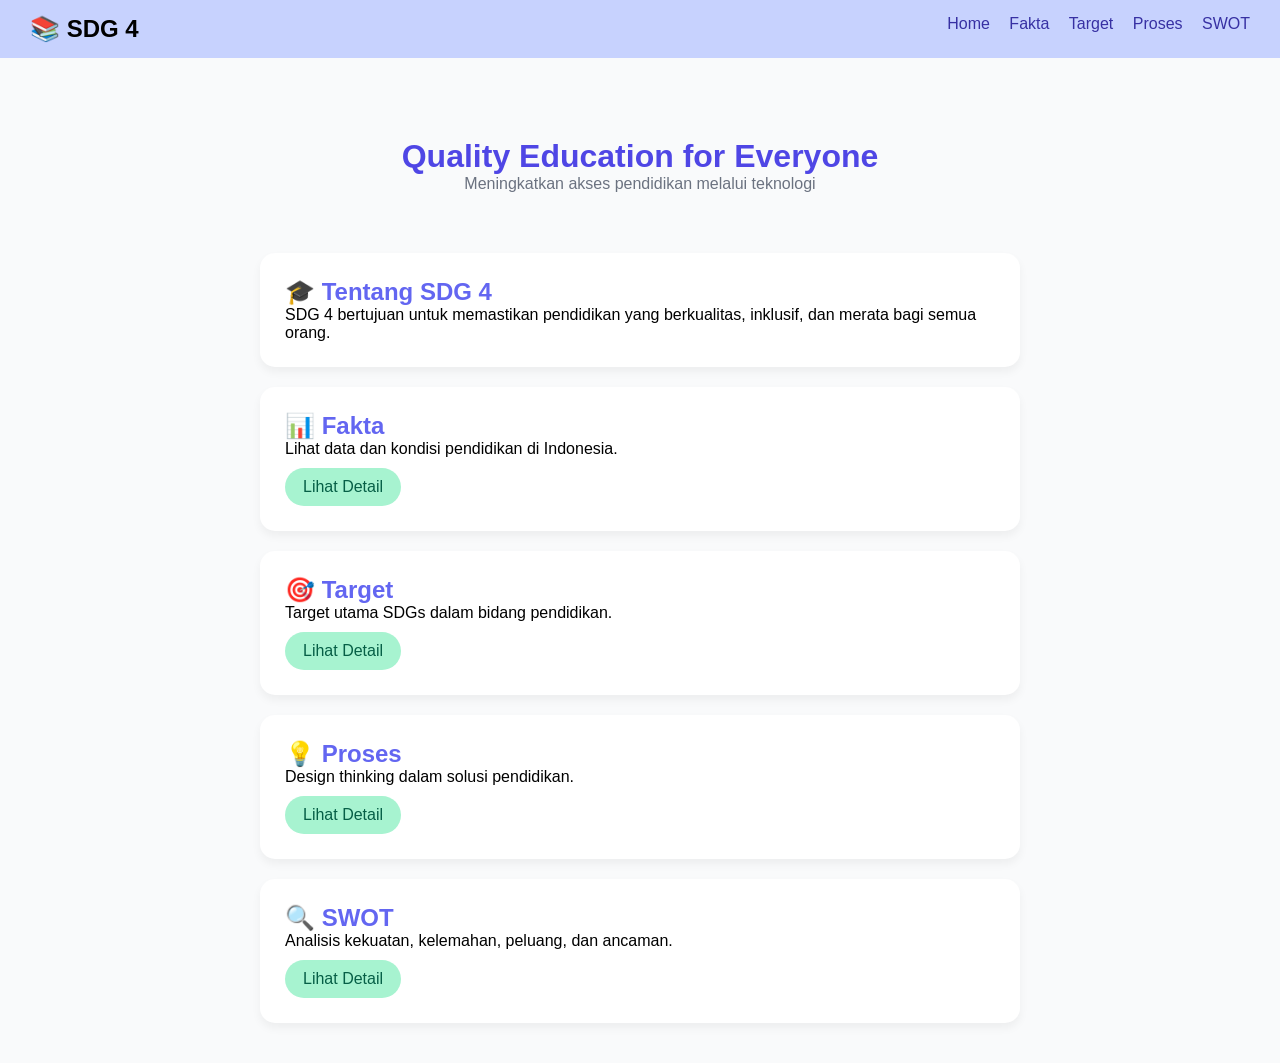
==== index.html @ f0bb8f4f "coba" ====
<!DOCTYPE html>
<html>
<head>
    <title>SDG 4 - Education</title>
    <link rel="stylesheet" href="style.css">
</head>

<body>

<div class="navbar">
    <h2>📚 SDG 4</h2>
    <div class="nav-links">
        <a href="#">Home</a>
        <a href="fakta.html">Fakta</a>
        <a href="target.html">Target</a>
        <a href="proses.html">Proses</a>
        <a href="swot.html">SWOT</a>
    </div>
</div>

<div class="hero">
    <h1>Quality Education for Everyone</h1>
    <p>Meningkatkan akses pendidikan melalui teknologi</p>
</div>

<div class="container">

    <div class="section">
        <h2>🎓 Tentang SDG 4</h2>
        <p>
            SDG 4 bertujuan untuk memastikan pendidikan yang berkualitas,
            inklusif, dan merata bagi semua orang.
        </p>
    </div>

    <div class="section">
        <h2>📊 Fakta</h2>
        <p>Lihat data dan kondisi pendidikan di Indonesia.</p>
        <a href="fakta.html" class="btn">Lihat Detail</a>
    </div>

    <div class="section">
        <h2>🎯 Target</h2>
        <p>Target utama SDGs dalam bidang pendidikan.</p>
        <a href="target.html" class="btn">Lihat Detail</a>
    </div>

    <div class="section">
        <h2>💡 Proses</h2>
        <p>Design thinking dalam solusi pendidikan.</p>
        <a href="proses.html" class="btn">Lihat Detail</a>
    </div>

    <div class="section">
        <h2>🔍 SWOT</h2>
        <p>Analisis kekuatan, kelemahan, peluang, dan ancaman.</p>
        <a href="swot.html" class="btn">Lihat Detail</a>
    </div>

</div>

</body>
</html>
---- style.css ----
/* RESET */
* {
    margin: 0;
    padding: 0;
    box-sizing: border-box;
}

body {
    font-family: 'Poppins', sans-serif;
    background: #f9fafb;
    margin: 0;
}

/* NAVBAR */
.navbar {
    background: #c7d2fe;
    padding: 15px 30px;
    display: flex;
    justify-content: space-between;
}

.nav-links a {
    margin-left: 15px;
    text-decoration: none;
    color: #3730a3;
    font-weight: 500;
}

/* HERO */
.hero {
    text-align: center;
    padding: 80px 20px 40px;
}

.hero h1 {
    font-size: 32px;
    color: #4f46e5;
}

.hero p {
    color: #6b7280;
}

/* CONTAINER */
.container {
    max-width: 800px;
    margin: auto;
    padding: 20px;
}

/* SECTION */
.section {
    background: white;
    padding: 25px;
    margin-bottom: 20px;
    border-radius: 15px;
    box-shadow: 0 5px 10px rgba(0,0,0,0.05);
    transition: 0.2s;
}

.section:hover {
    transform: translateY(-3px);
}

/* TITLE */
.section h2 {
    color: #6366f1;
}

/* BUTTON */
.btn {
    display: inline-block;
    margin-top: 10px;
    padding: 10px 18px;
    background: #a7f3d0;
    border-radius: 20px;
    text-decoration: none;
    color: #065f46;
}
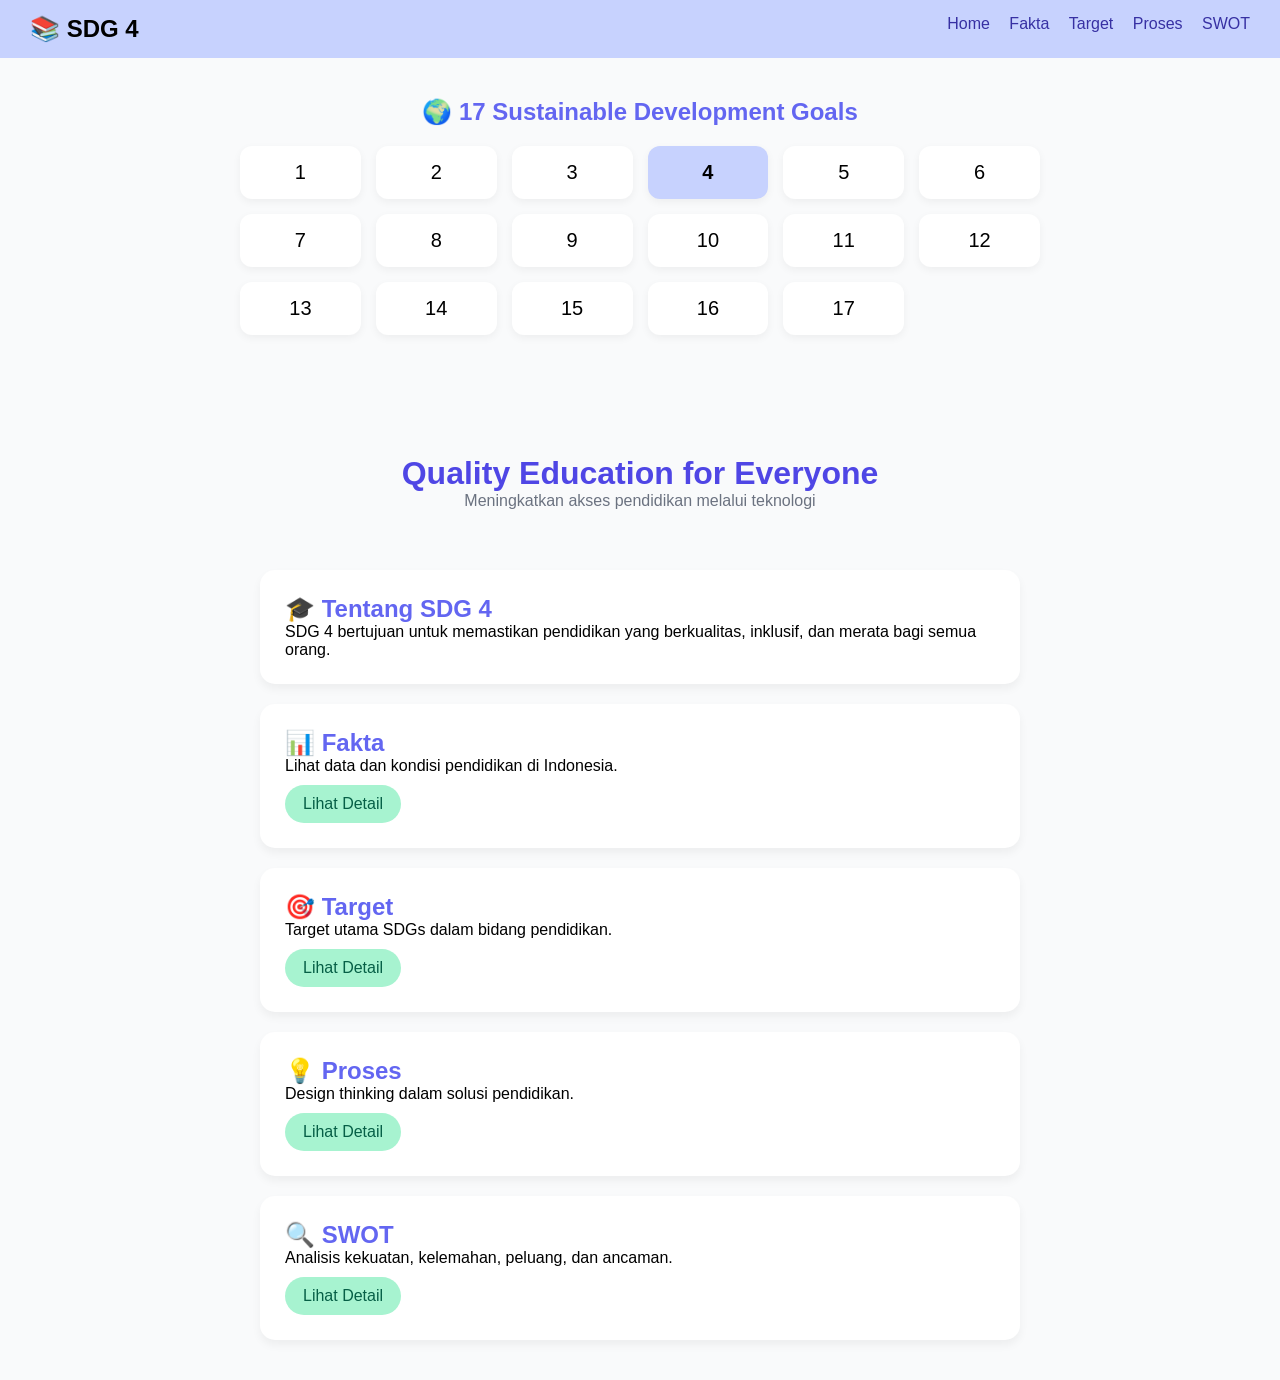
==== commit 911c3ea1: "up lg" ====
--- a/index.html
+++ b/index.html
@@ -15,6 +15,32 @@
         <a href="target.html">Target</a>
         <a href="proses.html">Proses</a>
         <a href="swot.html">SWOT</a>
+    </div>
+</div>
+
+<div class="sdgs">
+    <h2>🌍 17 Sustainable Development Goals</h2>
+
+    <div class="sdgs-grid">
+        <div class="sdg-item">1</div>
+        <div class="sdg-item">2</div>
+        <div class="sdg-item">3</div>
+        <div class="sdg-item highlight">4</div>
+        <div class="sdg-item">5</div>
+        <div class="sdg-item">6</div>
+
+        <div class="sdg-item">7</div>
+        <div class="sdg-item">8</div>
+        <div class="sdg-item">9</div>
+        <div class="sdg-item">10</div>
+        <div class="sdg-item">11</div>
+        <div class="sdg-item">12</div>
+
+        <div class="sdg-item">13</div>
+        <div class="sdg-item">14</div>
+        <div class="sdg-item">15</div>
+        <div class="sdg-item">16</div>
+        <div class="sdg-item">17</div>
     </div>
 </div>
 
--- a/style.css
+++ b/style.css
@@ -76,4 +76,52 @@
     border-radius: 20px;
     text-decoration: none;
     color: #065f46;
+}
+
+/* SDGs GRID */
+.sdgs {
+    text-align: center;
+    padding: 40px 20px;
+}
+
+.sdgs h2 {
+    margin-bottom: 20px;
+    color: #6366f1;
+}
+
+.sdgs-grid {
+    display: grid;
+    grid-template-columns: repeat(6, 1fr);
+    gap: 15px;
+    max-width: 800px;
+    margin: auto;
+}
+
+/* BOX ICON */
+.sdg-item {
+    background: white;
+    padding: 15px;
+    border-radius: 12px;
+    font-size: 20px;
+    transition: 0.2s;
+    box-shadow: 0 3px 8px rgba(0,0,0,0.05);
+    cursor: pointer;
+}
+
+/* HOVER */
+.sdg-item:hover {
+    transform: scale(1.05);
+}
+
+/* HIGHLIGHT SDG 4 */
+.highlight {
+    background: #c7d2fe;
+    font-weight: bold;
+}
+
+/* RESPONSIVE */
+@media (max-width: 768px) {
+    .sdgs-grid {
+        grid-template-columns: repeat(3, 1fr);
+    }
 }
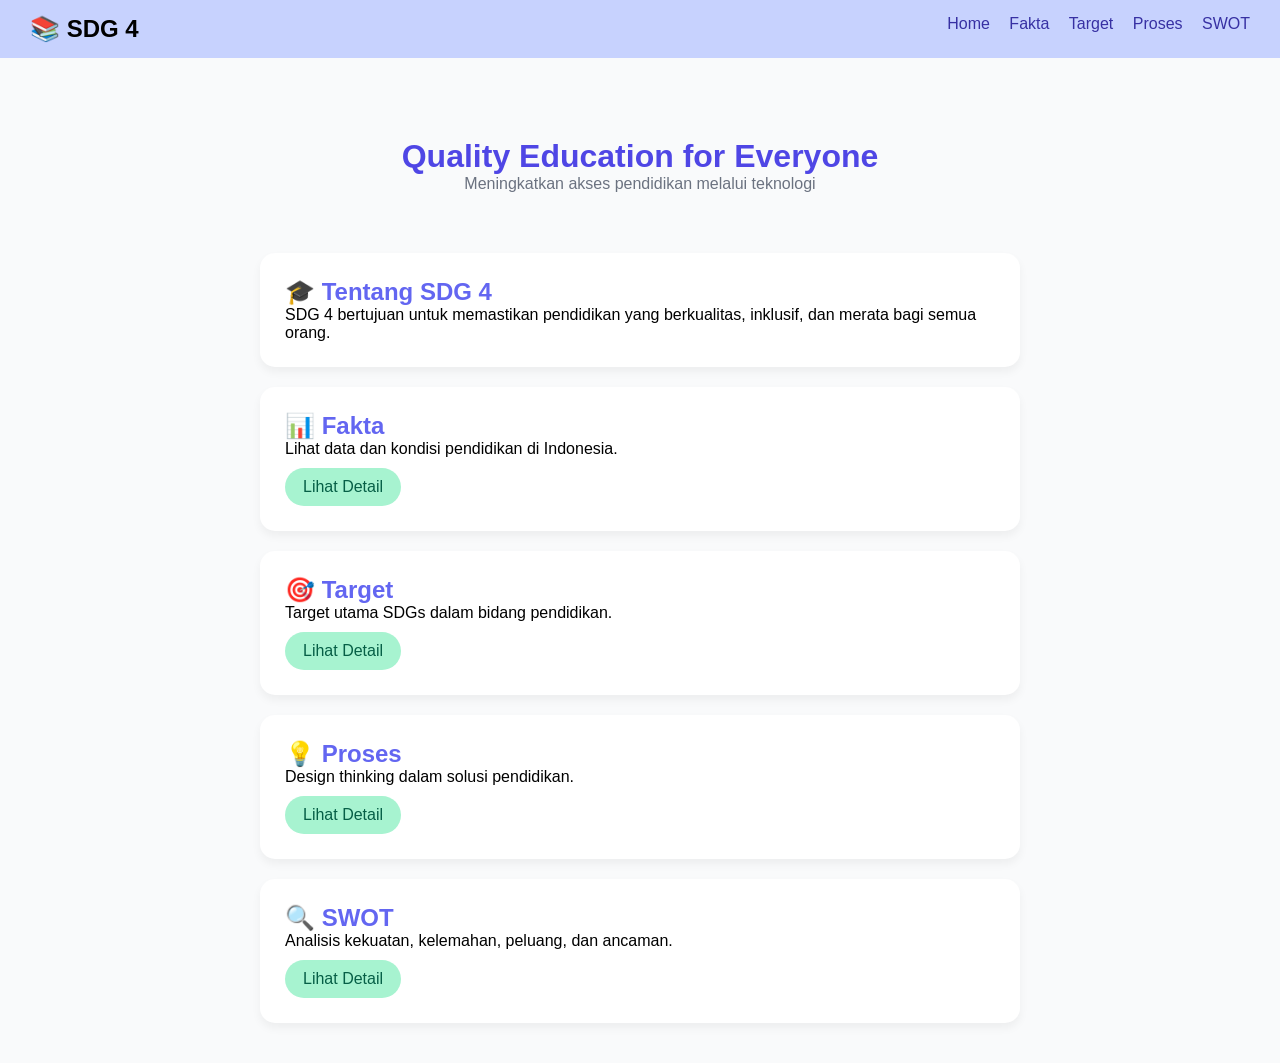
==== commit aba50cd1: "lg" ====
--- a/index.html
+++ b/index.html
@@ -15,32 +15,6 @@
         <a href="target.html">Target</a>
         <a href="proses.html">Proses</a>
         <a href="swot.html">SWOT</a>
-    </div>
-</div>
-
-<div class="sdgs">
-    <h2>🌍 17 Sustainable Development Goals</h2>
-
-    <div class="sdgs-grid">
-        <div class="sdg-item">1</div>
-        <div class="sdg-item">2</div>
-        <div class="sdg-item">3</div>
-        <div class="sdg-item highlight">4</div>
-        <div class="sdg-item">5</div>
-        <div class="sdg-item">6</div>
-
-        <div class="sdg-item">7</div>
-        <div class="sdg-item">8</div>
-        <div class="sdg-item">9</div>
-        <div class="sdg-item">10</div>
-        <div class="sdg-item">11</div>
-        <div class="sdg-item">12</div>
-
-        <div class="sdg-item">13</div>
-        <div class="sdg-item">14</div>
-        <div class="sdg-item">15</div>
-        <div class="sdg-item">16</div>
-        <div class="sdg-item">17</div>
     </div>
 </div>
 
--- a/style.css
+++ b/style.css
@@ -77,51 +77,3 @@
     text-decoration: none;
     color: #065f46;
 }
-
-/* SDGs GRID */
-.sdgs {
-    text-align: center;
-    padding: 40px 20px;
-}
-
-.sdgs h2 {
-    margin-bottom: 20px;
-    color: #6366f1;
-}
-
-.sdgs-grid {
-    display: grid;
-    grid-template-columns: repeat(6, 1fr);
-    gap: 15px;
-    max-width: 800px;
-    margin: auto;
-}
-
-/* BOX ICON */
-.sdg-item {
-    background: white;
-    padding: 15px;
-    border-radius: 12px;
-    font-size: 20px;
-    transition: 0.2s;
-    box-shadow: 0 3px 8px rgba(0,0,0,0.05);
-    cursor: pointer;
-}
-
-/* HOVER */
-.sdg-item:hover {
-    transform: scale(1.05);
-}
-
-/* HIGHLIGHT SDG 4 */
-.highlight {
-    background: #c7d2fe;
-    font-weight: bold;
-}
-
-/* RESPONSIVE */
-@media (max-width: 768px) {
-    .sdgs-grid {
-        grid-template-columns: repeat(3, 1fr);
-    }
-}
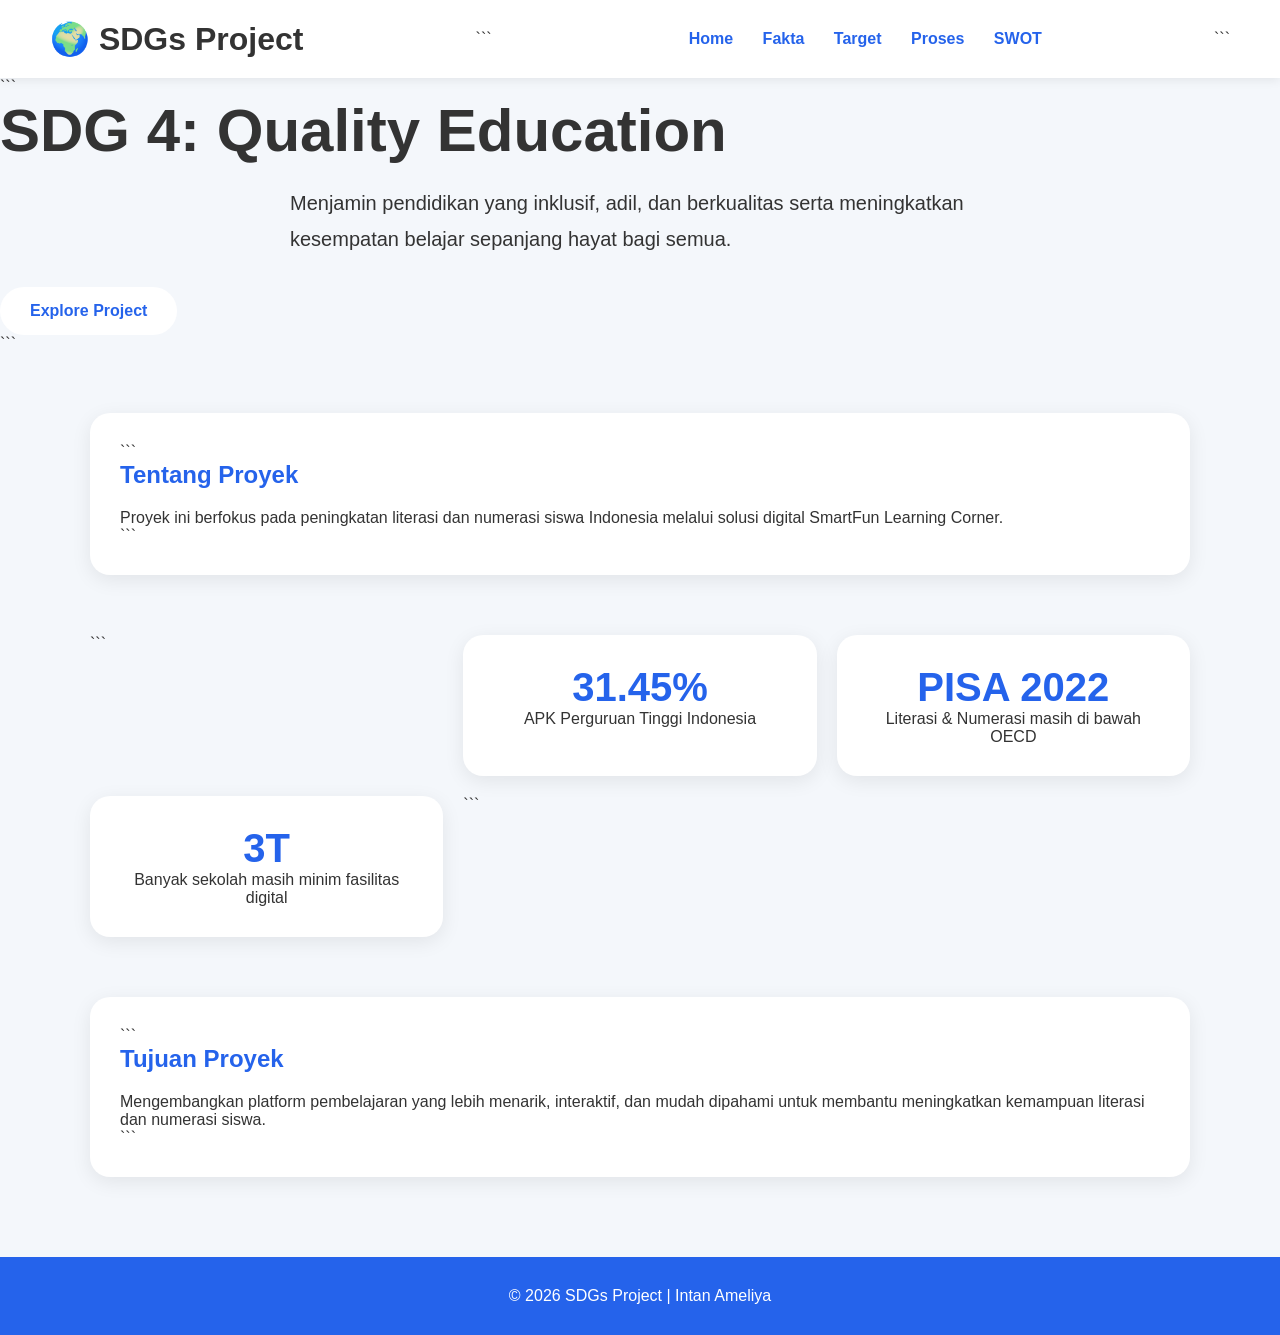
==== commit b7cd5d28: "update yaa" ====
--- a/index.html
+++ b/index.html
@@ -1,63 +1,101 @@
 <!DOCTYPE html>
-<html>
+
+<html lang="id">
 <head>
-    <title>SDG 4 - Education</title>
+    <meta charset="UTF-8">
+    <meta name="viewport" content="width=device-width, initial-scale=1.0">
+    <title>SDG 4 - Quality Education</title>
     <link rel="stylesheet" href="style.css">
 </head>
-
 <body>
 
-<div class="navbar">
-    <h2>📚 SDG 4</h2>
-    <div class="nav-links">
-        <a href="#">Home</a>
-        <a href="fakta.html">Fakta</a>
-        <a href="target.html">Target</a>
-        <a href="proses.html">Proses</a>
-        <a href="swot.html">SWOT</a>
-    </div>
+<header>
+    <div class="logo">🌍 SDGs Project</div>
+
+```
+<nav>
+    <a href="index.html">Home</a>
+    <a href="fakta.html">Fakta</a>
+    <a href="target.html">Target</a>
+    <a href="proses.html">Proses</a>
+    <a href="swot.html">SWOT</a>
+</nav>
+```
+
+</header>
+
+<section class="hero">
+
+```
+<div class="hero-text">
+
+    <h1>SDG 4: Quality Education</h1>
+
+    <p>
+        Menjamin pendidikan yang inklusif, adil, dan berkualitas
+        serta meningkatkan kesempatan belajar sepanjang hayat bagi semua.
+    </p>
+
+    <a href="fakta.html" class="btn">
+        Explore Project
+    </a>
+
+</div>
+```
+
+</section>
+
+<section class="section">
+
+```
+<h2>Tentang Proyek</h2>
+
+<p>
+    Proyek ini berfokus pada peningkatan literasi dan numerasi
+    siswa Indonesia melalui solusi digital SmartFun Learning Corner.
+</p>
+```
+
+</section>
+
+<section class="stats">
+
+```
+<div class="card">
+    <h3>31.45%</h3>
+    <p>APK Perguruan Tinggi Indonesia</p>
 </div>
 
-<div class="hero">
-    <h1>Quality Education for Everyone</h1>
-    <p>Meningkatkan akses pendidikan melalui teknologi</p>
+<div class="card">
+    <h3>PISA 2022</h3>
+    <p>Literasi & Numerasi masih di bawah OECD</p>
 </div>
 
-<div class="container">
+<div class="card">
+    <h3>3T</h3>
+    <p>Banyak sekolah masih minim fasilitas digital</p>
+</div>
+```
 
-    <div class="section">
-        <h2>🎓 Tentang SDG 4</h2>
-        <p>
-            SDG 4 bertujuan untuk memastikan pendidikan yang berkualitas,
-            inklusif, dan merata bagi semua orang.
-        </p>
-    </div>
+</section>
 
-    <div class="section">
-        <h2>📊 Fakta</h2>
-        <p>Lihat data dan kondisi pendidikan di Indonesia.</p>
-        <a href="fakta.html" class="btn">Lihat Detail</a>
-    </div>
+<section class="section">
 
-    <div class="section">
-        <h2>🎯 Target</h2>
-        <p>Target utama SDGs dalam bidang pendidikan.</p>
-        <a href="target.html" class="btn">Lihat Detail</a>
-    </div>
+```
+<h2>Tujuan Proyek</h2>
 
-    <div class="section">
-        <h2>💡 Proses</h2>
-        <p>Design thinking dalam solusi pendidikan.</p>
-        <a href="proses.html" class="btn">Lihat Detail</a>
-    </div>
+<p>
+    Mengembangkan platform pembelajaran yang lebih menarik,
+    interaktif, dan mudah dipahami untuk membantu meningkatkan
+    kemampuan literasi dan numerasi siswa.
+</p>
+```
 
-    <div class="section">
-        <h2>🔍 SWOT</h2>
-        <p>Analisis kekuatan, kelemahan, peluang, dan ancaman.</p>
-        <a href="swot.html" class="btn">Lihat Detail</a>
-    </div>
+</section>
 
-</div>
+<footer>
+    <p>© 2026 SDGs Project | Intan Ameliya</p>
+</footer>
 
 </body>
-</html>+</html>
--- a/style.css
+++ b/style.css
@@ -1,79 +1,520 @@
-/* RESET */
-* {
-    margin: 0;
-    padding: 0;
-    box-sizing: border-box;
-}
-
-body {
-    font-family: 'Poppins', sans-serif;
-    background: #f9fafb;
-    margin: 0;
-}
-
-/* NAVBAR */
-.navbar {
-    background: #c7d2fe;
-    padding: 15px 30px;
-    display: flex;
-    justify-content: space-between;
-}
-
-.nav-links a {
-    margin-left: 15px;
-    text-decoration: none;
-    color: #3730a3;
-    font-weight: 500;
-}
-
-/* HERO */
-.hero {
-    text-align: center;
-    padding: 80px 20px 40px;
-}
-
-.hero h1 {
-    font-size: 32px;
-    color: #4f46e5;
-}
-
-.hero p {
-    color: #6b7280;
-}
-
+*{
+margin:0;
+padding:0;
+box-sizing:border-box;
+font-family:'Segoe UI',sans-serif;
+}
+
+body{
+background:#f4f7fb;
+color:#333;
+}
+
+header{
+display:flex;
+justify-content:space-between;
+align-items:center;
+padding:20px 50px;
+background:white;
+box-shadow:0 2px 10px rgba(0,0,0,.08);
+position:sticky;
+top:0;
+z-index:999;
+}
+
+.logo{
+font-size:32px;
+font-weight:bold;
+}
+
+nav a{
+text-decoration:none;
+margin-left:25px;
+color:#2563eb;
+font-weight:600;
+}
+
+nav a:hover
+
+.hero{
+min-height:80vh;
+display:flex;
+justify-content:center;
+align-items:center;
+text-align:center;
+background:linear-gradient(
+135deg,
+#2563eb,
+#06b6d4
+);
+color:white;
+padding:40px;
+}
+
+.hero h1{
+font-size:60px;
+margin-bottom:20px;
+}
+
+.hero p{
+max-width:700px;
+margin:auto;
+line-height:1.8;
+font-size:20px;
+}
+
+.btn{
+display:inline-block;
+margin-top:30px;
+padding:15px 30px;
+background:white;
+color:#2563eb;
+border-radius:40px;
+text-decoration:none;
+font-weight:bold;
+}
+
+.btn:hover{
+transform:translateY(-3px);
+}
+
+.section{
+max-width:1100px;
+margin:60px auto;
+background:white;
+padding:30px;
+border-radius:20px;
+box-shadow:0 5px 20px rgba(0,0,0,.08);
+}
+
+.section h2{
+margin-bottom:20px;
+color:#2563eb;
+}
+
+.stats{
+max-width:1100px;
+margin:50px auto;
+display:grid;
+grid-template-columns:repeat(3,1fr);
+gap:20px;
+}
+
+.card{
+background:white;
+border-radius:20px;
+padding:30px;
+text-align:center;
+box-shadow:0 5px 20px rgba(0,0,0,.08);
+transition:.3s;
+}
+
+.card:hover{
+transform:translateY(-10px);
+}
+
+.card h3{
+font-size:40px;
+color:#2563eb;
+}
+
+footer{
+margin-top:80px;
+padding:30px;
+text-align:center;
+background:#2563eb;
+color:white;
+}
+
+table{
+width:100%;
+border-collapse:collapse;
+}
+
+table th{
+background:#2563eb;
+color:white;
+padding:15px;
+}
+
+table td{
+padding:15px;
+border:1px solid #ddd;
+}
+
+img{
+max-width:100%;
+}
+
+@media(max-width:768px){
+
+.stats{
+grid-template-columns:1fr;
+}
+
+.hero h1{
+font-size:40px;
+}
+
+header{
+flex-direction:column;
+gap:15px;
+}
+
+.hero-small{
+background:linear-gradient(135deg,#2563eb,#06b6d4);
+color:white;
+text-align:center;
+padding:80px 20px;
+}
+
+.hero-small h1{
+font-size:48px;
+margin-bottom:10px;
+}
+
+.fact-container{
+max-width:1200px;
+margin:60px auto;
+display:grid;
+grid-template-columns:repeat(auto-fit,minmax(320px,1fr));
+gap:25px;
+}
+
+.fact-card{
+background:white;
+border-radius:25px;
+padding:30px;
+box-shadow:0 10px 25px rgba(0,0,0,.08);
+transition:.3s;
+border-top:6px solid #2563eb;
+}
+
+.fact-card:hover{
+transform:translateY(-10px);
+}
+
+.fact-number{
+display:inline-block;
+background:#dbeafe;
+color:#2563eb;
+padding:10px 18px;
+border-radius:50px;
+font-weight:bold;
+margin-bottom:15px;
+}
+
+.fact-card h3{
+color:#2563eb;
+margin-bottom:15px;
+}
+
+.fact-card p{
+line-height:1.8;
+}
+
+.summary{
+max-width:1000px;
+margin:50px auto;
+background:white;
+padding:40px;
+border-radius:25px;
+box-shadow:0 5px 20px rgba(0,0,0,.08);
+}
+
+.summary h2{
+color:#2563eb;
+margin-bottom:20px;
+}
+
+.target-section{
+max-width:1200px;
+margin:50px auto;
+background:white;
+padding:35px;
+border-radius:25px;
+box-shadow:0 5px 20px rgba(0,0,0,.08);
+}
+
+.target-header{
+display:flex;
+gap:25px;
+align-items:center;
+margin-bottom:30px;
+}
+
+.target-icon{
+width:80px;
+height:80px;
+border-radius:20px;
+background:#2563eb;
+color:white;
+display:flex;
+justify-content:center;
+align-items:center;
+font-size:40px;
+}
+
+.swot-grid{
+display:grid;
+grid-template-columns:repeat(2,1fr);
+gap:20px;
+}
+
+.swot-card{
+padding:25px;
+border-radius:20px;
+transition:.3s;
+}
+
+.swot-card:hover{
+transform:translateY(-8px);
+}
+
+.strength{
+background:#dcfce7;
+}
+
+.weakness{
+background:#fef3c7;
+}
+
+.opportunity{
+background:#dbeafe;
+}
+
+.threat{
+background:#fee2e2;
+}
+
+.swot-card h3{
+margin-bottom:15px;
+}
+
+@media(max-width:768px){
+
+.swot-grid{
+grid-template-columns:1fr;
+}
+
+.target-header{
+flex-direction:column;
+text-align:center;
+}
+
+}
+
+/* ========================= */
+/* HERO SMALL */
+/* ========================= */
+
+.hero-small{
+background: linear-gradient(135deg,#2563eb,#06b6d4);
+color:white;
+text-align:center;
+padding:80px 20px;
+}
+
+.hero-small h1{
+font-size:48px;
+margin-bottom:10px;
+}
+
+.hero-small p{
+font-size:18px;
+}
+
+/* ========================= */
 /* CONTAINER */
-.container {
-    max-width: 800px;
-    margin: auto;
-    padding: 20px;
-}
-
-/* SECTION */
-.section {
-    background: white;
-    padding: 25px;
-    margin-bottom: 20px;
-    border-radius: 15px;
-    box-shadow: 0 5px 10px rgba(0,0,0,0.05);
-    transition: 0.2s;
-}
-
-.section:hover {
-    transform: translateY(-3px);
-}
-
-/* TITLE */
-.section h2 {
-    color: #6366f1;
-}
-
-/* BUTTON */
-.btn {
-    display: inline-block;
-    margin-top: 10px;
-    padding: 10px 18px;
-    background: #a7f3d0;
-    border-radius: 20px;
-    text-decoration: none;
-    color: #065f46;
-}
+/* ========================= */
+
+.container{
+max-width:1200px;
+margin:40px auto;
+padding:20px;
+}
+
+/* ========================= */
+/* CARD */
+/* ========================= */
+
+.card{
+background:white;
+padding:30px;
+border-radius:20px;
+margin-bottom:30px;
+box-shadow:0 5px 20px rgba(0,0,0,.08);
+transition:.3s;
+}
+
+.card:hover{
+transform:translateY(-5px);
+}
+
+.card h2{
+color:#2563eb;
+margin-bottom:20px;
+}
+
+.card p{
+line-height:1.8;
+}
+
+.card ul{
+margin-top:15px;
+padding-left:20px;
+}
+
+.card li{
+margin-bottom:10px;
+}
+
+/* ========================= */
+/* IMAGE */
+/* ========================= */
+
+.card img{
+width:100%;
+border-radius:15px;
+margin-top:20px;
+box-shadow:0 5px 15px rgba(0,0,0,.1);
+}
+
+/* ========================= */
+/* SURVEY GRID */
+/* ========================= */
+
+.image-grid{
+display:grid;
+grid-template-columns:repeat(auto-fit,minmax(250px,1fr));
+gap:20px;
+margin-top:20px;
+}
+
+.image-grid img{
+width:100%;
+border-radius:15px;
+transition:.3s;
+}
+
+.image-grid img:hover{
+transform:scale(1.03);
+}
+
+/* ========================= */
+/* STARBURST */
+/* ========================= */
+
+.star-grid{
+display:grid;
+grid-template-columns:repeat(auto-fit,minmax(220px,1fr));
+gap:20px;
+margin-top:20px;
+}
+
+.star-item{
+background:#eef4ff;
+padding:20px;
+border-radius:15px;
+text-align:center;
+}
+
+.star-item h3{
+color:#2563eb;
+margin-bottom:10px;
+}
+
+/* ========================= */
+/* LEAN CANVAS */
+/* ========================= */
+
+.canvas-grid{
+display:grid;
+grid-template-columns:repeat(auto-fit,minmax(250px,1fr));
+gap:20px;
+margin-top:20px;
+}
+
+.canvas-box{
+background:#f8fafc;
+padding:20px;
+border-radius:15px;
+border-left:5px solid #2563eb;
+}
+
+.canvas-box h3{
+color:#2563eb;
+margin-bottom:10px;
+}
+
+/* ========================= */
+/* RESPONSIVE */
+/* ========================= */
+
+@media(max-width:768px){
+
+.hero-small h1{
+font-size:32px;
+}
+
+.container{
+padding:10px;
+}
+
+.card{
+padding:20px;
+}
+
+}
+
+/* ========================= */
+/* SWOT */
+/* ========================= */
+
+.swot-grid{
+display:grid;
+grid-template-columns:repeat(2,1fr);
+gap:20px;
+margin-top:25px;
+}
+
+.swot{
+padding:25px;
+border-radius:20px;
+transition:.3s;
+}
+
+.swot:hover{
+transform:translateY(-5px);
+}
+
+.swot h3{
+margin-bottom:15px;
+}
+
+.strength{
+background:#dcfce7;
+}
+
+.weakness{
+background:#fef3c7;
+}
+
+.opportunity{
+background:#dbeafe;
+}
+
+.threat{
+background:#fee2e2;
+}
+
+@media(max-width:768px){
+
+.swot-grid{
+grid-template-columns:1fr;
+}
+
+}
+
+
+}
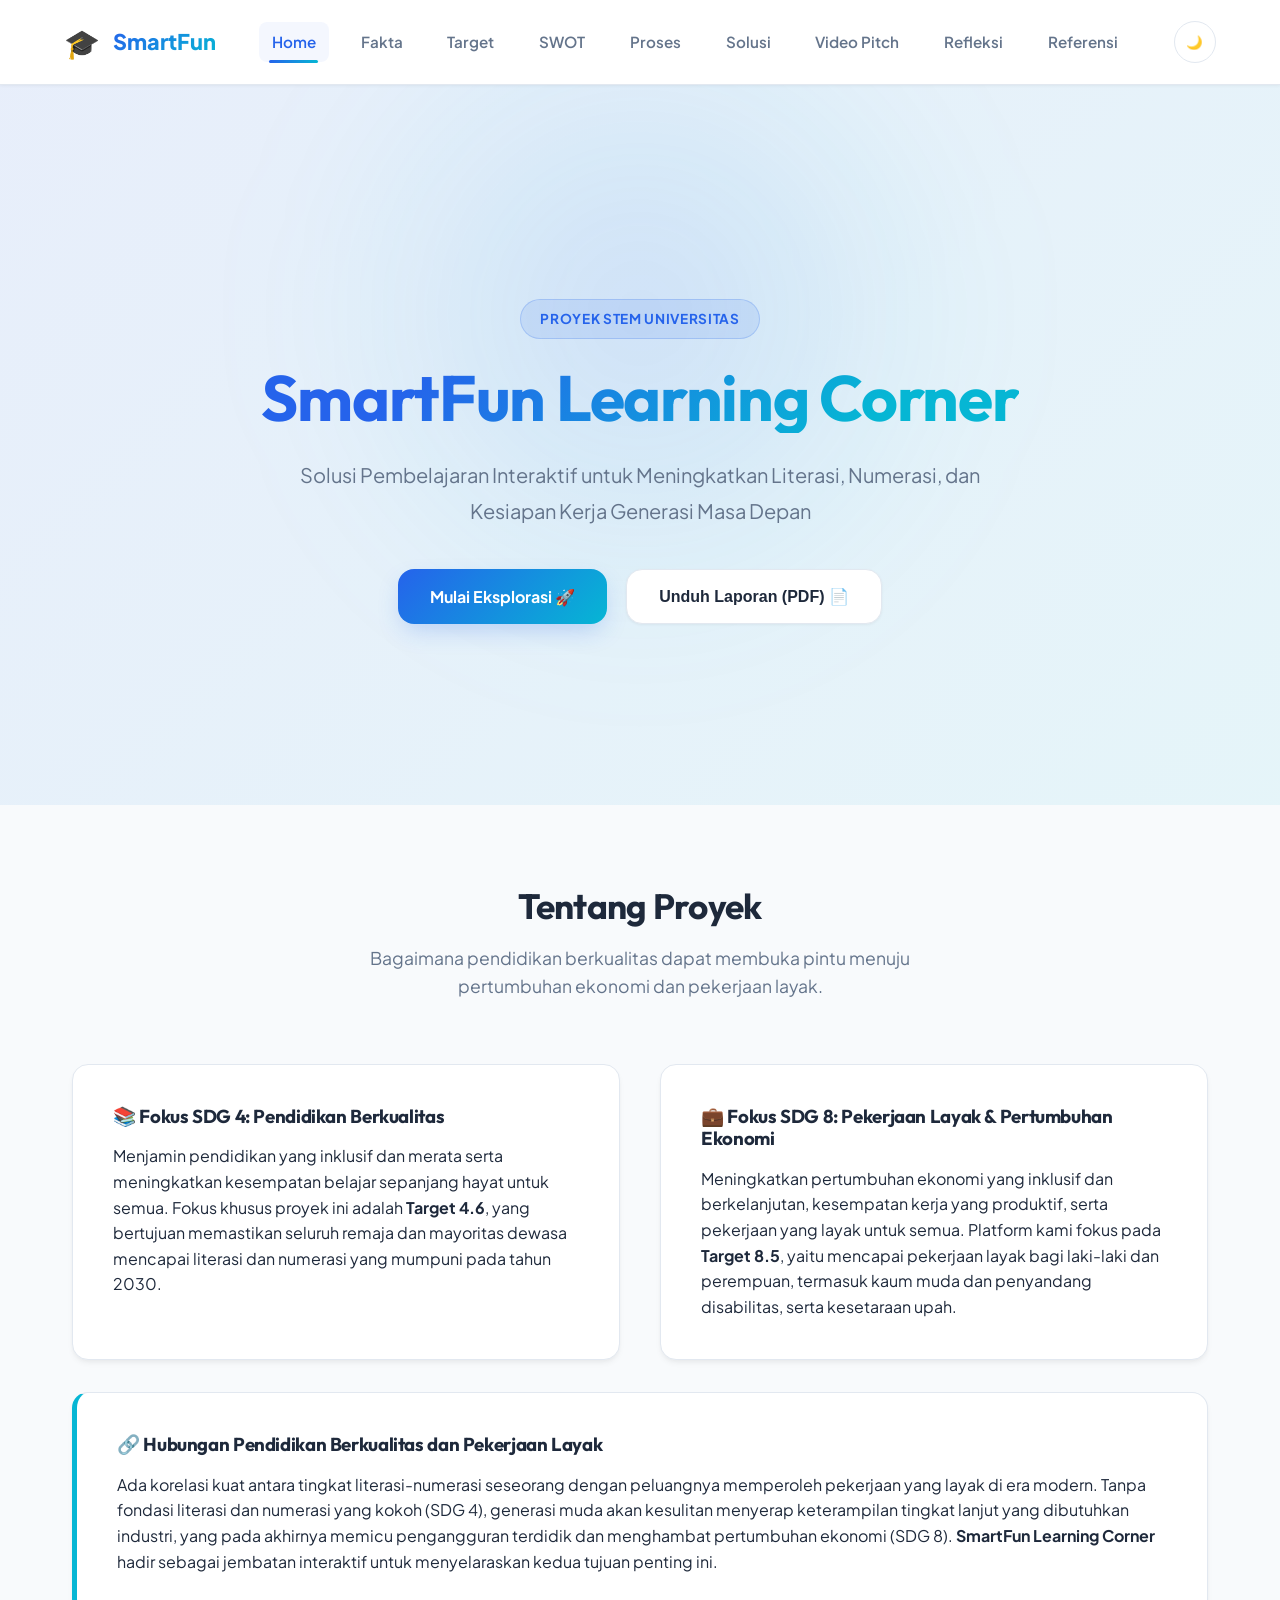
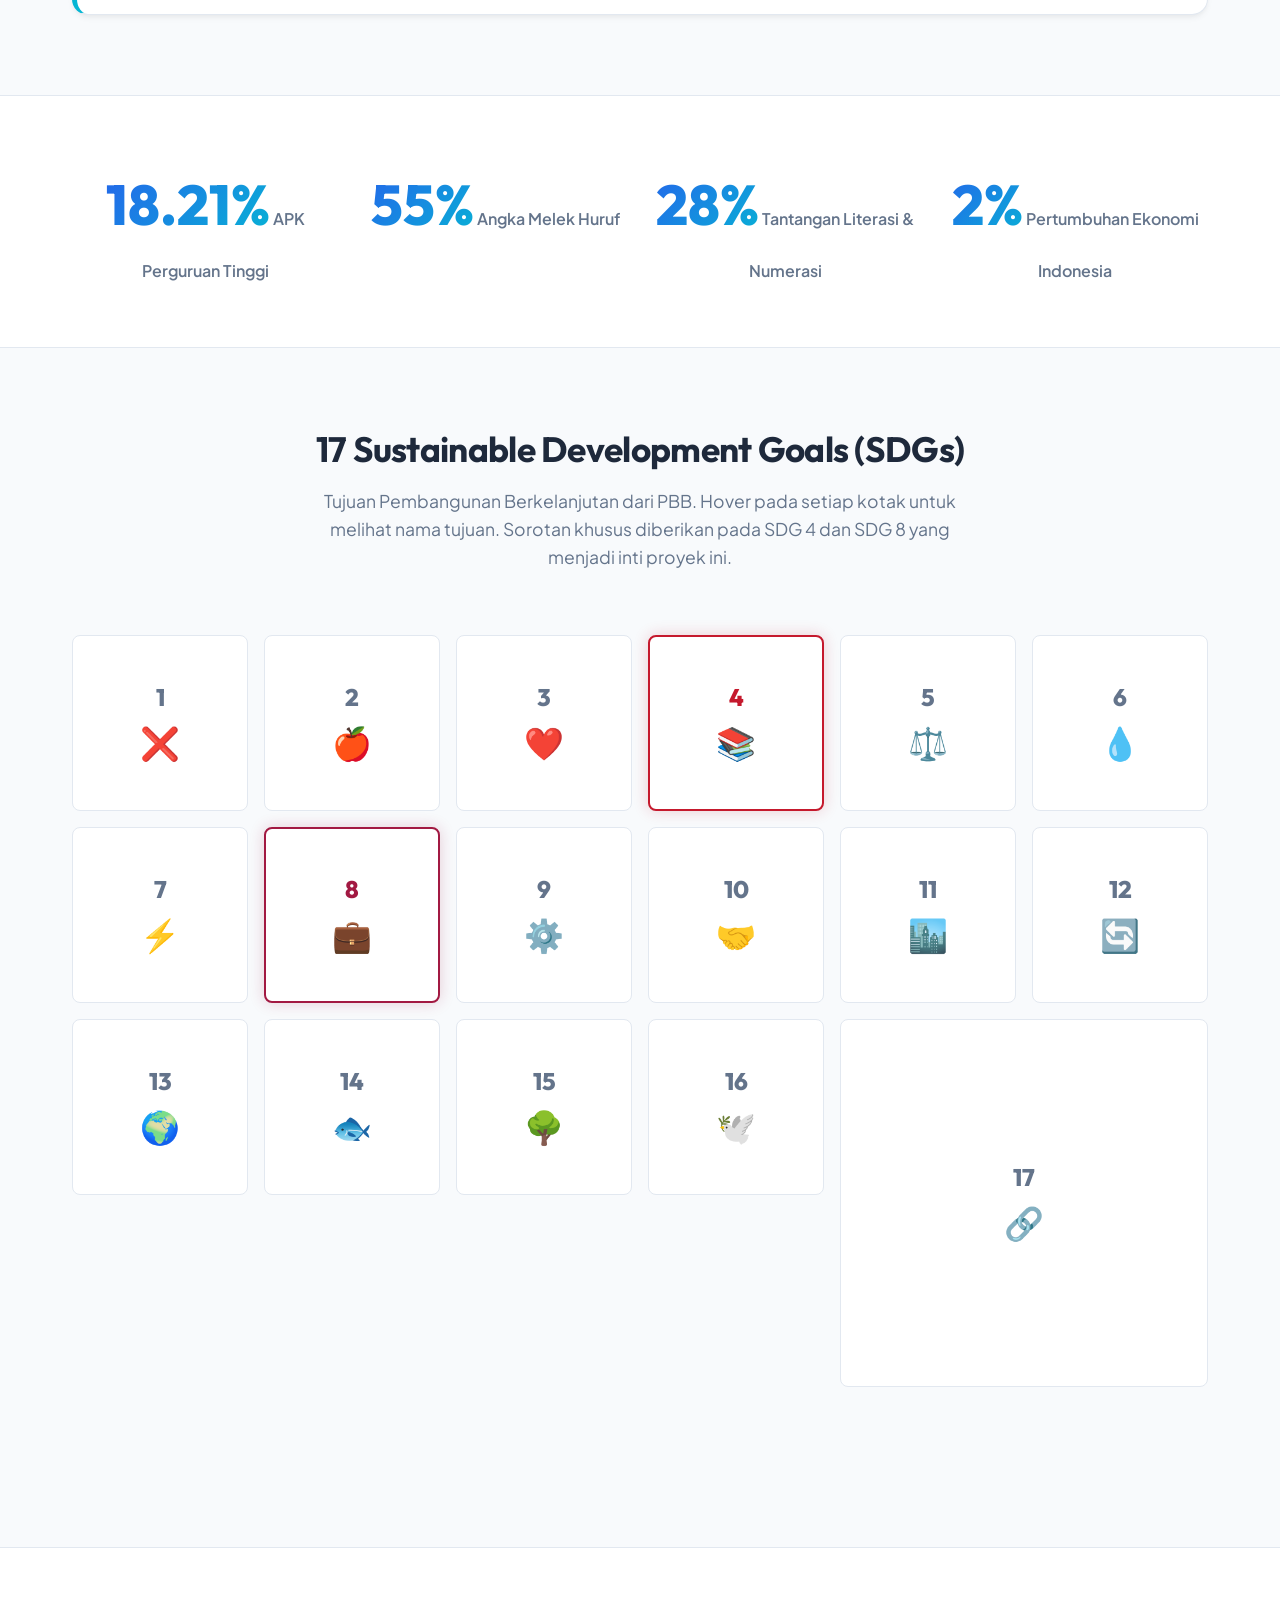
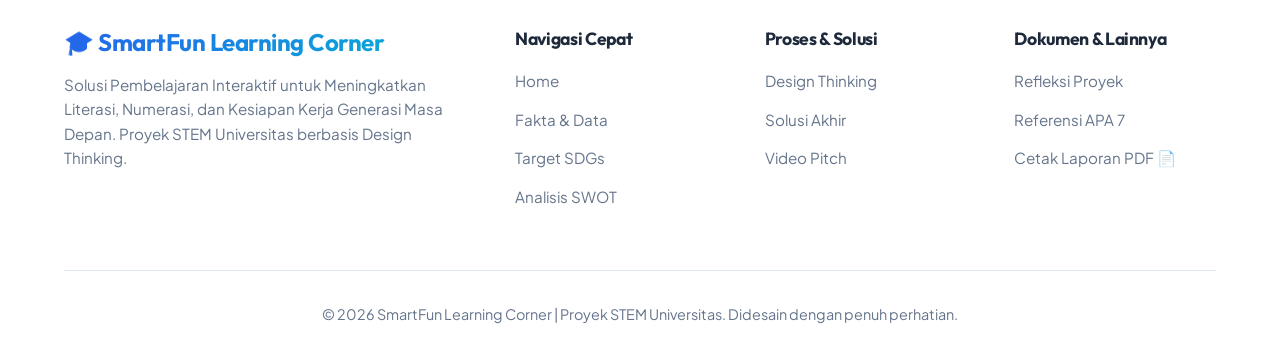
==== commit d48794d8: "new" ====
--- a/index.html
+++ b/index.html
@@ -1,101 +1,241 @@
 <!DOCTYPE html>
-
 <html lang="id">
 <head>
     <meta charset="UTF-8">
     <meta name="viewport" content="width=device-width, initial-scale=1.0">
-    <title>SDG 4 - Quality Education</title>
+    <title>SmartFun Learning Corner - Solusi Edukasi STEM & SDGs</title>
     <link rel="stylesheet" href="style.css">
+    <meta name="description" content="Platform edukasi interaktif untuk meningkatkan literasi, numerasi, dan kesiapan kerja generasi muda dalam kerangka SDG 4 dan SDG 8.">
 </head>
 <body>
 
-<header>
-    <div class="logo">🌍 SDGs Project</div>
-
-```
-<nav>
-    <a href="index.html">Home</a>
-    <a href="fakta.html">Fakta</a>
-    <a href="target.html">Target</a>
-    <a href="proses.html">Proses</a>
-    <a href="swot.html">SWOT</a>
-</nav>
-```
-
-</header>
-
-<section class="hero">
-
-```
-<div class="hero-text">
-
-    <h1>SDG 4: Quality Education</h1>
-
-    <p>
-        Menjamin pendidikan yang inklusif, adil, dan berkualitas
-        serta meningkatkan kesempatan belajar sepanjang hayat bagi semua.
-    </p>
-
-    <a href="fakta.html" class="btn">
-        Explore Project
-    </a>
-
-</div>
-```
-
-</section>
-
-<section class="section">
-
-```
-<h2>Tentang Proyek</h2>
-
-<p>
-    Proyek ini berfokus pada peningkatan literasi dan numerasi
-    siswa Indonesia melalui solusi digital SmartFun Learning Corner.
-</p>
-```
-
-</section>
-
-<section class="stats">
-
-```
-<div class="card">
-    <h3>31.45%</h3>
-    <p>APK Perguruan Tinggi Indonesia</p>
-</div>
-
-<div class="card">
-    <h3>PISA 2022</h3>
-    <p>Literasi & Numerasi masih di bawah OECD</p>
-</div>
-
-<div class="card">
-    <h3>3T</h3>
-    <p>Banyak sekolah masih minim fasilitas digital</p>
-</div>
-```
-
-</section>
-
-<section class="section">
-
-```
-<h2>Tujuan Proyek</h2>
-
-<p>
-    Mengembangkan platform pembelajaran yang lebih menarik,
-    interaktif, dan mudah dipahami untuk membantu meningkatkan
-    kemampuan literasi dan numerasi siswa.
-</p>
-```
-
-</section>
-
-<footer>
-    <p>© 2026 SDGs Project | Intan Ameliya</p>
-</footer>
-
+    <!-- NAVBAR -->
+    <header class="navbar">
+        <div class="logo-container">
+            <span class="logo-icon">🎓</span>
+            <span class="logo-text">SmartFun</span>
+        </div>
+        <button class="hamburger" id="hamburger" aria-label="Menu Navigasi">
+            <span></span>
+            <span></span>
+            <span></span>
+        </button>
+        <nav class="nav-links" id="nav-links">
+            <a href="index.html" class="nav-link active">Home</a>
+            <a href="fakta.html" class="nav-link">Fakta</a>
+            <a href="target.html" class="nav-link">Target</a>
+            <a href="swot.html" class="nav-link">SWOT</a>
+            <a href="proses.html" class="nav-link">Proses</a>
+            <a href="solusi.html" class="nav-link">Solusi</a>
+            <a href="pitch.html" class="nav-link">Video Pitch</a>
+            <a href="refleksi.html" class="nav-link">Refleksi</a>
+            <a href="referensi.html" class="nav-link">Referensi</a>
+        </nav>
+        <div class="nav-actions">
+            <button class="btn-toggle-theme" id="theme-toggle" aria-label="Toggle Mode Gelap/Terang">🌙</button>
+        </div>
+    </header>
+
+    <!-- HERO SECTION -->
+    <section class="hero">
+        <div class="hero-glow"></div>
+        <div class="hero-content reveal active">
+            <span class="hero-badge">Proyek STEM Universitas</span>
+            <h1>SmartFun Learning Corner</h1>
+            <p>Solusi Pembelajaran Interaktif untuk Meningkatkan Literasi, Numerasi, dan Kesiapan Kerja Generasi Masa Depan</p>
+            <div class="hero-buttons">
+                <a href="solusi.html" class="btn btn-primary">Mulai Eksplorasi 🚀</a>
+                <button onclick="printReport()" class="btn btn-secondary">Unduh Laporan (PDF) 📄</button>
+            </div>
+        </div>
+    </section>
+
+    <!-- TENTANG PROYEK SECTION -->
+    <section class="container reveal">
+        <div class="section-header">
+            <h2 class="section-title">Tentang Proyek</h2>
+            <p class="section-subtitle">Bagaimana pendidikan berkualitas dapat membuka pintu menuju pertumbuhan ekonomi dan pekerjaan layak.</p>
+        </div>
+        
+        <div class="grid-2">
+            <div class="card">
+                <h3>📚 Fokus SDG 4: Pendidikan Berkualitas</h3>
+                <p>Menjamin pendidikan yang inklusif dan merata serta meningkatkan kesempatan belajar sepanjang hayat untuk semua. Fokus khusus proyek ini adalah <strong>Target 4.6</strong>, yang bertujuan memastikan seluruh remaja dan mayoritas dewasa mencapai literasi dan numerasi yang mumpuni pada tahun 2030.</p>
+            </div>
+            
+            <div class="card">
+                <h3>💼 Fokus SDG 8: Pekerjaan Layak & Pertumbuhan Ekonomi</h3>
+                <p>Meningkatkan pertumbuhan ekonomi yang inklusif dan berkelanjutan, kesempatan kerja yang produktif, serta pekerjaan yang layak untuk semua. Platform kami fokus pada <strong>Target 8.5</strong>, yaitu mencapai pekerjaan layak bagi laki-laki dan perempuan, termasuk kaum muda dan penyandang disabilitas, serta kesetaraan upah.</p>
+            </div>
+        </div>
+
+        <div class="card" style="margin-top: 2rem; border-left: 5px solid var(--cyan);">
+            <h3>🔗 Hubungan Pendidikan Berkualitas dan Pekerjaan Layak</h3>
+            <p>Ada korelasi kuat antara tingkat literasi-numerasi seseorang dengan peluangnya memperoleh pekerjaan yang layak di era modern. Tanpa fondasi literasi dan numerasi yang kokoh (SDG 4), generasi muda akan kesulitan menyerap keterampilan tingkat lanjut yang dibutuhkan industri, yang pada akhirnya memicu pengangguran terdidik dan menghambat pertumbuhan ekonomi (SDG 8). <strong>SmartFun Learning Corner</strong> hadir sebagai jembatan interaktif untuk menyelaraskan kedua tujuan penting ini.</p>
+        </div>
+    </section>
+
+    <!-- STATISTIK RINGKAS SECTION -->
+    <section class="stats-section reveal">
+        <div class="container" style="padding: 0 2rem;">
+            <div class="grid-4">
+                <div class="stat-item">
+                    <span class="stat-number counter" data-target="31.45%">0%</span>
+                    <span class="stat-label">APK Perguruan Tinggi</span>
+                </div>
+                <div class="stat-item">
+                    <span class="stat-number counter" data-target="96%">0%</span>
+                    <span class="stat-label">Angka Melek Huruf</span>
+                </div>
+                <div class="stat-item">
+                    <span class="stat-number counter" data-target="50%">0%</span>
+                    <span class="stat-label">Tantangan Literasi & Numerasi</span>
+                </div>
+                <div class="stat-item">
+                    <span class="stat-number counter" data-target="5%">0%</span>
+                    <span class="stat-label">Pertumbuhan Ekonomi Indonesia</span>
+                </div>
+            </div>
+        </div>
+    </section>
+
+    <!-- 17 SDGs SECTION -->
+    <section class="container reveal">
+        <div class="section-header">
+            <h2 class="section-title">17 Sustainable Development Goals (SDGs)</h2>
+            <p class="section-subtitle">Tujuan Pembangunan Berkelanjutan dari PBB. Hover pada setiap kotak untuk melihat nama tujuan. Sorotan khusus diberikan pada SDG 4 dan SDG 8 yang menjadi inti proyek ini.</p>
+        </div>
+
+        <div class="sdg-grid">
+            <div class="sdg-box">
+                <span class="sdg-num">1</span>
+                <span class="sdg-icon">❌</span>
+                <span class="sdg-title">No Poverty</span>
+            </div>
+            <div class="sdg-box">
+                <span class="sdg-num">2</span>
+                <span class="sdg-icon">🍎</span>
+                <span class="sdg-title">Zero Hunger</span>
+            </div>
+            <div class="sdg-box">
+                <span class="sdg-num">3</span>
+                <span class="sdg-icon">❤️</span>
+                <span class="sdg-title">Good Health</span>
+            </div>
+            <div class="sdg-box highlight-sdg4" title="Fokus Utama Proyek">
+                <span class="sdg-num" style="color: var(--sdg-4-color);">4</span>
+                <span class="sdg-icon">📚</span>
+                <span class="sdg-title">Quality Education</span>
+            </div>
+            <div class="sdg-box">
+                <span class="sdg-num">5</span>
+                <span class="sdg-icon">⚖️</span>
+                <span class="sdg-title">Gender Equality</span>
+            </div>
+            <div class="sdg-box">
+                <span class="sdg-num">6</span>
+                <span class="sdg-icon">💧</span>
+                <span class="sdg-title">Clean Water</span>
+            </div>
+            <div class="sdg-box">
+                <span class="sdg-num">7</span>
+                <span class="sdg-icon">⚡</span>
+                <span class="sdg-title">Clean Energy</span>
+            </div>
+            <div class="sdg-box highlight-sdg8" title="Fokus Utama Proyek">
+                <span class="sdg-num" style="color: var(--sdg-8-color);">8</span>
+                <span class="sdg-icon">💼</span>
+                <span class="sdg-title">Decent Work</span>
+            </div>
+            <div class="sdg-box">
+                <span class="sdg-num">9</span>
+                <span class="sdg-icon">⚙️</span>
+                <span class="sdg-title">Industry & Infra</span>
+            </div>
+            <div class="sdg-box">
+                <span class="sdg-num">10</span>
+                <span class="sdg-icon">🤝</span>
+                <span class="sdg-title">Reduced Inequality</span>
+            </div>
+            <div class="sdg-box">
+                <span class="sdg-num">11</span>
+                <span class="sdg-icon">🏙️</span>
+                <span class="sdg-title">Sustainable Cities</span>
+            </div>
+            <div class="sdg-box">
+                <span class="sdg-num">12</span>
+                <span class="sdg-icon">🔄</span>
+                <span class="sdg-title">Responsible Consumption</span>
+            </div>
+            <div class="sdg-box">
+                <span class="sdg-num">13</span>
+                <span class="sdg-icon">🌍</span>
+                <span class="sdg-title">Climate Action</span>
+            </div>
+            <div class="sdg-box">
+                <span class="sdg-num">14</span>
+                <span class="sdg-icon">🐟</span>
+                <span class="sdg-title">Life Below Water</span>
+            </div>
+            <div class="sdg-box">
+                <span class="sdg-num">15</span>
+                <span class="sdg-icon">🌳</span>
+                <span class="sdg-title">Life on Land</span>
+            </div>
+            <div class="sdg-box">
+                <span class="sdg-num">16</span>
+                <span class="sdg-icon">🕊️</span>
+                <span class="sdg-title">Peace & Justice</span>
+            </div>
+            <div class="sdg-box" style="grid-column: span 2;">
+                <span class="sdg-num">17</span>
+                <span class="sdg-icon">🔗</span>
+                <span class="sdg-title">Partnerships</span>
+            </div>
+        </div>
+    </section>
+
+    <!-- FOOTER -->
+    <footer>
+        <div class="footer-grid">
+            <div class="footer-brand">
+                <h2>🎓 SmartFun Learning Corner</h2>
+                <p>Solusi Pembelajaran Interaktif untuk Meningkatkan Literasi, Numerasi, dan Kesiapan Kerja Generasi Masa Depan. Proyek STEM Universitas berbasis Design Thinking.</p>
+            </div>
+            <div class="footer-col">
+                <h3>Navigasi Cepat</h3>
+                <ul>
+                    <li><a href="index.html">Home</a></li>
+                    <li><a href="fakta.html">Fakta & Data</a></li>
+                    <li><a href="target.html">Target SDGs</a></li>
+                    <li><a href="swot.html">Analisis SWOT</a></li>
+                </ul>
+            </div>
+            <div class="footer-col">
+                <h3>Proses & Solusi</h3>
+                <ul>
+                    <li><a href="proses.html">Design Thinking</a></li>
+                    <li><a href="solusi.html">Solusi Akhir</a></li>
+                    <li><a href="pitch.html">Video Pitch</a></li>
+                </ul>
+            </div>
+            <div class="footer-col">
+                <h3>Dokumen & Lainnya</h3>
+                <ul>
+                    <li><a href="refleksi.html">Refleksi Proyek</a></li>
+                    <li><a href="referensi.html">Referensi APA 7</a></li>
+                    <li><a href="#" onclick="printReport(); return false;">Cetak Laporan PDF 📄</a></li>
+                </ul>
+            </div>
+        </div>
+        <div class="footer-bottom">
+            <p>&copy; 2026 SmartFun Learning Corner | Proyek STEM Universitas. Didesain dengan penuh perhatian.</p>
+        </div>
+    </footer>
+
+    <!-- BACK TO TOP BUTTON -->
+    <button class="back-to-top" id="back-to-top" aria-label="Kembali ke atas">▲</button>
+
+    <script src="main.js"></script>
 </body>
 </html>
--- a/style.css
+++ b/style.css
@@ -1,520 +1,1596 @@
-*{
-margin:0;
-padding:0;
-box-sizing:border-box;
-font-family:'Segoe UI',sans-serif;
-}
-
-body{
-background:#f4f7fb;
-color:#333;
-}
-
-header{
-display:flex;
-justify-content:space-between;
-align-items:center;
-padding:20px 50px;
-background:white;
-box-shadow:0 2px 10px rgba(0,0,0,.08);
-position:sticky;
-top:0;
-z-index:999;
-}
-
-.logo{
-font-size:32px;
-font-weight:bold;
-}
-
-nav a{
-text-decoration:none;
-margin-left:25px;
-color:#2563eb;
-font-weight:600;
-}
-
-nav a:hover
-
-.hero{
-min-height:80vh;
-display:flex;
-justify-content:center;
-align-items:center;
-text-align:center;
-background:linear-gradient(
-135deg,
-#2563eb,
-#06b6d4
-);
-color:white;
-padding:40px;
-}
-
-.hero h1{
-font-size:60px;
-margin-bottom:20px;
-}
-
-.hero p{
-max-width:700px;
-margin:auto;
-line-height:1.8;
-font-size:20px;
-}
-
-.btn{
-display:inline-block;
-margin-top:30px;
-padding:15px 30px;
-background:white;
-color:#2563eb;
-border-radius:40px;
-text-decoration:none;
-font-weight:bold;
-}
-
-.btn:hover{
-transform:translateY(-3px);
-}
-
-.section{
-max-width:1100px;
-margin:60px auto;
-background:white;
-padding:30px;
-border-radius:20px;
-box-shadow:0 5px 20px rgba(0,0,0,.08);
-}
-
-.section h2{
-margin-bottom:20px;
-color:#2563eb;
-}
-
-.stats{
-max-width:1100px;
-margin:50px auto;
-display:grid;
-grid-template-columns:repeat(3,1fr);
-gap:20px;
-}
-
-.card{
-background:white;
-border-radius:20px;
-padding:30px;
-text-align:center;
-box-shadow:0 5px 20px rgba(0,0,0,.08);
-transition:.3s;
-}
-
-.card:hover{
-transform:translateY(-10px);
-}
-
-.card h3{
-font-size:40px;
-color:#2563eb;
-}
-
-footer{
-margin-top:80px;
-padding:30px;
-text-align:center;
-background:#2563eb;
-color:white;
-}
-
-table{
-width:100%;
-border-collapse:collapse;
-}
-
-table th{
-background:#2563eb;
-color:white;
-padding:15px;
-}
-
-table td{
-padding:15px;
-border:1px solid #ddd;
-}
-
-img{
-max-width:100%;
-}
-
-@media(max-width:768px){
-
-.stats{
-grid-template-columns:1fr;
-}
-
-.hero h1{
-font-size:40px;
-}
-
-header{
-flex-direction:column;
-gap:15px;
-}
-
-.hero-small{
-background:linear-gradient(135deg,#2563eb,#06b6d4);
-color:white;
-text-align:center;
-padding:80px 20px;
-}
-
-.hero-small h1{
-font-size:48px;
-margin-bottom:10px;
-}
-
-.fact-container{
-max-width:1200px;
-margin:60px auto;
-display:grid;
-grid-template-columns:repeat(auto-fit,minmax(320px,1fr));
-gap:25px;
-}
-
-.fact-card{
-background:white;
-border-radius:25px;
-padding:30px;
-box-shadow:0 10px 25px rgba(0,0,0,.08);
-transition:.3s;
-border-top:6px solid #2563eb;
-}
-
-.fact-card:hover{
-transform:translateY(-10px);
-}
-
-.fact-number{
-display:inline-block;
-background:#dbeafe;
-color:#2563eb;
-padding:10px 18px;
-border-radius:50px;
-font-weight:bold;
-margin-bottom:15px;
-}
-
-.fact-card h3{
-color:#2563eb;
-margin-bottom:15px;
-}
-
-.fact-card p{
-line-height:1.8;
-}
-
-.summary{
-max-width:1000px;
-margin:50px auto;
-background:white;
-padding:40px;
-border-radius:25px;
-box-shadow:0 5px 20px rgba(0,0,0,.08);
-}
-
-.summary h2{
-color:#2563eb;
-margin-bottom:20px;
-}
-
-.target-section{
-max-width:1200px;
-margin:50px auto;
-background:white;
-padding:35px;
-border-radius:25px;
-box-shadow:0 5px 20px rgba(0,0,0,.08);
-}
-
-.target-header{
-display:flex;
-gap:25px;
-align-items:center;
-margin-bottom:30px;
-}
-
-.target-icon{
-width:80px;
-height:80px;
-border-radius:20px;
-background:#2563eb;
-color:white;
-display:flex;
-justify-content:center;
-align-items:center;
-font-size:40px;
-}
-
-.swot-grid{
-display:grid;
-grid-template-columns:repeat(2,1fr);
-gap:20px;
-}
-
-.swot-card{
-padding:25px;
-border-radius:20px;
-transition:.3s;
-}
-
-.swot-card:hover{
-transform:translateY(-8px);
-}
-
-.strength{
-background:#dcfce7;
-}
-
-.weakness{
-background:#fef3c7;
-}
-
-.opportunity{
-background:#dbeafe;
-}
-
-.threat{
-background:#fee2e2;
-}
-
-.swot-card h3{
-margin-bottom:15px;
-}
-
-@media(max-width:768px){
-
-.swot-grid{
-grid-template-columns:1fr;
-}
-
-.target-header{
-flex-direction:column;
-text-align:center;
-}
-
-}
-
-/* ========================= */
-/* HERO SMALL */
-/* ========================= */
-
-.hero-small{
-background: linear-gradient(135deg,#2563eb,#06b6d4);
-color:white;
-text-align:center;
-padding:80px 20px;
-}
-
-.hero-small h1{
-font-size:48px;
-margin-bottom:10px;
-}
-
-.hero-small p{
-font-size:18px;
-}
-
-/* ========================= */
-/* CONTAINER */
-/* ========================= */
-
-.container{
-max-width:1200px;
-margin:40px auto;
-padding:20px;
-}
-
-/* ========================= */
-/* CARD */
-/* ========================= */
-
-.card{
-background:white;
-padding:30px;
-border-radius:20px;
-margin-bottom:30px;
-box-shadow:0 5px 20px rgba(0,0,0,.08);
-transition:.3s;
-}
-
-.card:hover{
-transform:translateY(-5px);
-}
-
-.card h2{
-color:#2563eb;
-margin-bottom:20px;
-}
-
-.card p{
-line-height:1.8;
-}
-
-.card ul{
-margin-top:15px;
-padding-left:20px;
-}
-
-.card li{
-margin-bottom:10px;
-}
-
-/* ========================= */
-/* IMAGE */
-/* ========================= */
-
-.card img{
-width:100%;
-border-radius:15px;
-margin-top:20px;
-box-shadow:0 5px 15px rgba(0,0,0,.1);
-}
-
-/* ========================= */
-/* SURVEY GRID */
-/* ========================= */
-
-.image-grid{
-display:grid;
-grid-template-columns:repeat(auto-fit,minmax(250px,1fr));
-gap:20px;
-margin-top:20px;
-}
-
-.image-grid img{
-width:100%;
-border-radius:15px;
-transition:.3s;
-}
-
-.image-grid img:hover{
-transform:scale(1.03);
-}
-
-/* ========================= */
-/* STARBURST */
-/* ========================= */
-
-.star-grid{
-display:grid;
-grid-template-columns:repeat(auto-fit,minmax(220px,1fr));
-gap:20px;
-margin-top:20px;
-}
-
-.star-item{
-background:#eef4ff;
-padding:20px;
-border-radius:15px;
-text-align:center;
-}
-
-.star-item h3{
-color:#2563eb;
-margin-bottom:10px;
-}
-
-/* ========================= */
+@import url('https://fonts.googleapis.com/css2?family=Outfit:wght@300;400;500;600;700;800&family=Plus+Jakarta+Sans:wght@300;400;500;600;700;800&display=swap');
+
+/* CSS VARIABLES - DESIGN SYSTEM */
+:root {
+    --primary-blue: #2563eb;
+    --primary-blue-hover: #1d4ed8;
+    --primary-blue-rgb: 37, 99, 235;
+    --cyan: #06b6d4;
+    --cyan-hover: #0891b2;
+    --bg-light: #f8fafc;
+    --bg-card: #ffffff;
+    --text-main: #1e293b;
+    --text-muted: #64748b;
+    --border-color: #e2e8f0;
+    --shadow-sm: 0 1px 3px rgba(0,0,0,0.05);
+    --shadow-md: 0 4px 6px -1px rgba(0,0,0,0.05), 0 2px 4px -1px rgba(0,0,0,0.03);
+    --shadow-lg: 0 10px 25px -5px rgba(0,0,0,0.08), 0 8px 10px -6px rgba(0,0,0,0.05);
+    --shadow-primary: 0 10px 25px -5px rgba(37, 99, 235, 0.25);
+    --radius-sm: 8px;
+    --radius-md: 16px;
+    --radius-lg: 24px;
+    --transition-fast: 0.2s ease;
+    --transition-normal: 0.3s ease;
+    --transition-slow: 0.5s ease;
+
+    /* SWOT Colors - Soft Pastel */
+    --swot-s-bg: #dcfce7;
+    --swot-s-text: #166534;
+    --swot-s-border: #bbf7d0;
+    --swot-w-bg: #fef3c7;
+    --swot-w-text: #92400e;
+    --swot-w-border: #fde68a;
+    --swot-o-bg: #dbeafe;
+    --swot-o-text: #1e40af;
+    --swot-o-border: #bfdbfe;
+    --swot-t-bg: #fee2e2;
+    --swot-t-text: #991b1b;
+    --swot-t-border: #fecaca;
+    
+    /* SGD Colors */
+    --sdg-4-color: #c5192d;
+    --sdg-8-color: #a21942;
+}
+
+/* DARK MODE OVERRIDES */
+body.dark-mode {
+    --bg-light: #0f172a;
+    --bg-card: #1e293b;
+    --text-main: #f8fafc;
+    --text-muted: #94a3b8;
+    --border-color: #334155;
+    --shadow-sm: 0 1px 3px rgba(0,0,0,0.2);
+    --shadow-md: 0 4px 6px -1px rgba(0,0,0,0.15);
+    --shadow-lg: 0 10px 25px -5px rgba(0,0,0,0.3);
+    --shadow-primary: 0 10px 25px -5px rgba(59, 130, 246, 0.2);
+
+    /* SWOT Colors Dark Mode */
+    --swot-s-bg: rgba(22, 101, 52, 0.2);
+    --swot-s-text: #4ade80;
+    --swot-s-border: rgba(34, 197, 94, 0.4);
+    --swot-w-bg: rgba(146, 64, 14, 0.2);
+    --swot-w-text: #fbbf24;
+    --swot-w-border: rgba(245, 158, 11, 0.4);
+    --swot-o-bg: rgba(30, 64, 175, 0.2);
+    --swot-o-text: #60a5fa;
+    --swot-o-border: rgba(59, 130, 246, 0.4);
+    --swot-t-bg: rgba(153, 27, 27, 0.2);
+    --swot-t-text: #f87171;
+    --swot-t-border: rgba(239, 68, 68, 0.4);
+}
+
+/* GLOBAL RESET & BASE STYLES */
+* {
+    margin: 0;
+    padding: 0;
+    box-sizing: border-box;
+}
+
+html {
+    scroll-behavior: smooth;
+    font-size: 16px;
+}
+
+body {
+    background-color: var(--bg-light);
+    color: var(--text-main);
+    font-family: 'Plus Jakarta Sans', 'Segoe UI', sans-serif;
+    line-height: 1.6;
+    overflow-x: hidden;
+    transition: background-color var(--transition-normal), color var(--transition-normal);
+}
+
+h1, h2, h3, h4, h5, h6 {
+    font-family: 'Outfit', sans-serif;
+    font-weight: 700;
+    letter-spacing: -0.02em;
+    line-height: 1.2;
+}
+
+a {
+    color: inherit;
+    text-decoration: none;
+    transition: color var(--transition-fast);
+}
+
+/* NAVBAR */
+.navbar {
+    width: 100%;
+    background-color: var(--bg-card);
+    padding: 1.2rem 5%;
+    display: flex;
+    justify-content: space-between;
+    align-items: center;
+    box-shadow: var(--shadow-sm);
+    position: sticky;
+    top: 0;
+    z-index: 1000;
+    border-bottom: 1px solid var(--border-color);
+    transition: background-color var(--transition-normal), border-color var(--transition-normal);
+}
+
+.logo-container {
+    display: flex;
+    align-items: center;
+    gap: 0.8rem;
+}
+
+.logo-icon {
+    font-size: 1.8rem;
+    animation: rotateLogo 8s linear infinite;
+}
+
+@keyframes rotateLogo {
+    0% { transform: rotate(0deg); }
+    100% { transform: rotate(360deg); }
+}
+
+.logo-text {
+    font-size: 1.35rem;
+    font-weight: 800;
+    background: linear-gradient(135deg, var(--primary-blue), var(--cyan));
+    -webkit-background-clip: text;
+    -webkit-text-fill-color: transparent;
+}
+
+.nav-menu {
+    display: flex;
+    align-items: center;
+    gap: 1.8rem;
+}
+
+.nav-links {
+    display: flex;
+    gap: 1.2rem;
+    align-items: center;
+}
+
+.nav-link {
+    font-size: 0.95rem;
+    font-weight: 600;
+    color: var(--text-muted);
+    padding: 0.5rem 0.8rem;
+    border-radius: var(--radius-sm);
+    position: relative;
+}
+
+.nav-link:hover, .nav-link.active {
+    color: var(--primary-blue);
+    background-color: rgba(var(--primary-blue-rgb), 0.05);
+}
+
+.nav-link.active::after {
+    content: '';
+    position: absolute;
+    bottom: -1px;
+    left: 15%;
+    right: 15%;
+    height: 3px;
+    background: linear-gradient(90deg, var(--primary-blue), var(--cyan));
+    border-radius: 4px;
+}
+
+/* TOGGLES & ACTIONS */
+.nav-actions {
+    display: flex;
+    align-items: center;
+    gap: 1rem;
+}
+
+.btn-toggle-theme {
+    background: none;
+    border: 1px solid var(--border-color);
+    width: 42px;
+    height: 42px;
+    border-radius: 50%;
+    cursor: pointer;
+    display: flex;
+    justify-content: center;
+    align-items: center;
+    color: var(--text-main);
+    transition: all var(--transition-fast);
+}
+
+.btn-toggle-theme:hover {
+    background-color: var(--border-color);
+    transform: scale(1.05);
+}
+
+.hamburger {
+    display: none;
+    flex-direction: column;
+    gap: 5px;
+    background: none;
+    border: none;
+    cursor: pointer;
+    padding: 4px;
+    z-index: 1010;
+}
+
+.hamburger span {
+    width: 25px;
+    height: 3px;
+    background-color: var(--text-main);
+    border-radius: 2px;
+    transition: all var(--transition-normal);
+}
+
+/* HERO SECTION */
+.hero {
+    min-height: 80vh;
+    display: flex;
+    justify-content: center;
+    align-items: center;
+    text-align: center;
+    background: linear-gradient(135deg, rgba(37, 99, 235, 0.08), rgba(6, 182, 212, 0.08));
+    position: relative;
+    padding: 6rem 5% 4rem 5%;
+    overflow: hidden;
+}
+
+.hero-glow {
+    position: absolute;
+    width: 600px;
+    height: 600px;
+    background: radial-gradient(circle, rgba(37, 99, 235, 0.15) 0%, rgba(6, 182, 212, 0.05) 50%, transparent 100%);
+    top: -10%;
+    left: 50%;
+    transform: translateX(-50%);
+    border-radius: 50%;
+    filter: blur(80px);
+    z-index: 0;
+}
+
+.hero-content {
+    max-width: 900px;
+    z-index: 10;
+}
+
+.hero-badge {
+    display: inline-block;
+    padding: 0.5rem 1.2rem;
+    border-radius: 50px;
+    background-color: rgba(var(--primary-blue-rgb), 0.1);
+    color: var(--primary-blue);
+    font-weight: 700;
+    font-size: 0.85rem;
+    letter-spacing: 0.05em;
+    text-transform: uppercase;
+    margin-bottom: 1.5rem;
+    border: 1px solid rgba(var(--primary-blue-rgb), 0.2);
+}
+
+.hero h1 {
+    font-size: 4rem;
+    line-height: 1.1;
+    margin-bottom: 1.5rem;
+    background: linear-gradient(135deg, var(--primary-blue) 20%, var(--cyan) 80%);
+    -webkit-background-clip: text;
+    -webkit-text-fill-color: transparent;
+}
+
+.hero p {
+    font-size: 1.25rem;
+    color: var(--text-muted);
+    max-width: 750px;
+    margin: 0 auto 2.5rem auto;
+    line-height: 1.8;
+}
+
+.hero-buttons {
+    display: flex;
+    justify-content: center;
+    gap: 1.2rem;
+    flex-wrap: wrap;
+}
+
+/* SMALL HERO FOR SUBPAGES */
+.hero-small {
+    background: linear-gradient(135deg, rgba(37, 99, 235, 0.05), rgba(6, 182, 212, 0.05));
+    border-bottom: 1px solid var(--border-color);
+    padding: 4rem 5%;
+    text-align: center;
+}
+
+.hero-small h1 {
+    font-size: 2.8rem;
+    margin-bottom: 0.8rem;
+    background: linear-gradient(135deg, var(--primary-blue), var(--cyan));
+    -webkit-background-clip: text;
+    -webkit-text-fill-color: transparent;
+}
+
+.hero-small p {
+    font-size: 1.1rem;
+    color: var(--text-muted);
+    max-width: 600px;
+    margin: 0 auto;
+}
+
+/* BUTTONS */
+.btn {
+    display: inline-flex;
+    align-items: center;
+    justify-content: center;
+    padding: 0.9rem 2rem;
+    font-size: 1rem;
+    font-weight: 700;
+    border-radius: var(--radius-md);
+    cursor: pointer;
+    transition: all var(--transition-normal);
+    gap: 0.5rem;
+    border: none;
+}
+
+.btn-primary {
+    background: linear-gradient(135deg, var(--primary-blue), var(--cyan));
+    color: white;
+    box-shadow: var(--shadow-primary);
+}
+
+.btn-primary:hover {
+    transform: translateY(-3px);
+    box-shadow: 0 15px 30px -5px rgba(37, 99, 235, 0.4);
+}
+
+.btn-secondary {
+    background-color: var(--bg-card);
+    color: var(--text-main);
+    border: 1px solid var(--border-color);
+    box-shadow: var(--shadow-sm);
+}
+
+.btn-secondary:hover {
+    background-color: var(--border-color);
+    transform: translateY(-2px);
+}
+
+/* CONTAINERS */
+.container {
+    max-width: 1200px;
+    margin: 0 auto;
+    padding: 5rem 2rem;
+}
+
+.section-header {
+    text-align: center;
+    margin-bottom: 4rem;
+}
+
+.section-title {
+    font-size: 2.2rem;
+    margin-bottom: 1rem;
+    color: var(--text-main);
+}
+
+.section-subtitle {
+    font-size: 1.1rem;
+    color: var(--text-muted);
+    max-width: 650px;
+    margin: 0 auto;
+}
+
+/* GRIDS */
+.grid-2 {
+    display: grid;
+    grid-template-columns: repeat(2, 1fr);
+    gap: 2.5rem;
+}
+
+.grid-3 {
+    display: grid;
+    grid-template-columns: repeat(3, 1fr);
+    gap: 2rem;
+}
+
+.grid-4 {
+    display: grid;
+    grid-template-columns: repeat(4, 1fr);
+    gap: 1.5rem;
+}
+
+/* CARDS */
+.card {
+    background-color: var(--bg-card);
+    border-radius: var(--radius-md);
+    padding: 2.5rem;
+    box-shadow: var(--shadow-md);
+    border: 1px solid var(--border-color);
+    transition: transform var(--transition-normal), box-shadow var(--transition-normal), border-color var(--transition-normal);
+    position: relative;
+    overflow: hidden;
+}
+
+.card:hover {
+    transform: translateY(-6px);
+    box-shadow: var(--shadow-lg);
+    border-color: rgba(var(--primary-blue-rgb), 0.3);
+}
+
+.card h2, .card h3 {
+    margin-bottom: 1rem;
+}
+
+/* STATS */
+.stats-section {
+    background-color: var(--bg-card);
+    border-top: 1px solid var(--border-color);
+    border-bottom: 1px solid var(--border-color);
+    padding: 4rem 0;
+}
+
+.stat-item {
+    text-align: center;
+}
+
+.stat-number {
+    font-family: 'Outfit', sans-serif;
+    font-size: 3.5rem;
+    font-weight: 800;
+    color: var(--primary-blue);
+    background: linear-gradient(135deg, var(--primary-blue), var(--cyan));
+    -webkit-background-clip: text;
+    -webkit-text-fill-color: transparent;
+    margin-bottom: 0.5rem;
+    display: inline-block;
+}
+
+.stat-label {
+    font-size: 1rem;
+    font-weight: 600;
+    color: var(--text-muted);
+}
+
+/* 17 SDGs GRID */
+.sdg-grid {
+    display: grid;
+    grid-template-columns: repeat(6, 1fr);
+    gap: 1rem;
+    margin-top: 2rem;
+}
+
+.sdg-box {
+    aspect-ratio: 1;
+    background-color: var(--bg-card);
+    border: 1px solid var(--border-color);
+    border-radius: var(--radius-sm);
+    display: flex;
+    flex-direction: column;
+    justify-content: center;
+    align-items: center;
+    text-align: center;
+    padding: 0.8rem;
+    cursor: pointer;
+    position: relative;
+    overflow: hidden;
+    transition: all var(--transition-normal);
+}
+
+.sdg-num {
+    font-family: 'Outfit', sans-serif;
+    font-size: 1.5rem;
+    font-weight: 800;
+    color: var(--text-muted);
+    transition: color var(--transition-normal);
+}
+
+.sdg-box:hover .sdg-num {
+    color: white;
+}
+
+.sdg-box .sdg-title {
+    font-size: 0.75rem;
+    font-weight: 700;
+    margin-top: 0.3rem;
+    color: var(--text-muted);
+    display: none;
+}
+
+.sdg-box:hover .sdg-title {
+    display: block;
+    color: white;
+}
+
+.sdg-box .sdg-icon {
+    font-size: 2rem;
+    transition: transform var(--transition-normal);
+}
+
+.sdg-box:hover .sdg-icon {
+    transform: scale(1.15) translateY(-5px);
+}
+
+/* Highlights for SDG 4 and SDG 8 */
+.sdg-box.highlight-sdg4 {
+    border: 2px solid var(--sdg-4-color);
+    box-shadow: 0 0 15px rgba(197, 25, 45, 0.2);
+}
+.sdg-box.highlight-sdg8 {
+    border: 2px solid var(--sdg-8-color);
+    box-shadow: 0 0 15px rgba(162, 25, 66, 0.2);
+}
+
+.sdg-box.highlight-sdg4:hover {
+    background-color: var(--sdg-4-color);
+    border-color: var(--sdg-4-color);
+}
+.sdg-box.highlight-sdg8:hover {
+    background-color: var(--sdg-8-color);
+    border-color: var(--sdg-8-color);
+}
+
+.sdg-box:hover {
+    background-color: var(--primary-blue);
+    border-color: var(--primary-blue);
+}
+.sdg-box:hover .sdg-num {
+    color: rgba(255,255,255,0.7);
+}
+
+/* FACTS PAGE SPECIFIC */
+.fact-card {
+    border-top: 6px solid var(--primary-blue);
+}
+
+.fact-badge {
+    position: absolute;
+    top: 1.5rem;
+    right: 1.5rem;
+    background-color: rgba(var(--primary-blue-rgb), 0.1);
+    color: var(--primary-blue);
+    padding: 0.4rem 0.8rem;
+    border-radius: var(--radius-sm);
+    font-size: 0.8rem;
+    font-weight: 700;
+}
+
+.progress-bar-container {
+    background-color: var(--border-color);
+    height: 10px;
+    border-radius: 5px;
+    width: 100%;
+    margin-top: 1rem;
+    margin-bottom: 0.5rem;
+    overflow: hidden;
+}
+
+.progress-bar-fill {
+    height: 100%;
+    background: linear-gradient(90deg, var(--primary-blue), var(--cyan));
+    border-radius: 5px;
+    width: 0;
+    transition: width 1.5s cubic-bezier(0.1, 0.8, 0.2, 1);
+}
+
+/* TARGET PAGE */
+.target-card {
+    border-left: 6px solid var(--primary-blue);
+}
+
+.target-badge-sdg {
+    display: inline-flex;
+    align-items: center;
+    gap: 0.5rem;
+    padding: 0.4rem 1rem;
+    border-radius: var(--radius-sm);
+    color: white;
+    font-weight: 700;
+    font-size: 0.9rem;
+    margin-bottom: 1.2rem;
+}
+.badge-sdg4 { background-color: var(--sdg-4-color); }
+.badge-sdg8 { background-color: var(--sdg-8-color); }
+
+/* SWOT PAGE */
+.swot-grid {
+    display: grid;
+    grid-template-columns: repeat(4, 1fr);
+    gap: 1.5rem;
+}
+
+.swot-card {
+    background-color: var(--swot-bg, var(--bg-card));
+    border: 1px solid var(--swot-border, var(--border-color));
+    border-radius: var(--radius-md);
+    padding: 2rem;
+    transition: transform var(--transition-normal), box-shadow var(--transition-normal);
+}
+
+.swot-card:hover {
+    transform: translateY(-5px);
+    box-shadow: var(--shadow-lg);
+}
+
+.swot-card h3 {
+    color: var(--swot-text);
+    display: flex;
+    align-items: center;
+    gap: 0.5rem;
+    font-size: 1.35rem;
+    border-bottom: 2px solid var(--swot-border);
+    padding-bottom: 0.8rem;
+    margin-bottom: 1rem;
+}
+
+.swot-card p {
+    color: var(--text-main);
+    font-size: 0.95rem;
+    line-height: 1.7;
+}
+
+/* DESIGN THINKING - TIMELINE */
+.timeline {
+    position: relative;
+    max-width: 1000px;
+    margin: 0 auto;
+    padding: 2rem 0;
+}
+
+.timeline::before {
+    content: '';
+    position: absolute;
+    width: 4px;
+    background-color: var(--border-color);
+    top: 0;
+    bottom: 0;
+    left: 50%;
+    transform: translateX(-50%);
+    border-radius: 2px;
+}
+
+.timeline-item {
+    padding: 1.5rem 3rem;
+    position: relative;
+    width: 50%;
+    left: 0;
+}
+
+.timeline-item:nth-child(even) {
+    left: 50%;
+}
+
+.timeline-dot {
+    width: 24px;
+    height: 24px;
+    border-radius: 50%;
+    background-color: var(--bg-card);
+    border: 4px solid var(--primary-blue);
+    position: absolute;
+    top: 2rem;
+    right: -12px;
+    z-index: 10;
+    transition: background-color var(--transition-fast);
+}
+
+.timeline-item:nth-child(even) .timeline-dot {
+    left: -12px;
+    right: auto;
+}
+
+.timeline-item:hover .timeline-dot {
+    background-color: var(--cyan);
+}
+
+.timeline-content {
+    background-color: var(--bg-card);
+    border: 1px solid var(--border-color);
+    border-radius: var(--radius-md);
+    padding: 2rem;
+    box-shadow: var(--shadow-md);
+}
+
+/* Survey Evidence Grid */
+.survey-evidence-grid {
+    display: grid;
+    grid-template-columns: repeat(4, 1fr);
+    gap: 1.2rem;
+    margin-top: 1.5rem;
+}
+
+.survey-card {
+    background-color: var(--bg-light);
+    border: 1px solid var(--border-color);
+    border-radius: var(--radius-sm);
+    padding: 1.2rem;
+    transition: all var(--transition-fast);
+}
+
+.survey-card:hover {
+    border-color: var(--primary-blue);
+    transform: translateY(-2px);
+}
+
+.survey-q {
+    font-size: 0.85rem;
+    font-weight: 700;
+    color: var(--text-main);
+    margin-bottom: 0.8rem;
+    min-height: 48px;
+    display: -webkit-box;
+    -webkit-line-clamp: 3;
+    -webkit-box-orient: vertical;
+    overflow: hidden;
+}
+
+.survey-stats {
+    display: flex;
+    justify-content: space-between;
+    font-size: 0.8rem;
+    font-weight: 700;
+    margin-bottom: 0.4rem;
+}
+
+.survey-bar {
+    height: 6px;
+    background-color: var(--border-color);
+    border-radius: 3px;
+    overflow: hidden;
+}
+
+.survey-fill {
+    height: 100%;
+    background: linear-gradient(90deg, var(--primary-blue), var(--cyan));
+    border-radius: 3px;
+}
+
+/* Comparison / Empathy Matrix Table Grid */
+.comparison-matrix {
+    display: grid;
+    grid-template-columns: repeat(4, 1fr);
+    gap: 1px;
+    background-color: var(--border-color);
+    border-radius: var(--radius-md);
+    overflow: hidden;
+    margin-top: 1.5rem;
+}
+
+.matrix-cell {
+    background-color: var(--bg-card);
+    padding: 1.5rem;
+    font-size: 0.95rem;
+}
+
+.matrix-header {
+    background-color: rgba(var(--primary-blue-rgb), 0.08);
+    font-weight: 800;
+    color: var(--primary-blue);
+    font-family: 'Outfit', sans-serif;
+    text-align: center;
+}
+
+.matrix-feature {
+    font-weight: 700;
+    color: var(--text-main);
+    background-color: rgba(var(--primary-blue-rgb), 0.02);
+}
+
+.matrix-cell ul {
+    list-style-type: none;
+    padding-left: 0;
+}
+
+.matrix-cell li {
+    position: relative;
+    padding-left: 1.2rem;
+    margin-bottom: 0.5rem;
+    font-size: 0.9rem;
+}
+
+.matrix-cell li::before {
+    content: "✓";
+    color: var(--cyan);
+    position: absolute;
+    left: 0;
+    font-weight: bold;
+}
+
+/* CSS-based MIND MAP */
+.mindmap-container {
+    display: flex;
+    justify-content: center;
+    align-items: center;
+    padding: 3rem 1rem;
+    background-color: var(--bg-light);
+    border-radius: var(--radius-md);
+    border: 1px solid var(--border-color);
+    overflow-x: auto;
+    margin-top: 1.5rem;
+}
+
+.mindmap-node {
+    display: flex;
+    flex-direction: column;
+    align-items: center;
+    text-align: center;
+}
+
+.mindmap-root {
+    background: linear-gradient(135deg, var(--primary-blue), var(--cyan));
+    color: white;
+    padding: 1.2rem 2.2rem;
+    border-radius: var(--radius-md);
+    font-weight: 800;
+    font-family: 'Outfit', sans-serif;
+    box-shadow: var(--shadow-primary);
+    z-index: 10;
+}
+
+.mindmap-branches {
+    display: flex;
+    justify-content: center;
+    gap: 3rem;
+    margin-top: 3rem;
+    position: relative;
+}
+
+.mindmap-branches::before {
+    content: '';
+    position: absolute;
+    top: -1.5rem;
+    left: 15%;
+    right: 15%;
+    height: 2px;
+    background-color: var(--border-color);
+}
+
+.mindmap-branches::after {
+    content: '';
+    position: absolute;
+    top: -1.5rem;
+    left: 50%;
+    transform: translateX(-50%);
+    width: 2px;
+    height: 1.5rem;
+    background-color: var(--border-color);
+}
+
+.mindmap-branch-node {
+    display: flex;
+    flex-direction: column;
+    align-items: center;
+    position: relative;
+}
+
+.mindmap-branch-node::before {
+    content: '';
+    position: absolute;
+    top: -1.5rem;
+    width: 2px;
+    height: 1.5rem;
+    background-color: var(--border-color);
+}
+
+.mindmap-branch-title {
+    background-color: var(--bg-card);
+    border: 2px solid var(--primary-blue);
+    padding: 0.8rem 1.5rem;
+    border-radius: var(--radius-sm);
+    font-weight: 700;
+    font-size: 0.95rem;
+    box-shadow: var(--shadow-sm);
+}
+
+.mindmap-leaves {
+    display: flex;
+    flex-direction: column;
+    gap: 0.8rem;
+    margin-top: 1.5rem;
+    width: 100%;
+}
+
+.mindmap-leaf {
+    background-color: var(--bg-card);
+    border: 1px solid var(--border-color);
+    padding: 0.6rem 1.2rem;
+    border-radius: var(--radius-sm);
+    font-size: 0.85rem;
+    color: var(--text-muted);
+    box-shadow: var(--shadow-sm);
+    text-align: center;
+    transition: all var(--transition-fast);
+}
+
+.mindmap-leaf:hover {
+    border-color: var(--cyan);
+    color: var(--primary-blue);
+    transform: scale(1.03);
+}
+
+/* STARBURST ANALYSIS */
+.starburst-container {
+    display: grid;
+    grid-template-columns: repeat(3, 1fr);
+    gap: 1.5rem;
+    margin-top: 1.5rem;
+}
+
+.star-card {
+    background-color: var(--bg-card);
+    border: 1px solid var(--border-color);
+    border-radius: var(--radius-md);
+    padding: 2rem;
+    transition: all var(--transition-normal);
+    position: relative;
+    overflow: hidden;
+}
+
+.star-card::before {
+    content: '';
+    position: absolute;
+    top: 0;
+    left: 0;
+    width: 4px;
+    height: 100%;
+    background: linear-gradient(180deg, var(--primary-blue), var(--cyan));
+}
+
+.star-card:hover {
+    transform: translateY(-4px);
+    box-shadow: var(--shadow-md);
+    border-color: rgba(var(--primary-blue-rgb), 0.3);
+}
+
+.star-header {
+    display: flex;
+    align-items: center;
+    gap: 0.8rem;
+    margin-bottom: 1rem;
+}
+
+.star-badge {
+    background-color: rgba(var(--primary-blue-rgb), 0.1);
+    color: var(--primary-blue);
+    padding: 0.4rem 0.8rem;
+    border-radius: var(--radius-sm);
+    font-size: 0.85rem;
+    font-weight: 800;
+}
+
+.star-title {
+    font-size: 1.2rem;
+    font-weight: 700;
+    color: var(--text-main);
+}
+
 /* LEAN CANVAS */
-/* ========================= */
-
-.canvas-grid{
-display:grid;
-grid-template-columns:repeat(auto-fit,minmax(250px,1fr));
-gap:20px;
-margin-top:20px;
-}
-
-.canvas-box{
-background:#f8fafc;
-padding:20px;
-border-radius:15px;
-border-left:5px solid #2563eb;
-}
-
-.canvas-box h3{
-color:#2563eb;
-margin-bottom:10px;
-}
-
-/* ========================= */
-/* RESPONSIVE */
-/* ========================= */
-
-@media(max-width:768px){
-
-.hero-small h1{
-font-size:32px;
-}
-
-.container{
-padding:10px;
-}
-
-.card{
-padding:20px;
-}
-
-}
-
-/* ========================= */
-/* SWOT */
-/* ========================= */
-
-.swot-grid{
-display:grid;
-grid-template-columns:repeat(2,1fr);
-gap:20px;
-margin-top:25px;
-}
-
-.swot{
-padding:25px;
-border-radius:20px;
-transition:.3s;
-}
-
-.swot:hover{
-transform:translateY(-5px);
-}
-
-.swot h3{
-margin-bottom:15px;
-}
-
-.strength{
-background:#dcfce7;
-}
-
-.weakness{
-background:#fef3c7;
-}
-
-.opportunity{
-background:#dbeafe;
-}
-
-.threat{
-background:#fee2e2;
-}
-
-@media(max-width:768px){
-
-.swot-grid{
-grid-template-columns:1fr;
-}
-
-}
-
-
-}
+.lean-canvas-dashboard {
+    display: grid;
+    grid-template-columns: repeat(5, 1fr);
+    grid-template-rows: auto auto;
+    gap: 1px;
+    background-color: var(--border-color);
+    border-radius: var(--radius-md);
+    overflow: hidden;
+    margin-top: 2rem;
+    border: 1px solid var(--border-color);
+}
+
+.canvas-cell {
+    background-color: var(--bg-card);
+    padding: 2rem;
+    display: flex;
+    flex-direction: column;
+    min-height: 250px;
+    transition: background-color var(--transition-fast);
+}
+
+.canvas-cell:hover {
+    background-color: rgba(var(--primary-blue-rgb), 0.01);
+}
+
+.canvas-cell-header {
+    display: flex;
+    align-items: center;
+    gap: 0.6rem;
+    margin-bottom: 1.2rem;
+    border-bottom: 1px dashed var(--border-color);
+    padding-bottom: 0.8rem;
+}
+
+.canvas-cell-icon {
+    font-size: 1.3rem;
+    color: var(--primary-blue);
+}
+
+.canvas-cell-title {
+    font-size: 1.05rem;
+    font-weight: 700;
+    color: var(--text-main);
+    font-family: 'Outfit', sans-serif;
+}
+
+.canvas-cell-content {
+    font-size: 0.9rem;
+    color: var(--text-muted);
+}
+
+.canvas-cell-content ul {
+    padding-left: 1.2rem;
+}
+
+.canvas-cell-content li {
+    margin-bottom: 0.5rem;
+}
+
+/* Lean Canvas Grid Positions */
+.col-span-2 {
+    grid-column: span 2;
+}
+.row-span-2 {
+    grid-row: span 2;
+}
+
+/* SOLUSI AKHIR PAGE */
+.solusi-interactive-showcase {
+    background-color: var(--bg-card);
+    border-radius: var(--radius-lg);
+    border: 1px solid var(--border-color);
+    box-shadow: var(--shadow-lg);
+    overflow: hidden;
+    display: flex;
+    min-height: 500px;
+}
+
+.solusi-nav {
+    width: 30%;
+    background-color: var(--bg-light);
+    border-right: 1px solid var(--border-color);
+    padding: 2rem 0;
+}
+
+.solusi-nav-item {
+    padding: 1rem 2rem;
+    cursor: pointer;
+    font-weight: 700;
+    color: var(--text-muted);
+    transition: all var(--transition-fast);
+    border-left: 4px solid transparent;
+    display: flex;
+    align-items: center;
+    gap: 0.8rem;
+}
+
+.solusi-nav-item:hover, .solusi-nav-item.active {
+    color: var(--primary-blue);
+    background-color: var(--bg-card);
+    border-left-color: var(--primary-blue);
+}
+
+.solusi-content-container {
+    width: 70%;
+    padding: 3rem;
+    display: flex;
+    flex-direction: column;
+    justify-content: center;
+}
+
+.solusi-tab-panel {
+    display: none;
+}
+
+.solusi-tab-panel.active {
+    display: block;
+    animation: fadeIn 0.4s ease forwards;
+}
+
+@keyframes fadeIn {
+    from { opacity: 0; transform: translateY(10px); }
+    to { opacity: 1; transform: translateY(0); }
+}
+
+/* Mini Game Mockup inside Showcase */
+.quiz-mockup {
+    background-color: var(--bg-light);
+    border: 1px solid var(--border-color);
+    border-radius: var(--radius-md);
+    padding: 2rem;
+    margin-top: 1.5rem;
+    box-shadow: var(--shadow-sm);
+}
+
+.quiz-header-bar {
+    display: flex;
+    justify-content: space-between;
+    align-items: center;
+    margin-bottom: 1.5rem;
+    font-weight: 700;
+}
+
+.badge-reward-showcase {
+    display: flex;
+    gap: 1rem;
+    margin-top: 1.5rem;
+}
+
+.badge-item {
+    text-align: center;
+    opacity: 0.5;
+    transition: all var(--transition-normal);
+}
+
+.badge-item.unlocked {
+    opacity: 1;
+    transform: scale(1.1);
+}
+
+.badge-medal {
+    width: 60px;
+    height: 60px;
+    background: linear-gradient(135deg, gold, darkorange);
+    border-radius: 50%;
+    display: flex;
+    justify-content: center;
+    align-items: center;
+    font-size: 1.8rem;
+    box-shadow: 0 4px 10px rgba(218, 165, 32, 0.4);
+    margin: 0 auto 0.5rem auto;
+}
+
+.badge-medal-silver {
+    background: linear-gradient(135deg, silver, #7f8c8d);
+    box-shadow: 0 4px 10px rgba(192, 192, 192, 0.4);
+}
+
+/* VIDEO PITCH PAGE */
+.video-container {
+    position: relative;
+    padding-bottom: 56.25%; /* 16:9 Aspect Ratio */
+    height: 0;
+    overflow: hidden;
+    border-radius: var(--radius-lg);
+    border: 1px solid var(--border-color);
+    box-shadow: var(--shadow-lg);
+    margin-bottom: 3rem;
+}
+
+.video-container iframe {
+    position: absolute;
+    top: 0;
+    left: 0;
+    width: 100%;
+    height: 100%;
+}
+
+.pmi-grid {
+    display: grid;
+    grid-template-columns: repeat(3, 1fr);
+    gap: 2rem;
+    margin-top: 2rem;
+}
+
+.pmi-card {
+    border-radius: var(--radius-md);
+    padding: 2.2rem;
+    box-shadow: var(--shadow-md);
+}
+
+.pmi-plus {
+    background-color: var(--swot-s-bg);
+    border: 1px solid var(--swot-s-border);
+}
+.pmi-plus h3 { color: var(--swot-s-text); }
+
+.pmi-minus {
+    background-color: var(--swot-t-bg);
+    border: 1px solid var(--swot-t-border);
+}
+.pmi-minus h3 { color: var(--swot-t-text); }
+
+.pmi-int {
+    background-color: var(--swot-o-bg);
+    border: 1px solid var(--swot-o-border);
+}
+.pmi-int h3 { color: var(--swot-o-text); }
+
+/* REFLEKSI PAGE */
+.reflection-quote {
+    background-color: var(--bg-card);
+    border-left: 5px solid var(--primary-blue);
+    border-radius: 0 var(--radius-md) var(--radius-md) 0;
+    padding: 2.5rem;
+    box-shadow: var(--shadow-md);
+    position: relative;
+    margin-bottom: 2.5rem;
+}
+
+.reflection-quote::after {
+    content: '"';
+    position: absolute;
+    top: 0.5rem;
+    right: 2rem;
+    font-size: 8rem;
+    line-height: 1;
+    font-family: serif;
+    color: rgba(var(--primary-blue-rgb), 0.05);
+}
+
+/* REFERENSI PAGE */
+.ref-list {
+    display: flex;
+    flex-direction: column;
+    gap: 1.5rem;
+}
+
+.ref-card {
+    background-color: var(--bg-card);
+    border: 1px solid var(--border-color);
+    border-radius: var(--radius-md);
+    padding: 2rem;
+    display: flex;
+    justify-content: space-between;
+    align-items: center;
+    gap: 2rem;
+    box-shadow: var(--shadow-sm);
+    transition: all var(--transition-fast);
+}
+
+.ref-card:hover {
+    border-color: rgba(var(--primary-blue-rgb), 0.3);
+    box-shadow: var(--shadow-md);
+}
+
+.ref-content {
+    font-size: 1rem;
+    line-height: 1.7;
+}
+
+.ref-tag {
+    display: inline-block;
+    padding: 0.3rem 0.8rem;
+    border-radius: 50px;
+    background-color: rgba(var(--primary-blue-rgb), 0.08);
+    color: var(--primary-blue);
+    font-size: 0.75rem;
+    font-weight: 700;
+    margin-bottom: 0.5rem;
+}
+
+.ref-copy-btn {
+    background: none;
+    border: 1px solid var(--border-color);
+    padding: 0.6rem 1rem;
+    border-radius: var(--radius-sm);
+    cursor: pointer;
+    font-weight: 700;
+    font-size: 0.85rem;
+    white-space: nowrap;
+    transition: all var(--transition-fast);
+}
+
+.ref-copy-btn:hover {
+    background-color: var(--primary-blue);
+    color: white;
+    border-color: var(--primary-blue);
+}
+
+/* UTILITIES & ANIMATIONS */
+.reveal {
+    opacity: 0;
+    transform: translateY(30px);
+    transition: opacity var(--transition-slow) ease, transform var(--transition-slow) ease;
+}
+
+.reveal.active {
+    opacity: 1;
+    transform: translateY(0);
+}
+
+.back-to-top {
+    position: fixed;
+    bottom: 2rem;
+    right: 2rem;
+    width: 50px;
+    height: 50px;
+    background: linear-gradient(135deg, var(--primary-blue), var(--cyan));
+    color: white;
+    border-radius: 50%;
+    border: none;
+    cursor: pointer;
+    box-shadow: var(--shadow-primary);
+    display: flex;
+    justify-content: center;
+    align-items: center;
+    font-size: 1.2rem;
+    opacity: 0;
+    visibility: hidden;
+    z-index: 999;
+    transition: all var(--transition-normal);
+}
+
+.back-to-top.show {
+    opacity: 1;
+    visibility: visible;
+}
+
+.back-to-top:hover {
+    transform: translateY(-5px);
+    box-shadow: 0 15px 30px -5px rgba(37, 99, 235, 0.4);
+}
+
+/* FOOTER */
+footer {
+    background-color: var(--bg-card);
+    border-top: 1px solid var(--border-color);
+    padding: 5rem 5% 2rem 5%;
+    margin-top: 5rem;
+}
+
+.footer-grid {
+    display: grid;
+    grid-template-columns: 2fr 1fr 1fr 1fr;
+    gap: 3rem;
+    max-width: 1200px;
+    margin: 0 auto 3rem auto;
+}
+
+.footer-brand h2 {
+    font-size: 1.5rem;
+    background: linear-gradient(135deg, var(--primary-blue), var(--cyan));
+    -webkit-background-clip: text;
+    -webkit-text-fill-color: transparent;
+    margin-bottom: 1rem;
+}
+
+.footer-brand p {
+    color: var(--text-muted);
+    font-size: 0.95rem;
+    line-height: 1.6;
+}
+
+.footer-col h3 {
+    font-size: 1.1rem;
+    margin-bottom: 1.2rem;
+    color: var(--text-main);
+}
+
+.footer-col ul {
+    list-style: none;
+}
+
+.footer-col li {
+    margin-bottom: 0.8rem;
+}
+
+.footer-col a {
+    color: var(--text-muted);
+    font-size: 0.95rem;
+}
+
+.footer-col a:hover {
+    color: var(--primary-blue);
+}
+
+.footer-bottom {
+    border-top: 1px solid var(--border-color);
+    padding-top: 2rem;
+    text-align: center;
+    color: var(--text-muted);
+    font-size: 0.9rem;
+    max-width: 1200px;
+    margin: 0 auto;
+}
+
+/* RESPONSIVE DESIGN */
+@media (max-width: 1024px) {
+    .sdg-grid {
+        grid-template-columns: repeat(4, 1fr);
+    }
+    .lean-canvas-dashboard {
+        grid-template-columns: repeat(3, 1fr);
+    }
+    .col-span-2 {
+        grid-column: span 1;
+    }
+    .swot-grid {
+        grid-template-columns: repeat(2, 1fr);
+    }
+}
+
+@media (max-width: 768px) {
+    html {
+        font-size: 15px;
+    }
+    
+    .navbar {
+        padding: 1rem 5%;
+    }
+    
+    .hamburger {
+        display: flex;
+    }
+    
+    .nav-links {
+        position: fixed;
+        top: 70px;
+        left: -100%;
+        width: 100%;
+        height: calc(100vh - 70px);
+        background-color: var(--bg-card);
+        flex-direction: column;
+        align-items: center;
+        justify-content: center;
+        gap: 2rem;
+        transition: left var(--transition-normal);
+        box-shadow: var(--shadow-lg);
+        z-index: 1005;
+        border-top: 1px solid var(--border-color);
+    }
+    
+    .nav-links.active {
+        left: 0;
+    }
+    
+    .hero h1 {
+        font-size: 2.8rem;
+    }
+    
+    .grid-2, .grid-3, .grid-4 {
+        grid-template-columns: 1fr;
+        gap: 1.5rem;
+    }
+    
+    .sdg-grid {
+        grid-template-columns: repeat(3, 1fr);
+    }
+    
+    .swot-grid {
+        grid-template-columns: 1fr;
+    }
+    
+    .timeline::before {
+        left: 20px;
+    }
+    
+    .timeline-item {
+        width: 100%;
+        left: 0 !important;
+        padding-left: 50px;
+        padding-right: 0;
+    }
+    
+    .timeline-dot {
+        left: 8px !important;
+        right: auto !important;
+    }
+    
+    .survey-evidence-grid {
+        grid-template-columns: repeat(2, 1fr);
+    }
+    
+    .comparison-matrix {
+        grid-template-columns: 1fr;
+    }
+    
+    .matrix-cell {
+        border-bottom: 1px solid var(--border-color);
+    }
+    
+    .starburst-container {
+        grid-template-columns: 1fr;
+    }
+    
+    .lean-canvas-dashboard {
+        grid-template-columns: 1fr;
+    }
+    
+    .canvas-cell {
+        min-height: auto;
+    }
+    
+    .solusi-interactive-showcase {
+        flex-direction: column;
+    }
+    
+    .solusi-nav {
+        width: 100%;
+        border-right: none;
+        border-bottom: 1px solid var(--border-color);
+        display: flex;
+        overflow-x: auto;
+        padding: 0;
+    }
+    
+    .solusi-nav-item {
+        padding: 1rem 1.5rem;
+        white-space: nowrap;
+        border-left: none;
+        border-bottom: 3px solid transparent;
+    }
+    
+    .solusi-nav-item:hover, .solusi-nav-item.active {
+        border-bottom-color: var(--primary-blue);
+    }
+    
+    .solusi-content-container {
+        width: 100%;
+        padding: 2rem;
+    }
+    
+    .pmi-grid {
+        grid-template-columns: 1fr;
+    }
+    
+    .ref-card {
+        flex-direction: column;
+        align-items: flex-start;
+        gap: 1rem;
+    }
+    
+    .footer-grid {
+        grid-template-columns: 1fr;
+        gap: 2rem;
+    }
+}
+
+@media (max-width: 480px) {
+    .sdg-grid {
+        grid-template-columns: repeat(2, 1fr);
+    }
+    
+    .survey-evidence-grid {
+        grid-template-columns: 1fr;
+    }
+    
+    .hero h1 {
+        font-size: 2.2rem;
+    }
+    
+    .hero p {
+        font-size: 1.05rem;
+    }
+}
+
+/* CSS PRINT STYLES FOR PDF DOWNLOAD */
+@media print {
+    body {
+        background-color: white !important;
+        color: black !important;
+        font-size: 12pt;
+    }
+    
+    .navbar, .back-to-top, .btn-toggle-theme, .btn, .hamburger, footer, .solusi-nav, .ref-copy-btn {
+        display: none !important;
+    }
+    
+    .container {
+        padding: 0 !important;
+        margin: 0 !important;
+        max-width: 100% !important;
+    }
+    
+    .card, .swot-card, .timeline-content, .survey-card, .matrix-cell, .star-card, .canvas-cell, .pmi-card, .ref-card {
+        border: 1px solid #999 !important;
+        box-shadow: none !important;
+        background: white !important;
+        color: black !important;
+        page-break-inside: avoid;
+        margin-bottom: 20px !important;
+    }
+    
+    .solusi-content-container {
+        width: 100% !important;
+        padding: 0 !important;
+    }
+    
+    .solusi-tab-panel {
+        display: block !important;
+        opacity: 1 !important;
+        margin-bottom: 30px;
+    }
+    
+    h1, h2, h3 {
+        color: black !important;
+        background: none !important;
+        -webkit-text-fill-color: initial !important;
+    }
+}
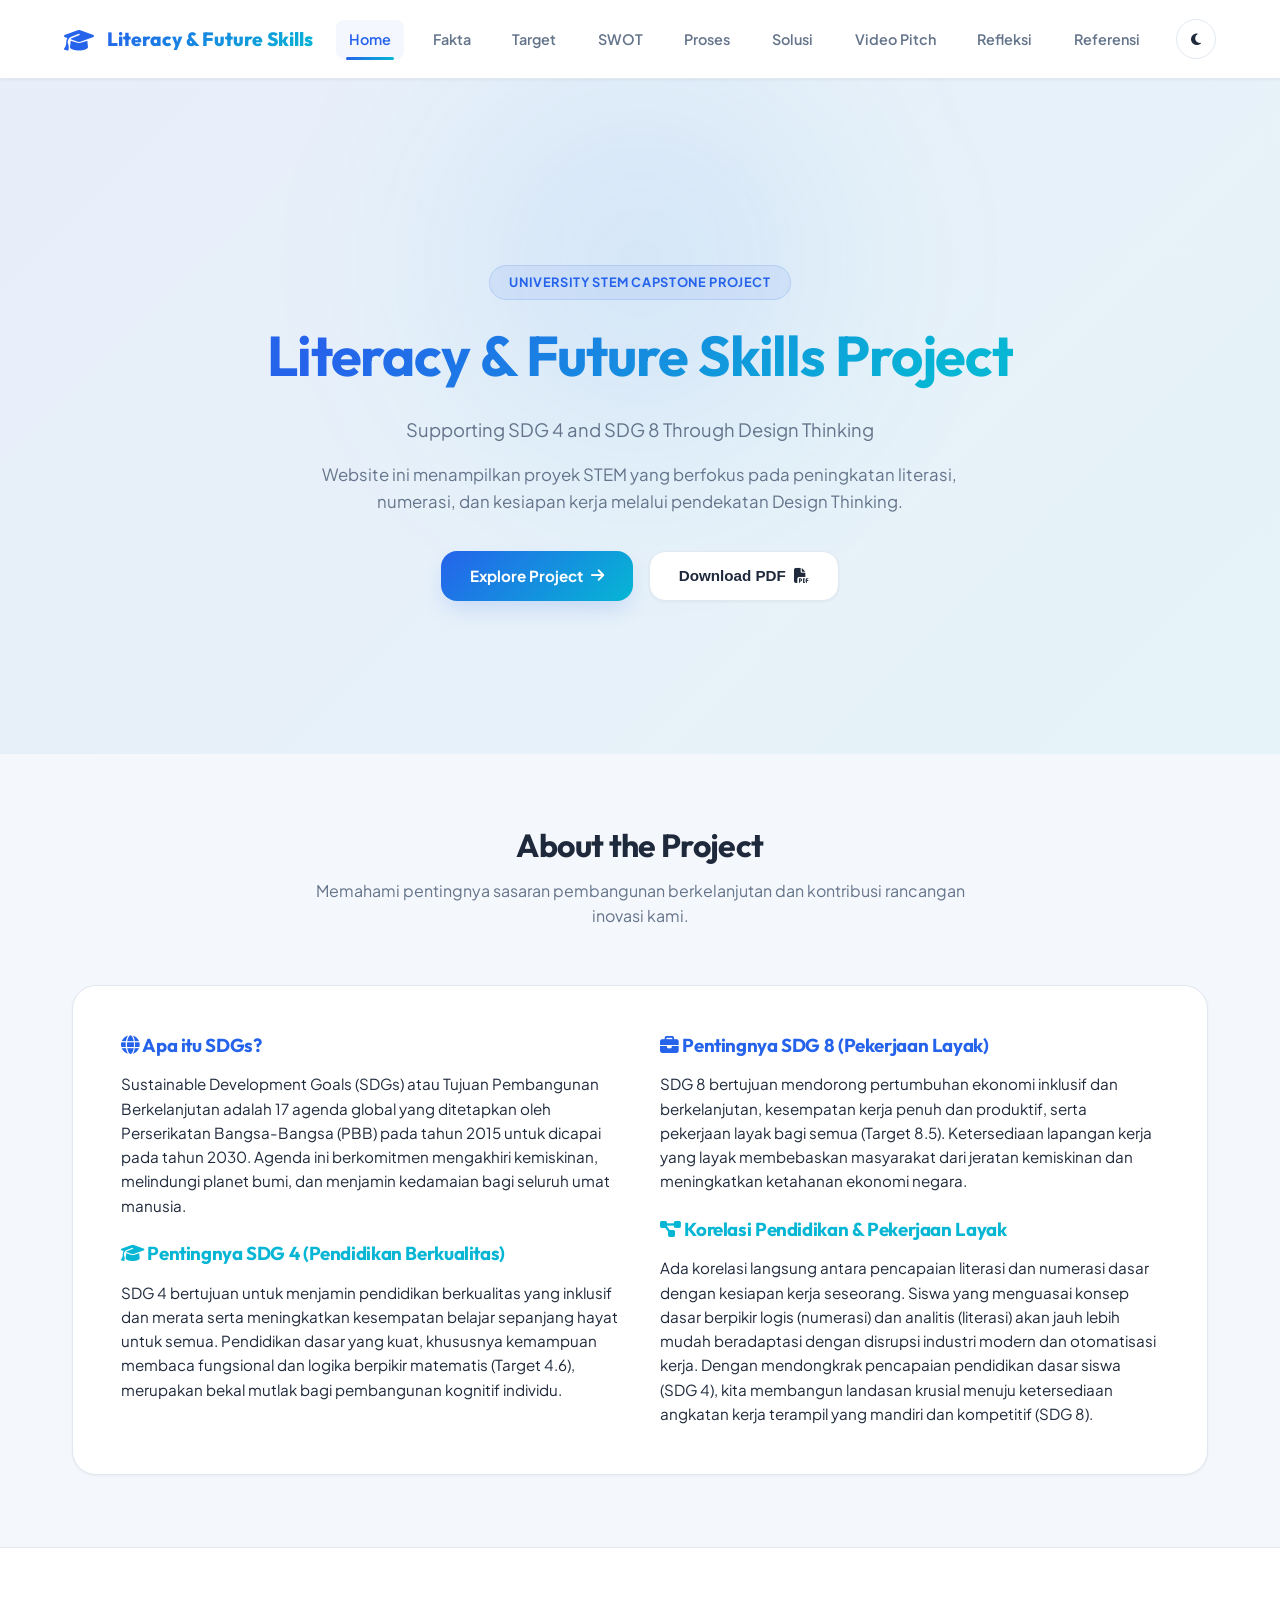
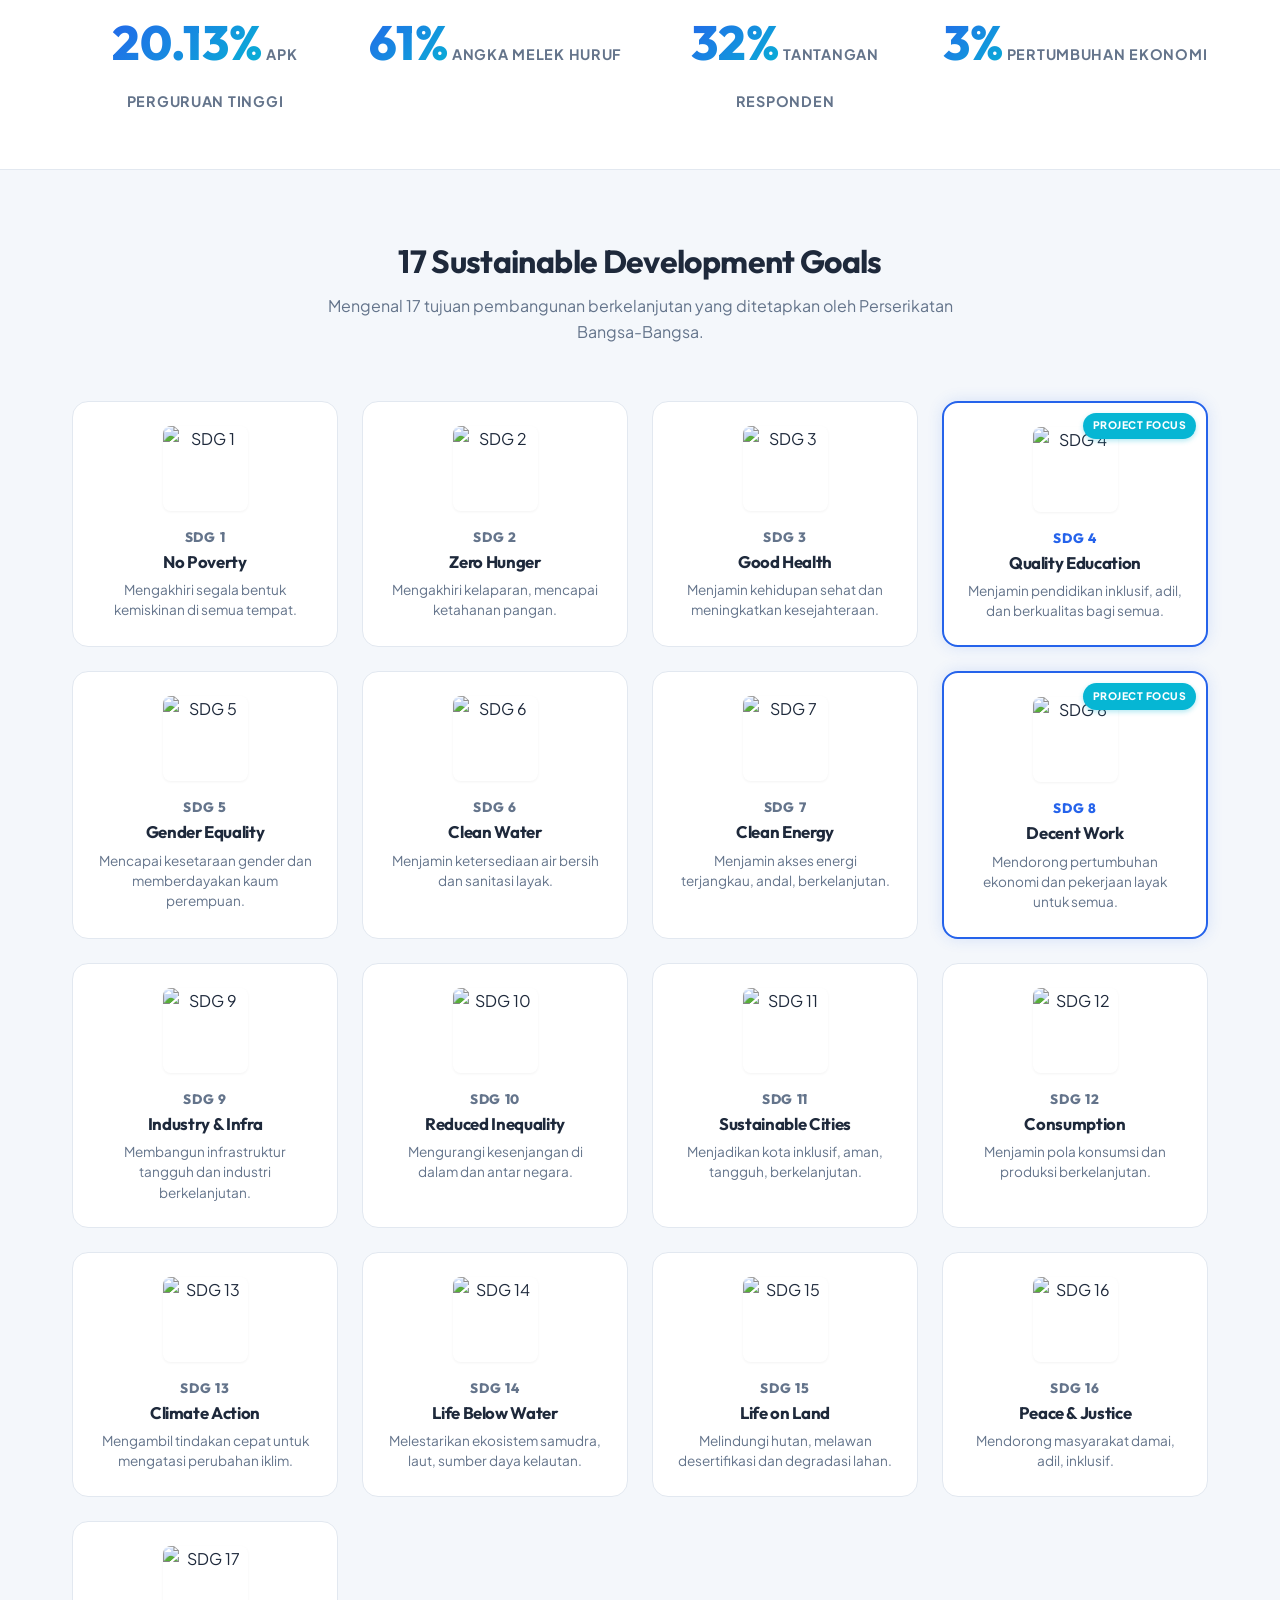
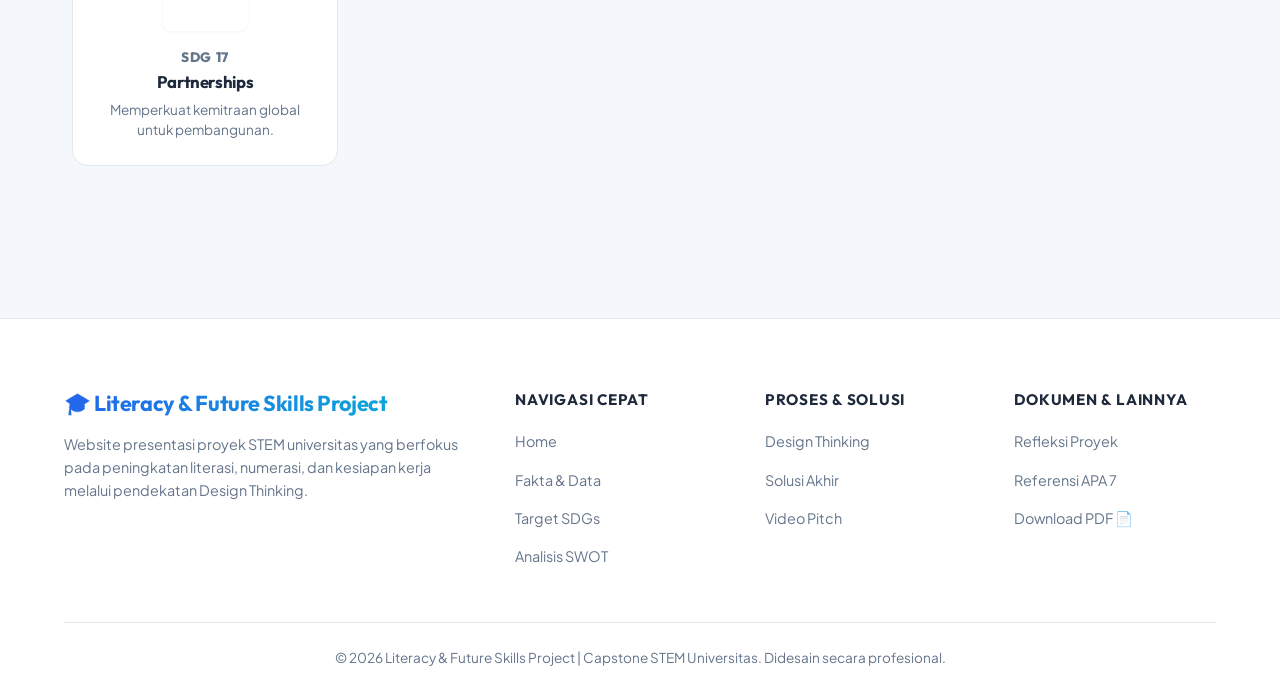
==== commit 27a07836: "lagiii" ====
--- a/index.html
+++ b/index.html
@@ -3,17 +3,19 @@
 <head>
     <meta charset="UTF-8">
     <meta name="viewport" content="width=device-width, initial-scale=1.0">
-    <title>SmartFun Learning Corner - Solusi Edukasi STEM & SDGs</title>
+    <title>Literacy & Future Skills Project - Supporting SDG 4 & 8</title>
+    <!-- Font Awesome CDN -->
+    <link rel="stylesheet" href="https://cdnjs.cloudflare.com/ajax/libs/font-awesome/6.4.0/css/all.min.css">
     <link rel="stylesheet" href="style.css">
-    <meta name="description" content="Platform edukasi interaktif untuk meningkatkan literasi, numerasi, dan kesiapan kerja generasi muda dalam kerangka SDG 4 dan SDG 8.">
+    <meta name="description" content="Proyek STEM mahasiswa universitas yang berfokus pada peningkatan literasi, numerasi, dan kesiapan kerja guna mendukung SDG 4 dan SDG 8 melalui Design Thinking.">
 </head>
 <body>
 
     <!-- NAVBAR -->
     <header class="navbar">
         <div class="logo-container">
-            <span class="logo-icon">🎓</span>
-            <span class="logo-text">SmartFun</span>
+            <span class="logo-icon"><i class="fas fa-graduation-cap"></i></span>
+            <span class="logo-text">Literacy & Future Skills</span>
         </div>
         <button class="hamburger" id="hamburger" aria-label="Menu Navigasi">
             <span></span>
@@ -32,7 +34,9 @@
             <a href="referensi.html" class="nav-link">Referensi</a>
         </nav>
         <div class="nav-actions">
-            <button class="btn-toggle-theme" id="theme-toggle" aria-label="Toggle Mode Gelap/Terang">🌙</button>
+            <button class="btn-toggle-theme" id="theme-toggle" aria-label="Toggle Mode Gelap/Terang">
+                <i class="fas fa-moon"></i>
+            </button>
         </div>
     </header>
 
@@ -40,38 +44,44 @@
     <section class="hero">
         <div class="hero-glow"></div>
         <div class="hero-content reveal active">
-            <span class="hero-badge">Proyek STEM Universitas</span>
-            <h1>SmartFun Learning Corner</h1>
-            <p>Solusi Pembelajaran Interaktif untuk Meningkatkan Literasi, Numerasi, dan Kesiapan Kerja Generasi Masa Depan</p>
+            <span class="hero-badge">University STEM Capstone Project</span>
+            <h1>Literacy & Future Skills Project</h1>
+            <p>Supporting SDG 4 and SDG 8 Through Design Thinking</p>
+            <p style="font-size: 1.05rem; max-width: 650px; margin-top: -1.5rem; margin-bottom: 2.2rem; line-height: 1.6;">
+                Website ini menampilkan proyek STEM yang berfokus pada peningkatan literasi, numerasi, dan kesiapan kerja melalui pendekatan Design Thinking.
+            </p>
             <div class="hero-buttons">
-                <a href="solusi.html" class="btn btn-primary">Mulai Eksplorasi 🚀</a>
-                <button onclick="printReport()" class="btn btn-secondary">Unduh Laporan (PDF) 📄</button>
-            </div>
-        </div>
-    </section>
-
-    <!-- TENTANG PROYEK SECTION -->
+                <a href="proses.html" class="btn btn-primary">Explore Project <i class="fas fa-arrow-right"></i></a>
+                <button onclick="printReport()" class="btn btn-secondary">Download PDF <i class="fas fa-file-pdf"></i></button>
+            </div>
+        </div>
+    </section>
+
+    <!-- ABOUT PROJECT SECTION -->
     <section class="container reveal">
         <div class="section-header">
-            <h2 class="section-title">Tentang Proyek</h2>
-            <p class="section-subtitle">Bagaimana pendidikan berkualitas dapat membuka pintu menuju pertumbuhan ekonomi dan pekerjaan layak.</p>
+            <h2 class="section-title">About the Project</h2>
+            <p class="section-subtitle">Memahami pentingnya sasaran pembangunan berkelanjutan dan kontribusi rancangan inovasi kami.</p>
         </div>
         
-        <div class="grid-2">
-            <div class="card">
-                <h3>📚 Fokus SDG 4: Pendidikan Berkualitas</h3>
-                <p>Menjamin pendidikan yang inklusif dan merata serta meningkatkan kesempatan belajar sepanjang hayat untuk semua. Fokus khusus proyek ini adalah <strong>Target 4.6</strong>, yang bertujuan memastikan seluruh remaja dan mayoritas dewasa mencapai literasi dan numerasi yang mumpuni pada tahun 2030.</p>
-            </div>
-            
-            <div class="card">
-                <h3>💼 Fokus SDG 8: Pekerjaan Layak & Pertumbuhan Ekonomi</h3>
-                <p>Meningkatkan pertumbuhan ekonomi yang inklusif dan berkelanjutan, kesempatan kerja yang produktif, serta pekerjaan yang layak untuk semua. Platform kami fokus pada <strong>Target 8.5</strong>, yaitu mencapai pekerjaan layak bagi laki-laki dan perempuan, termasuk kaum muda dan penyandang disabilitas, serta kesetaraan upah.</p>
-            </div>
-        </div>
-
-        <div class="card" style="margin-top: 2rem; border-left: 5px solid var(--cyan);">
-            <h3>🔗 Hubungan Pendidikan Berkualitas dan Pekerjaan Layak</h3>
-            <p>Ada korelasi kuat antara tingkat literasi-numerasi seseorang dengan peluangnya memperoleh pekerjaan yang layak di era modern. Tanpa fondasi literasi dan numerasi yang kokoh (SDG 4), generasi muda akan kesulitan menyerap keterampilan tingkat lanjut yang dibutuhkan industri, yang pada akhirnya memicu pengangguran terdidik dan menghambat pertumbuhan ekonomi (SDG 8). <strong>SmartFun Learning Corner</strong> hadir sebagai jembatan interaktif untuk menyelaraskan kedua tujuan penting ini.</p>
+        <div class="about-grid-content">
+            <div class="grid-2">
+                <div>
+                    <h3 style="color: var(--primary-blue); margin-bottom: 1rem;"><i class="fas fa-globe"></i> Apa itu SDGs?</h3>
+                    <p style="font-size: 0.95rem; margin-bottom: 1.5rem;">Sustainable Development Goals (SDGs) atau Tujuan Pembangunan Berkelanjutan adalah 17 agenda global yang ditetapkan oleh Perserikatan Bangsa-Bangsa (PBB) pada tahun 2015 untuk dicapai pada tahun 2030. Agenda ini berkomitmen mengakhiri kemiskinan, melindungi planet bumi, dan menjamin kedamaian bagi seluruh umat manusia.</p>
+                    
+                    <h3 style="color: var(--cyan); margin-bottom: 1rem;"><i class="fas fa-graduation-cap"></i> Pentingnya SDG 4 (Pendidikan Berkualitas)</h3>
+                    <p style="font-size: 0.95rem;">SDG 4 bertujuan untuk menjamin pendidikan berkualitas yang inklusif dan merata serta meningkatkan kesempatan belajar sepanjang hayat untuk semua. Pendidikan dasar yang kuat, khususnya kemampuan membaca fungsional dan logika berpikir matematis (Target 4.6), merupakan bekal mutlak bagi pembangunan kognitif individu.</p>
+                </div>
+                
+                <div>
+                    <h3 style="color: var(--primary-blue); margin-bottom: 1rem;"><i class="fas fa-briefcase"></i> Pentingnya SDG 8 (Pekerjaan Layak)</h3>
+                    <p style="font-size: 0.95rem; margin-bottom: 1.5rem;">SDG 8 bertujuan mendorong pertumbuhan ekonomi inklusif dan berkelanjutan, kesempatan kerja penuh dan produktif, serta pekerjaan layak bagi semua (Target 8.5). Ketersediaan lapangan kerja yang layak membebaskan masyarakat dari jeratan kemiskinan dan meningkatkan ketahanan ekonomi negara.</p>
+                    
+                    <h3 style="color: var(--cyan); margin-bottom: 1rem;"><i class="fas fa-diagram-project"></i> Korelasi Pendidikan & Pekerjaan Layak</h3>
+                    <p style="font-size: 0.95rem;">Ada korelasi langsung antara pencapaian literasi dan numerasi dasar dengan kesiapan kerja seseorang. Siswa yang menguasai konsep dasar berpikir logis (numerasi) dan analitis (literasi) akan jauh lebih mudah beradaptasi dengan disrupsi industri modern dan otomatisasi kerja. Dengan mendongkrak pencapaian pendidikan dasar siswa (SDG 4), kita membangun landasan krusial menuju ketersediaan angkatan kerja terampil yang mandiri dan kompetitif (SDG 8).</p>
+                </div>
+            </div>
         </div>
     </section>
 
@@ -89,11 +99,11 @@
                 </div>
                 <div class="stat-item">
                     <span class="stat-number counter" data-target="50%">0%</span>
-                    <span class="stat-label">Tantangan Literasi & Numerasi</span>
+                    <span class="stat-label">Tantangan Responden</span>
                 </div>
                 <div class="stat-item">
                     <span class="stat-number counter" data-target="5%">0%</span>
-                    <span class="stat-label">Pertumbuhan Ekonomi Indonesia</span>
+                    <span class="stat-label">Pertumbuhan Ekonomi</span>
                 </div>
             </div>
         </div>
@@ -102,95 +112,131 @@
     <!-- 17 SDGs SECTION -->
     <section class="container reveal">
         <div class="section-header">
-            <h2 class="section-title">17 Sustainable Development Goals (SDGs)</h2>
-            <p class="section-subtitle">Tujuan Pembangunan Berkelanjutan dari PBB. Hover pada setiap kotak untuk melihat nama tujuan. Sorotan khusus diberikan pada SDG 4 dan SDG 8 yang menjadi inti proyek ini.</p>
-        </div>
-
-        <div class="sdg-grid">
-            <div class="sdg-box">
-                <span class="sdg-num">1</span>
-                <span class="sdg-icon">❌</span>
-                <span class="sdg-title">No Poverty</span>
-            </div>
-            <div class="sdg-box">
-                <span class="sdg-num">2</span>
-                <span class="sdg-icon">🍎</span>
-                <span class="sdg-title">Zero Hunger</span>
-            </div>
-            <div class="sdg-box">
-                <span class="sdg-num">3</span>
-                <span class="sdg-icon">❤️</span>
-                <span class="sdg-title">Good Health</span>
-            </div>
-            <div class="sdg-box highlight-sdg4" title="Fokus Utama Proyek">
-                <span class="sdg-num" style="color: var(--sdg-4-color);">4</span>
-                <span class="sdg-icon">📚</span>
-                <span class="sdg-title">Quality Education</span>
-            </div>
-            <div class="sdg-box">
-                <span class="sdg-num">5</span>
-                <span class="sdg-icon">⚖️</span>
-                <span class="sdg-title">Gender Equality</span>
-            </div>
-            <div class="sdg-box">
-                <span class="sdg-num">6</span>
-                <span class="sdg-icon">💧</span>
-                <span class="sdg-title">Clean Water</span>
-            </div>
-            <div class="sdg-box">
-                <span class="sdg-num">7</span>
-                <span class="sdg-icon">⚡</span>
-                <span class="sdg-title">Clean Energy</span>
-            </div>
-            <div class="sdg-box highlight-sdg8" title="Fokus Utama Proyek">
-                <span class="sdg-num" style="color: var(--sdg-8-color);">8</span>
-                <span class="sdg-icon">💼</span>
-                <span class="sdg-title">Decent Work</span>
-            </div>
-            <div class="sdg-box">
-                <span class="sdg-num">9</span>
-                <span class="sdg-icon">⚙️</span>
-                <span class="sdg-title">Industry & Infra</span>
-            </div>
-            <div class="sdg-box">
-                <span class="sdg-num">10</span>
-                <span class="sdg-icon">🤝</span>
-                <span class="sdg-title">Reduced Inequality</span>
-            </div>
-            <div class="sdg-box">
-                <span class="sdg-num">11</span>
-                <span class="sdg-icon">🏙️</span>
-                <span class="sdg-title">Sustainable Cities</span>
-            </div>
-            <div class="sdg-box">
-                <span class="sdg-num">12</span>
-                <span class="sdg-icon">🔄</span>
-                <span class="sdg-title">Responsible Consumption</span>
-            </div>
-            <div class="sdg-box">
-                <span class="sdg-num">13</span>
-                <span class="sdg-icon">🌍</span>
-                <span class="sdg-title">Climate Action</span>
-            </div>
-            <div class="sdg-box">
-                <span class="sdg-num">14</span>
-                <span class="sdg-icon">🐟</span>
-                <span class="sdg-title">Life Below Water</span>
-            </div>
-            <div class="sdg-box">
-                <span class="sdg-num">15</span>
-                <span class="sdg-icon">🌳</span>
-                <span class="sdg-title">Life on Land</span>
-            </div>
-            <div class="sdg-box">
-                <span class="sdg-num">16</span>
-                <span class="sdg-icon">🕊️</span>
-                <span class="sdg-title">Peace & Justice</span>
-            </div>
-            <div class="sdg-box" style="grid-column: span 2;">
-                <span class="sdg-num">17</span>
-                <span class="sdg-icon">🔗</span>
-                <span class="sdg-title">Partnerships</span>
+            <h2 class="section-title">17 Sustainable Development Goals</h2>
+            <p class="section-subtitle">Mengenal 17 tujuan pembangunan berkelanjutan yang ditetapkan oleh Perserikatan Bangsa-Bangsa.</p>
+        </div>
+
+        <div class="sdg-grid-layout">
+            <!-- SDG 1 -->
+            <div class="sdg-card">
+                <img class="sdg-card-img" src="images/sdgs/sdg1.png" alt="SDG 1" onerror="this.onerror=null; this.src='https://raw.githubusercontent.com/UNStats/SDGs-help-desk/master/images/SDG-symbols/Goal-01.png';">
+                <div class="sdg-card-num">SDG 1</div>
+                <h3 class="sdg-card-title">No Poverty</h3>
+                <p class="sdg-card-desc">Mengakhiri segala bentuk kemiskinan di semua tempat.</p>
+            </div>
+            <!-- SDG 2 -->
+            <div class="sdg-card">
+                <img class="sdg-card-img" src="images/sdgs/sdg2.png" alt="SDG 2" onerror="this.onerror=null; this.src='https://raw.githubusercontent.com/UNStats/SDGs-help-desk/master/images/SDG-symbols/Goal-02.png';">
+                <div class="sdg-card-num">SDG 2</div>
+                <h3 class="sdg-card-title">Zero Hunger</h3>
+                <p class="sdg-card-desc">Mengakhiri kelaparan, mencapai ketahanan pangan.</p>
+            </div>
+            <!-- SDG 3 -->
+            <div class="sdg-card">
+                <img class="sdg-card-img" src="images/sdgs/sdg3.png" alt="SDG 3" onerror="this.onerror=null; this.src='https://raw.githubusercontent.com/UNStats/SDGs-help-desk/master/images/SDG-symbols/Goal-03.png';">
+                <div class="sdg-card-num">SDG 3</div>
+                <h3 class="sdg-card-title">Good Health</h3>
+                <p class="sdg-card-desc">Menjamin kehidupan sehat dan meningkatkan kesejahteraan.</p>
+            </div>
+            <!-- SDG 4 (HIGHLIGHTED) -->
+            <div class="sdg-card highlighted-sdg">
+                <span class="sdg-highlight-badge">Project Focus</span>
+                <img class="sdg-card-img" src="images/sdgs/sdg4.png" alt="SDG 4" onerror="this.onerror=null; this.src='https://raw.githubusercontent.com/UNStats/SDGs-help-desk/master/images/SDG-symbols/Goal-04.png';">
+                <div class="sdg-card-num" style="color: var(--primary-blue);">SDG 4</div>
+                <h3 class="sdg-card-title">Quality Education</h3>
+                <p class="sdg-card-desc">Menjamin pendidikan inklusif, adil, dan berkualitas bagi semua.</p>
+            </div>
+            <!-- SDG 5 -->
+            <div class="sdg-card">
+                <img class="sdg-card-img" src="images/sdgs/sdg5.png" alt="SDG 5" onerror="this.onerror=null; this.src='https://raw.githubusercontent.com/UNStats/SDGs-help-desk/master/images/SDG-symbols/Goal-05.png';">
+                <div class="sdg-card-num">SDG 5</div>
+                <h3 class="sdg-card-title">Gender Equality</h3>
+                <p class="sdg-card-desc">Mencapai kesetaraan gender dan memberdayakan kaum perempuan.</p>
+            </div>
+            <!-- SDG 6 -->
+            <div class="sdg-card">
+                <img class="sdg-card-img" src="images/sdgs/sdg6.png" alt="SDG 6" onerror="this.onerror=null; this.src='https://raw.githubusercontent.com/UNStats/SDGs-help-desk/master/images/SDG-symbols/Goal-06.png';">
+                <div class="sdg-card-num">SDG 6</div>
+                <h3 class="sdg-card-title">Clean Water</h3>
+                <p class="sdg-card-desc">Menjamin ketersediaan air bersih dan sanitasi layak.</p>
+            </div>
+            <!-- SDG 7 -->
+            <div class="sdg-card">
+                <img class="sdg-card-img" src="images/sdgs/sdg7.png" alt="SDG 7" onerror="this.onerror=null; this.src='https://raw.githubusercontent.com/UNStats/SDGs-help-desk/master/images/SDG-symbols/Goal-07.png';">
+                <div class="sdg-card-num">SDG 7</div>
+                <h3 class="sdg-card-title">Clean Energy</h3>
+                <p class="sdg-card-desc">Menjamin akses energi terjangkau, andal, berkelanjutan.</p>
+            </div>
+            <!-- SDG 8 (HIGHLIGHTED) -->
+            <div class="sdg-card highlighted-sdg">
+                <span class="sdg-highlight-badge">Project Focus</span>
+                <img class="sdg-card-img" src="images/sdgs/sdg8.png" alt="SDG 8" onerror="this.onerror=null; this.src='https://raw.githubusercontent.com/UNStats/SDGs-help-desk/master/images/SDG-symbols/Goal-08.png';">
+                <div class="sdg-card-num" style="color: var(--primary-blue);">SDG 8</div>
+                <h3 class="sdg-card-title">Decent Work</h3>
+                <p class="sdg-card-desc">Mendorong pertumbuhan ekonomi dan pekerjaan layak untuk semua.</p>
+            </div>
+            <!-- SDG 9 -->
+            <div class="sdg-card">
+                <img class="sdg-card-img" src="images/sdgs/sdg9.png" alt="SDG 9" onerror="this.onerror=null; this.src='https://raw.githubusercontent.com/UNStats/SDGs-help-desk/master/images/SDG-symbols/Goal-09.png';">
+                <div class="sdg-card-num">SDG 9</div>
+                <h3 class="sdg-card-title">Industry & Infra</h3>
+                <p class="sdg-card-desc">Membangun infrastruktur tangguh dan industri berkelanjutan.</p>
+            </div>
+            <!-- SDG 10 -->
+            <div class="sdg-card">
+                <img class="sdg-card-img" src="images/sdgs/sdg10.png" alt="SDG 10" onerror="this.onerror=null; this.src='https://raw.githubusercontent.com/UNStats/SDGs-help-desk/master/images/SDG-symbols/Goal-10.png';">
+                <div class="sdg-card-num">SDG 10</div>
+                <h3 class="sdg-card-title">Reduced Inequality</h3>
+                <p class="sdg-card-desc">Mengurangi kesenjangan di dalam dan antar negara.</p>
+            </div>
+            <!-- SDG 11 -->
+            <div class="sdg-card">
+                <img class="sdg-card-img" src="images/sdgs/sdg11.png" alt="SDG 11" onerror="this.onerror=null; this.src='https://raw.githubusercontent.com/UNStats/SDGs-help-desk/master/images/SDG-symbols/Goal-11.png';">
+                <div class="sdg-card-num">SDG 11</div>
+                <h3 class="sdg-card-title">Sustainable Cities</h3>
+                <p class="sdg-card-desc">Menjadikan kota inklusif, aman, tangguh, berkelanjutan.</p>
+            </div>
+            <!-- SDG 12 -->
+            <div class="sdg-card">
+                <img class="sdg-card-img" src="images/sdgs/sdg12.png" alt="SDG 12" onerror="this.onerror=null; this.src='https://raw.githubusercontent.com/UNStats/SDGs-help-desk/master/images/SDG-symbols/Goal-12.png';">
+                <div class="sdg-card-num">SDG 12</div>
+                <h3 class="sdg-card-title">Consumption</h3>
+                <p class="sdg-card-desc">Menjamin pola konsumsi dan produksi berkelanjutan.</p>
+            </div>
+            <!-- SDG 13 -->
+            <div class="sdg-card">
+                <img class="sdg-card-img" src="images/sdgs/sdg13.png" alt="SDG 13" onerror="this.onerror=null; this.src='https://raw.githubusercontent.com/UNStats/SDGs-help-desk/master/images/SDG-symbols/Goal-13.png';">
+                <div class="sdg-card-num">SDG 13</div>
+                <h3 class="sdg-card-title">Climate Action</h3>
+                <p class="sdg-card-desc">Mengambil tindakan cepat untuk mengatasi perubahan iklim.</p>
+            </div>
+            <!-- SDG 14 -->
+            <div class="sdg-card">
+                <img class="sdg-card-img" src="images/sdgs/sdg14.png" alt="SDG 14" onerror="this.onerror=null; this.src='https://raw.githubusercontent.com/UNStats/SDGs-help-desk/master/images/SDG-symbols/Goal-14.png';">
+                <div class="sdg-card-num">SDG 14</div>
+                <h3 class="sdg-card-title">Life Below Water</h3>
+                <p class="sdg-card-desc">Melestarikan ekosistem samudra, laut, sumber daya kelautan.</p>
+            </div>
+            <!-- SDG 15 -->
+            <div class="sdg-card">
+                <img class="sdg-card-img" src="images/sdgs/sdg15.png" alt="SDG 15" onerror="this.onerror=null; this.src='https://raw.githubusercontent.com/UNStats/SDGs-help-desk/master/images/SDG-symbols/Goal-15.png';">
+                <div class="sdg-card-num">SDG 15</div>
+                <h3 class="sdg-card-title">Life on Land</h3>
+                <p class="sdg-card-desc">Melindungi hutan, melawan desertifikasi dan degradasi lahan.</p>
+            </div>
+            <!-- SDG 16 -->
+            <div class="sdg-card">
+                <img class="sdg-card-img" src="images/sdgs/sdg16.png" alt="SDG 16" onerror="this.onerror=null; this.src='https://raw.githubusercontent.com/UNStats/SDGs-help-desk/master/images/SDG-symbols/Goal-16.png';">
+                <div class="sdg-card-num">SDG 16</div>
+                <h3 class="sdg-card-title">Peace & Justice</h3>
+                <p class="sdg-card-desc">Mendorong masyarakat damai, adil, inklusif.</p>
+            </div>
+            <!-- SDG 17 -->
+            <div class="sdg-card" style="grid-column: span 1;">
+                <img class="sdg-card-img" src="images/sdgs/sdg17.png" alt="SDG 17" onerror="this.onerror=null; this.src='https://raw.githubusercontent.com/UNStats/SDGs-help-desk/master/images/SDG-symbols/Goal-17.png';">
+                <div class="sdg-card-num">SDG 17</div>
+                <h3 class="sdg-card-title">Partnerships</h3>
+                <p class="sdg-card-desc">Memperkuat kemitraan global untuk pembangunan.</p>
             </div>
         </div>
     </section>
@@ -199,8 +245,8 @@
     <footer>
         <div class="footer-grid">
             <div class="footer-brand">
-                <h2>🎓 SmartFun Learning Corner</h2>
-                <p>Solusi Pembelajaran Interaktif untuk Meningkatkan Literasi, Numerasi, dan Kesiapan Kerja Generasi Masa Depan. Proyek STEM Universitas berbasis Design Thinking.</p>
+                <h2>🎓 Literacy & Future Skills Project</h2>
+                <p>Website presentasi proyek STEM universitas yang berfokus pada peningkatan literasi, numerasi, dan kesiapan kerja melalui pendekatan Design Thinking.</p>
             </div>
             <div class="footer-col">
                 <h3>Navigasi Cepat</h3>
@@ -224,17 +270,17 @@
                 <ul>
                     <li><a href="refleksi.html">Refleksi Proyek</a></li>
                     <li><a href="referensi.html">Referensi APA 7</a></li>
-                    <li><a href="#" onclick="printReport(); return false;">Cetak Laporan PDF 📄</a></li>
+                    <li><a href="#" onclick="printReport(); return false;">Download PDF 📄</a></li>
                 </ul>
             </div>
         </div>
         <div class="footer-bottom">
-            <p>&copy; 2026 SmartFun Learning Corner | Proyek STEM Universitas. Didesain dengan penuh perhatian.</p>
+            <p>&copy; 2026 Literacy & Future Skills Project | Capstone STEM Universitas. Didesain secara profesional.</p>
         </div>
     </footer>
 
     <!-- BACK TO TOP BUTTON -->
-    <button class="back-to-top" id="back-to-top" aria-label="Kembali ke atas">▲</button>
+    <button class="back-to-top" id="back-to-top" aria-label="Kembali ke atas"><i class="fas fa-chevron-up"></i></button>
 
     <script src="main.js"></script>
 </body>
--- a/style.css
+++ b/style.css
@@ -1,4 +1,4 @@
-@import url('https://fonts.googleapis.com/css2?family=Outfit:wght@300;400;500;600;700;800&family=Plus+Jakarta+Sans:wght@300;400;500;600;700;800&display=swap');
+@import url('https://fonts.googleapis.com/css2?family=Plus+Jakarta+Sans:wght@300;400;500;600;700;800&family=Outfit:wght@300;400;500;600;700;800&display=swap');
 
 /* CSS VARIABLES - DESIGN SYSTEM */
 :root {
@@ -7,23 +7,26 @@
     --primary-blue-rgb: 37, 99, 235;
     --cyan: #06b6d4;
     --cyan-hover: #0891b2;
-    --bg-light: #f8fafc;
+    --bg-light: #f4f7fb;
     --bg-card: #ffffff;
     --text-main: #1e293b;
     --text-muted: #64748b;
     --border-color: #e2e8f0;
+    
     --shadow-sm: 0 1px 3px rgba(0,0,0,0.05);
     --shadow-md: 0 4px 6px -1px rgba(0,0,0,0.05), 0 2px 4px -1px rgba(0,0,0,0.03);
     --shadow-lg: 0 10px 25px -5px rgba(0,0,0,0.08), 0 8px 10px -6px rgba(0,0,0,0.05);
-    --shadow-primary: 0 10px 25px -5px rgba(37, 99, 235, 0.25);
+    --shadow-primary: 0 10px 25px -5px rgba(37, 99, 235, 0.2);
+    
     --radius-sm: 8px;
     --radius-md: 16px;
     --radius-lg: 24px;
+    
     --transition-fast: 0.2s ease;
     --transition-normal: 0.3s ease;
     --transition-slow: 0.5s ease;
 
-    /* SWOT Colors - Soft Pastel */
+    /* SWOT Colors - Pastel Scheme */
     --swot-s-bg: #dcfce7;
     --swot-s-text: #166534;
     --swot-s-border: #bbf7d0;
@@ -36,25 +39,22 @@
     --swot-t-bg: #fee2e2;
     --swot-t-text: #991b1b;
     --swot-t-border: #fecaca;
-    
-    /* SGD Colors */
-    --sdg-4-color: #c5192d;
-    --sdg-8-color: #a21942;
 }
 
 /* DARK MODE OVERRIDES */
 body.dark-mode {
     --bg-light: #0f172a;
     --bg-card: #1e293b;
-    --text-main: #f8fafc;
+    --text-main: #ffffff;
     --text-muted: #94a3b8;
     --border-color: #334155;
+    
     --shadow-sm: 0 1px 3px rgba(0,0,0,0.2);
     --shadow-md: 0 4px 6px -1px rgba(0,0,0,0.15);
     --shadow-lg: 0 10px 25px -5px rgba(0,0,0,0.3);
-    --shadow-primary: 0 10px 25px -5px rgba(59, 130, 246, 0.2);
-
-    /* SWOT Colors Dark Mode */
+    --shadow-primary: 0 10px 25px -5px rgba(59, 130, 246, 0.15);
+
+    /* SWOT Dark Mode */
     --swot-s-bg: rgba(22, 101, 52, 0.2);
     --swot-s-text: #4ade80;
     --swot-s-border: rgba(34, 197, 94, 0.4);
@@ -84,7 +84,7 @@
 body {
     background-color: var(--bg-light);
     color: var(--text-main);
-    font-family: 'Plus Jakarta Sans', 'Segoe UI', sans-serif;
+    font-family: 'Plus Jakarta Sans', sans-serif;
     line-height: 1.6;
     overflow-x: hidden;
     transition: background-color var(--transition-normal), color var(--transition-normal);
@@ -126,37 +126,27 @@
 }
 
 .logo-icon {
-    font-size: 1.8rem;
-    animation: rotateLogo 8s linear infinite;
-}
-
-@keyframes rotateLogo {
-    0% { transform: rotate(0deg); }
-    100% { transform: rotate(360deg); }
+    font-size: 1.5rem;
+    color: var(--primary-blue);
 }
 
 .logo-text {
-    font-size: 1.35rem;
+    font-size: 1.2rem;
     font-weight: 800;
+    font-family: 'Outfit', sans-serif;
     background: linear-gradient(135deg, var(--primary-blue), var(--cyan));
     -webkit-background-clip: text;
     -webkit-text-fill-color: transparent;
 }
 
-.nav-menu {
-    display: flex;
-    align-items: center;
-    gap: 1.8rem;
-}
-
 .nav-links {
     display: flex;
-    gap: 1.2rem;
+    gap: 1rem;
     align-items: center;
 }
 
 .nav-link {
-    font-size: 0.95rem;
+    font-size: 0.9rem;
     font-weight: 600;
     color: var(--text-muted);
     padding: 0.5rem 0.8rem;
@@ -180,7 +170,6 @@
     border-radius: 4px;
 }
 
-/* TOGGLES & ACTIONS */
 .nav-actions {
     display: flex;
     align-items: center;
@@ -190,8 +179,8 @@
 .btn-toggle-theme {
     background: none;
     border: 1px solid var(--border-color);
-    width: 42px;
-    height: 42px;
+    width: 40px;
+    height: 40px;
     border-radius: 50%;
     cursor: pointer;
     display: flex;
@@ -218,7 +207,7 @@
 }
 
 .hamburger span {
-    width: 25px;
+    width: 24px;
     height: 3px;
     background-color: var(--text-main);
     border-radius: 2px;
@@ -227,12 +216,12 @@
 
 /* HERO SECTION */
 .hero {
-    min-height: 80vh;
+    min-height: 75vh;
     display: flex;
     justify-content: center;
     align-items: center;
     text-align: center;
-    background: linear-gradient(135deg, rgba(37, 99, 235, 0.08), rgba(6, 182, 212, 0.08));
+    background: linear-gradient(135deg, rgba(37, 99, 235, 0.06), rgba(6, 182, 212, 0.06));
     position: relative;
     padding: 6rem 5% 4rem 5%;
     overflow: hidden;
@@ -240,9 +229,9 @@
 
 .hero-glow {
     position: absolute;
-    width: 600px;
-    height: 600px;
-    background: radial-gradient(circle, rgba(37, 99, 235, 0.15) 0%, rgba(6, 182, 212, 0.05) 50%, transparent 100%);
+    width: 500px;
+    height: 500px;
+    background: radial-gradient(circle, rgba(37, 99, 235, 0.12) 0%, rgba(6, 182, 212, 0.04) 50%, transparent 100%);
     top: -10%;
     left: 50%;
     transform: translateX(-50%);
@@ -252,37 +241,37 @@
 }
 
 .hero-content {
-    max-width: 900px;
+    max-width: 800px;
     z-index: 10;
 }
 
 .hero-badge {
     display: inline-block;
-    padding: 0.5rem 1.2rem;
+    padding: 0.4rem 1.2rem;
     border-radius: 50px;
-    background-color: rgba(var(--primary-blue-rgb), 0.1);
+    background-color: rgba(var(--primary-blue-rgb), 0.08);
     color: var(--primary-blue);
     font-weight: 700;
-    font-size: 0.85rem;
+    font-size: 0.8rem;
     letter-spacing: 0.05em;
     text-transform: uppercase;
     margin-bottom: 1.5rem;
-    border: 1px solid rgba(var(--primary-blue-rgb), 0.2);
+    border: 1px solid rgba(var(--primary-blue-rgb), 0.15);
 }
 
 .hero h1 {
-    font-size: 4rem;
-    line-height: 1.1;
+    font-size: 3.5rem;
+    line-height: 1.15;
     margin-bottom: 1.5rem;
-    background: linear-gradient(135deg, var(--primary-blue) 20%, var(--cyan) 80%);
+    background: linear-gradient(135deg, var(--primary-blue) 10%, var(--cyan) 90%);
     -webkit-background-clip: text;
     -webkit-text-fill-color: transparent;
 }
 
 .hero p {
-    font-size: 1.25rem;
-    color: var(--text-muted);
-    max-width: 750px;
+    font-size: 1.15rem;
+    color: var(--text-muted);
+    max-width: 700px;
     margin: 0 auto 2.5rem auto;
     line-height: 1.8;
 }
@@ -290,20 +279,20 @@
 .hero-buttons {
     display: flex;
     justify-content: center;
-    gap: 1.2rem;
+    gap: 1rem;
     flex-wrap: wrap;
 }
 
 /* SMALL HERO FOR SUBPAGES */
 .hero-small {
-    background: linear-gradient(135deg, rgba(37, 99, 235, 0.05), rgba(6, 182, 212, 0.05));
+    background: linear-gradient(135deg, rgba(37, 99, 235, 0.04), rgba(6, 182, 212, 0.04));
     border-bottom: 1px solid var(--border-color);
     padding: 4rem 5%;
     text-align: center;
 }
 
 .hero-small h1 {
-    font-size: 2.8rem;
+    font-size: 2.5rem;
     margin-bottom: 0.8rem;
     background: linear-gradient(135deg, var(--primary-blue), var(--cyan));
     -webkit-background-clip: text;
@@ -311,7 +300,7 @@
 }
 
 .hero-small p {
-    font-size: 1.1rem;
+    font-size: 1rem;
     color: var(--text-muted);
     max-width: 600px;
     margin: 0 auto;
@@ -322,8 +311,8 @@
     display: inline-flex;
     align-items: center;
     justify-content: center;
-    padding: 0.9rem 2rem;
-    font-size: 1rem;
+    padding: 0.8rem 1.8rem;
+    font-size: 0.95rem;
     font-weight: 700;
     border-radius: var(--radius-md);
     cursor: pointer;
@@ -339,8 +328,8 @@
 }
 
 .btn-primary:hover {
-    transform: translateY(-3px);
-    box-shadow: 0 15px 30px -5px rgba(37, 99, 235, 0.4);
+    transform: translateY(-2px);
+    box-shadow: 0 12px 24px -5px rgba(37, 99, 235, 0.3);
 }
 
 .btn-secondary {
@@ -352,35 +341,34 @@
 
 .btn-secondary:hover {
     background-color: var(--border-color);
-    transform: translateY(-2px);
-}
-
-/* CONTAINERS */
+    transform: translateY(-1px);
+}
+
+/* CONTAINERS & GRIDS */
 .container {
     max-width: 1200px;
     margin: 0 auto;
-    padding: 5rem 2rem;
+    padding: 4.5rem 2rem;
 }
 
 .section-header {
     text-align: center;
-    margin-bottom: 4rem;
+    margin-bottom: 3.5rem;
 }
 
 .section-title {
-    font-size: 2.2rem;
-    margin-bottom: 1rem;
+    font-size: 2rem;
+    margin-bottom: 0.8rem;
     color: var(--text-main);
 }
 
 .section-subtitle {
-    font-size: 1.1rem;
+    font-size: 1rem;
     color: var(--text-muted);
     max-width: 650px;
     margin: 0 auto;
 }
 
-/* GRIDS */
 .grid-2 {
     display: grid;
     grid-template-columns: repeat(2, 1fr);
@@ -399,12 +387,12 @@
     gap: 1.5rem;
 }
 
-/* CARDS */
+/* CAPSTONE/STARTUP CARDS */
 .card {
     background-color: var(--bg-card);
     border-radius: var(--radius-md);
-    padding: 2.5rem;
-    box-shadow: var(--shadow-md);
+    padding: 2.2rem;
+    box-shadow: var(--shadow-sm);
     border: 1px solid var(--border-color);
     transition: transform var(--transition-normal), box-shadow var(--transition-normal), border-color var(--transition-normal);
     position: relative;
@@ -412,21 +400,38 @@
 }
 
 .card:hover {
-    transform: translateY(-6px);
+    transform: translateY(-5px);
     box-shadow: var(--shadow-lg);
-    border-color: rgba(var(--primary-blue-rgb), 0.3);
-}
-
-.card h2, .card h3 {
-    margin-bottom: 1rem;
-}
-
-/* STATS */
+    border-color: rgba(var(--primary-blue-rgb), 0.2);
+}
+
+.card-icon {
+    font-size: 2.2rem;
+    color: var(--primary-blue);
+    margin-bottom: 1.2rem;
+    background: linear-gradient(135deg, var(--primary-blue), var(--cyan));
+    -webkit-background-clip: text;
+    -webkit-text-fill-color: transparent;
+}
+
+.card h3 {
+    font-size: 1.25rem;
+    margin-bottom: 0.8rem;
+    color: var(--text-main);
+}
+
+.card p {
+    color: var(--text-muted);
+    font-size: 0.95rem;
+    line-height: 1.6;
+}
+
+/* STATS BAR */
 .stats-section {
     background-color: var(--bg-card);
     border-top: 1px solid var(--border-color);
     border-bottom: 1px solid var(--border-color);
-    padding: 4rem 0;
+    padding: 3.5rem 0;
 }
 
 .stat-item {
@@ -435,136 +440,138 @@
 
 .stat-number {
     font-family: 'Outfit', sans-serif;
-    font-size: 3.5rem;
+    font-size: 3rem;
     font-weight: 800;
     color: var(--primary-blue);
     background: linear-gradient(135deg, var(--primary-blue), var(--cyan));
     -webkit-background-clip: text;
     -webkit-text-fill-color: transparent;
-    margin-bottom: 0.5rem;
+    margin-bottom: 0.4rem;
     display: inline-block;
 }
 
 .stat-label {
-    font-size: 1rem;
-    font-weight: 600;
-    color: var(--text-muted);
-}
-
-/* 17 SDGs GRID */
-.sdg-grid {
+    font-size: 0.9rem;
+    font-weight: 700;
+    color: var(--text-muted);
+    text-transform: uppercase;
+    letter-spacing: 0.05em;
+}
+
+/* 17 SDGs SECTION (4 columns desktop, 2 columns tablet, 1 column mobile) */
+.sdg-grid-layout {
     display: grid;
-    grid-template-columns: repeat(6, 1fr);
-    gap: 1rem;
-    margin-top: 2rem;
-}
-
-.sdg-box {
-    aspect-ratio: 1;
+    grid-template-columns: repeat(4, 1fr);
+    gap: 1.5rem;
+    margin-top: 2.5rem;
+}
+
+.sdg-card {
     background-color: var(--bg-card);
     border: 1px solid var(--border-color);
-    border-radius: var(--radius-sm);
+    border-radius: var(--radius-md);
+    padding: 1.5rem;
     display: flex;
     flex-direction: column;
-    justify-content: center;
     align-items: center;
     text-align: center;
-    padding: 0.8rem;
     cursor: pointer;
+    transition: transform var(--transition-normal), box-shadow var(--transition-normal), border-color var(--transition-normal);
     position: relative;
     overflow: hidden;
-    transition: all var(--transition-normal);
-}
-
-.sdg-num {
+}
+
+.sdg-card:hover {
+    transform: translateY(-6px) scale(1.02);
+    box-shadow: var(--shadow-lg);
+    border-color: var(--primary-blue);
+}
+
+.sdg-card-img {
+    width: 85px;
+    height: 85px;
+    object-fit: contain;
+    margin-bottom: 1rem;
+    border-radius: var(--radius-sm);
+    box-shadow: var(--shadow-sm);
+}
+
+.sdg-card-num {
     font-family: 'Outfit', sans-serif;
-    font-size: 1.5rem;
+    font-size: 0.85rem;
     font-weight: 800;
     color: var(--text-muted);
-    transition: color var(--transition-normal);
-}
-
-.sdg-box:hover .sdg-num {
+    text-transform: uppercase;
+    letter-spacing: 0.05em;
+    margin-bottom: 0.2rem;
+}
+
+.sdg-card-title {
+    font-size: 1.05rem;
+    font-weight: 700;
+    color: var(--text-main);
+    margin-bottom: 0.5rem;
+}
+
+.sdg-card-desc {
+    font-size: 0.85rem;
+    color: var(--text-muted);
+    line-height: 1.5;
+}
+
+/* Highlight badge */
+.sdg-highlight-badge {
+    position: absolute;
+    top: 10px;
+    right: 10px;
+    background-color: var(--cyan);
     color: white;
-}
-
-.sdg-box .sdg-title {
-    font-size: 0.75rem;
-    font-weight: 700;
-    margin-top: 0.3rem;
-    color: var(--text-muted);
-    display: none;
-}
-
-.sdg-box:hover .sdg-title {
-    display: block;
-    color: white;
-}
-
-.sdg-box .sdg-icon {
-    font-size: 2rem;
-    transition: transform var(--transition-normal);
-}
-
-.sdg-box:hover .sdg-icon {
-    transform: scale(1.15) translateY(-5px);
-}
-
-/* Highlights for SDG 4 and SDG 8 */
-.sdg-box.highlight-sdg4 {
-    border: 2px solid var(--sdg-4-color);
-    box-shadow: 0 0 15px rgba(197, 25, 45, 0.2);
-}
-.sdg-box.highlight-sdg8 {
-    border: 2px solid var(--sdg-8-color);
-    box-shadow: 0 0 15px rgba(162, 25, 66, 0.2);
-}
-
-.sdg-box.highlight-sdg4:hover {
-    background-color: var(--sdg-4-color);
-    border-color: var(--sdg-4-color);
-}
-.sdg-box.highlight-sdg8:hover {
-    background-color: var(--sdg-8-color);
-    border-color: var(--sdg-8-color);
-}
-
-.sdg-box:hover {
-    background-color: var(--primary-blue);
-    border-color: var(--primary-blue);
-}
-.sdg-box:hover .sdg-num {
-    color: rgba(255,255,255,0.7);
-}
-
-/* FACTS PAGE SPECIFIC */
-.fact-card {
-    border-top: 6px solid var(--primary-blue);
-}
-
+    font-size: 0.65rem;
+    font-weight: 800;
+    padding: 0.3rem 0.6rem;
+    border-radius: 50px;
+    text-transform: uppercase;
+    letter-spacing: 0.05em;
+    box-shadow: 0 2px 5px rgba(6, 182, 212, 0.3);
+}
+
+.sdg-card.highlighted-sdg {
+    border: 2px solid var(--primary-blue);
+    box-shadow: 0 0 15px rgba(37, 99, 235, 0.15);
+}
+
+/* ABOUT SECTION */
+.about-grid-content {
+    background-color: var(--bg-card);
+    border-radius: var(--radius-lg);
+    padding: 3rem;
+    border: 1px solid var(--border-color);
+    box-shadow: var(--shadow-sm);
+}
+
+/* FACTS & DATA PAGE SPECIFIC */
 .fact-badge {
     position: absolute;
     top: 1.5rem;
     right: 1.5rem;
-    background-color: rgba(var(--primary-blue-rgb), 0.1);
+    background-color: rgba(var(--primary-blue-rgb), 0.08);
     color: var(--primary-blue);
-    padding: 0.4rem 0.8rem;
+    padding: 0.3rem 0.8rem;
     border-radius: var(--radius-sm);
-    font-size: 0.8rem;
-    font-weight: 700;
-}
-
-.progress-bar-container {
+    font-size: 0.75rem;
+    font-weight: 700;
+}
+
+.fact-progress-bar {
     background-color: var(--border-color);
-    height: 10px;
+    height: 8px;
     border-radius: 5px;
     width: 100%;
-    margin-top: 1rem;
-    margin-bottom: 0.5rem;
+    margin: 1.2rem 0 0.5rem 0;
     overflow: hidden;
 }
 
-.progress-bar-fill {
+.fact-progress-fill {
     height: 100%;
     background: linear-gradient(90deg, var(--primary-blue), var(--cyan));
     border-radius: 5px;
@@ -572,26 +579,31 @@
     transition: width 1.5s cubic-bezier(0.1, 0.8, 0.2, 1);
 }
 
-/* TARGET PAGE */
-.target-card {
-    border-left: 6px solid var(--primary-blue);
-}
-
+/* TARGETS PAGE SPECIFIC */
 .target-badge-sdg {
     display: inline-flex;
     align-items: center;
     gap: 0.5rem;
-    padding: 0.4rem 1rem;
+    padding: 0.3rem 0.9rem;
     border-radius: var(--radius-sm);
     color: white;
     font-weight: 700;
-    font-size: 0.9rem;
+    font-size: 0.8rem;
     margin-bottom: 1.2rem;
-}
-.badge-sdg4 { background-color: var(--sdg-4-color); }
-.badge-sdg8 { background-color: var(--sdg-8-color); }
-
-/* SWOT PAGE */
+    text-transform: uppercase;
+    letter-spacing: 0.05em;
+}
+.badge-sdg4 { background-color: #c5192d; }
+.badge-sdg8 { background-color: #a21942; }
+
+.target-spec-card {
+    border-left: 6px solid var(--primary-blue);
+}
+.target-spec-card.sdg8-border {
+    border-left-color: var(--cyan);
+}
+
+/* SWOT PAGE SPECIFIC */
 .swot-grid {
     display: grid;
     grid-template-columns: repeat(4, 1fr);
@@ -599,8 +611,8 @@
 }
 
 .swot-card {
-    background-color: var(--swot-bg, var(--bg-card));
-    border: 1px solid var(--swot-border, var(--border-color));
+    background-color: var(--swot-bg);
+    border: 1px solid var(--swot-border);
     border-radius: var(--radius-md);
     padding: 2rem;
     transition: transform var(--transition-normal), box-shadow var(--transition-normal);
@@ -615,8 +627,8 @@
     color: var(--swot-text);
     display: flex;
     align-items: center;
-    gap: 0.5rem;
-    font-size: 1.35rem;
+    gap: 0.6rem;
+    font-size: 1.3rem;
     border-bottom: 2px solid var(--swot-border);
     padding-bottom: 0.8rem;
     margin-bottom: 1rem;
@@ -625,344 +637,267 @@
 .swot-card p {
     color: var(--text-main);
     font-size: 0.95rem;
-    line-height: 1.7;
-}
-
-/* DESIGN THINKING - TIMELINE */
-.timeline {
+    line-height: 1.6;
+}
+
+/* DESIGN THINKING - HORIZONTAL TIMELINE */
+.horizontal-timeline {
+    display: flex;
+    justify-content: space-between;
+    align-items: center;
     position: relative;
-    max-width: 1000px;
-    margin: 0 auto;
-    padding: 2rem 0;
-}
-
-.timeline::before {
+    padding: 2.5rem 0;
+    margin: 2rem 0;
+}
+
+.horizontal-timeline::before {
     content: '';
     position: absolute;
-    width: 4px;
+    left: 0;
+    right: 0;
+    top: 50%;
+    transform: translateY(-50%);
+    height: 4px;
     background-color: var(--border-color);
-    top: 0;
-    bottom: 0;
-    left: 50%;
-    transform: translateX(-50%);
-    border-radius: 2px;
-}
-
-.timeline-item {
-    padding: 1.5rem 3rem;
+    z-index: 1;
+}
+
+.timeline-step {
+    display: flex;
+    flex-direction: column;
+    align-items: center;
     position: relative;
-    width: 50%;
-    left: 0;
-}
-
-.timeline-item:nth-child(even) {
-    left: 50%;
-}
-
-.timeline-dot {
-    width: 24px;
-    height: 24px;
+    z-index: 5;
+    cursor: pointer;
+    flex: 1;
+}
+
+.timeline-circle {
+    width: 50px;
+    height: 50px;
     border-radius: 50%;
     background-color: var(--bg-card);
-    border: 4px solid var(--primary-blue);
-    position: absolute;
-    top: 2rem;
-    right: -12px;
-    z-index: 10;
-    transition: background-color var(--transition-fast);
-}
-
-.timeline-item:nth-child(even) .timeline-dot {
-    left: -12px;
-    right: auto;
-}
-
-.timeline-item:hover .timeline-dot {
-    background-color: var(--cyan);
-}
-
-.timeline-content {
+    border: 4px solid var(--border-color);
+    display: flex;
+    justify-content: center;
+    align-items: center;
+    color: var(--text-muted);
+    font-weight: 700;
+    font-size: 1rem;
+    transition: all var(--transition-normal);
+    box-shadow: var(--shadow-sm);
+}
+
+.timeline-step:hover .timeline-circle, .timeline-step.active .timeline-circle {
+    border-color: var(--primary-blue);
+    background-color: var(--primary-blue);
+    color: white;
+    transform: scale(1.1);
+    box-shadow: var(--shadow-primary);
+}
+
+.timeline-title {
+    margin-top: 0.8rem;
+    font-size: 0.9rem;
+    font-weight: 700;
+    color: var(--text-muted);
+    transition: color var(--transition-fast);
+}
+
+.timeline-step:hover .timeline-title, .timeline-step.active .timeline-title {
+    color: var(--primary-blue);
+}
+
+/* SURVEY EVIDENCE GRID */
+.survey-evidence-grid {
+    display: grid;
+    grid-template-columns: repeat(4, 1fr);
+    gap: 1.5rem;
+    margin-top: 1.5rem;
+}
+
+.survey-card {
+    background-color: var(--bg-card);
+    border: 1px solid var(--border-color);
+    border-radius: var(--radius-md);
+    padding: 1.5rem;
+    cursor: pointer;
+    transition: all var(--transition-normal);
+    display: flex;
+    flex-direction: column;
+    justify-content: space-between;
+    min-height: 180px;
+}
+
+.survey-card:hover {
+    border-color: var(--primary-blue);
+    transform: translateY(-4px);
+    box-shadow: var(--shadow-md);
+}
+
+.survey-card-header {
+    display: flex;
+    justify-content: space-between;
+    align-items: center;
+    margin-bottom: 0.8rem;
+}
+
+.survey-q-num {
+    font-size: 0.75rem;
+    font-weight: 800;
+    color: var(--cyan);
+    text-transform: uppercase;
+}
+
+.survey-card-icon {
+    font-size: 1.1rem;
+    color: var(--text-muted);
+}
+
+.survey-q-text {
+    font-size: 0.9rem;
+    font-weight: 700;
+    color: var(--text-main);
+    line-height: 1.5;
+    margin-bottom: 1rem;
+}
+
+.survey-stats-bar {
+    display: flex;
+    justify-content: space-between;
+    font-size: 0.75rem;
+    font-weight: 700;
+    margin-bottom: 0.3rem;
+}
+
+.survey-bar-fill {
+    height: 6px;
+    background-color: var(--border-color);
+    border-radius: 3px;
+    overflow: hidden;
+}
+
+.survey-fill-percent {
+    height: 100%;
+    background: linear-gradient(90deg, var(--primary-blue), var(--cyan));
+    border-radius: 3px;
+}
+
+/* COMPETITOR ANALYSIS */
+.competitor-list {
+    display: flex;
+    flex-direction: column;
+    gap: 1.5rem;
+    margin-top: 1.5rem;
+}
+
+.competitor-card-horizontal {
+    display: flex;
     background-color: var(--bg-card);
     border: 1px solid var(--border-color);
     border-radius: var(--radius-md);
     padding: 2rem;
-    box-shadow: var(--shadow-md);
-}
-
-/* Survey Evidence Grid */
-.survey-evidence-grid {
-    display: grid;
-    grid-template-columns: repeat(4, 1fr);
-    gap: 1.2rem;
-    margin-top: 1.5rem;
-}
-
-.survey-card {
-    background-color: var(--bg-light);
-    border: 1px solid var(--border-color);
-    border-radius: var(--radius-sm);
-    padding: 1.2rem;
-    transition: all var(--transition-fast);
-}
-
-.survey-card:hover {
-    border-color: var(--primary-blue);
-    transform: translateY(-2px);
-}
-
-.survey-q {
-    font-size: 0.85rem;
-    font-weight: 700;
-    color: var(--text-main);
-    margin-bottom: 0.8rem;
-    min-height: 48px;
-    display: -webkit-box;
-    -webkit-line-clamp: 3;
-    -webkit-box-orient: vertical;
-    overflow: hidden;
-}
-
-.survey-stats {
-    display: flex;
-    justify-content: space-between;
-    font-size: 0.8rem;
-    font-weight: 700;
-    margin-bottom: 0.4rem;
-}
-
-.survey-bar {
-    height: 6px;
-    background-color: var(--border-color);
-    border-radius: 3px;
-    overflow: hidden;
-}
-
-.survey-fill {
-    height: 100%;
-    background: linear-gradient(90deg, var(--primary-blue), var(--cyan));
-    border-radius: 3px;
-}
-
-/* Comparison / Empathy Matrix Table Grid */
-.comparison-matrix {
-    display: grid;
-    grid-template-columns: repeat(4, 1fr);
-    gap: 1px;
-    background-color: var(--border-color);
-    border-radius: var(--radius-md);
-    overflow: hidden;
-    margin-top: 1.5rem;
-}
-
-.matrix-cell {
-    background-color: var(--bg-card);
-    padding: 1.5rem;
-    font-size: 0.95rem;
-}
-
-.matrix-header {
-    background-color: rgba(var(--primary-blue-rgb), 0.08);
-    font-weight: 800;
+    box-shadow: var(--shadow-sm);
+    gap: 2rem;
+    transition: all var(--transition-normal);
+}
+
+.competitor-card-horizontal:hover {
+    border-color: rgba(var(--primary-blue-rgb), 0.2);
+    box-shadow: var(--shadow-lg);
+}
+
+.comp-brand-section {
+    flex: 1;
+    display: flex;
+    flex-direction: column;
+    justify-content: center;
+    border-right: 1px solid var(--border-color);
+    padding-right: 1.5rem;
+}
+
+.comp-name {
+    font-size: 1.4rem;
     color: var(--primary-blue);
     font-family: 'Outfit', sans-serif;
-    text-align: center;
-}
-
-.matrix-feature {
-    font-weight: 700;
-    color: var(--text-main);
-    background-color: rgba(var(--primary-blue-rgb), 0.02);
-}
-
-.matrix-cell ul {
-    list-style-type: none;
-    padding-left: 0;
-}
-
-.matrix-cell li {
-    position: relative;
-    padding-left: 1.2rem;
-    margin-bottom: 0.5rem;
-    font-size: 0.9rem;
-}
-
-.matrix-cell li::before {
-    content: "✓";
-    color: var(--cyan);
-    position: absolute;
-    left: 0;
-    font-weight: bold;
-}
-
-/* CSS-based MIND MAP */
-.mindmap-container {
-    display: flex;
-    justify-content: center;
-    align-items: center;
-    padding: 3rem 1rem;
-    background-color: var(--bg-light);
-    border-radius: var(--radius-md);
-    border: 1px solid var(--border-color);
-    overflow-x: auto;
-    margin-top: 1.5rem;
-}
-
-.mindmap-node {
-    display: flex;
-    flex-direction: column;
-    align-items: center;
-    text-align: center;
-}
-
-.mindmap-root {
-    background: linear-gradient(135deg, var(--primary-blue), var(--cyan));
-    color: white;
-    padding: 1.2rem 2.2rem;
-    border-radius: var(--radius-md);
-    font-weight: 800;
-    font-family: 'Outfit', sans-serif;
-    box-shadow: var(--shadow-primary);
-    z-index: 10;
-}
-
-.mindmap-branches {
-    display: flex;
-    justify-content: center;
-    gap: 3rem;
-    margin-top: 3rem;
-    position: relative;
-}
-
-.mindmap-branches::before {
-    content: '';
-    position: absolute;
-    top: -1.5rem;
-    left: 15%;
-    right: 15%;
-    height: 2px;
-    background-color: var(--border-color);
-}
-
-.mindmap-branches::after {
-    content: '';
-    position: absolute;
-    top: -1.5rem;
-    left: 50%;
-    transform: translateX(-50%);
-    width: 2px;
-    height: 1.5rem;
-    background-color: var(--border-color);
-}
-
-.mindmap-branch-node {
-    display: flex;
-    flex-direction: column;
-    align-items: center;
-    position: relative;
-}
-
-.mindmap-branch-node::before {
-    content: '';
-    position: absolute;
-    top: -1.5rem;
-    width: 2px;
-    height: 1.5rem;
-    background-color: var(--border-color);
-}
-
-.mindmap-branch-title {
-    background-color: var(--bg-card);
-    border: 2px solid var(--primary-blue);
-    padding: 0.8rem 1.5rem;
-    border-radius: var(--radius-sm);
-    font-weight: 700;
-    font-size: 0.95rem;
-    box-shadow: var(--shadow-sm);
-}
-
-.mindmap-leaves {
-    display: flex;
-    flex-direction: column;
-    gap: 0.8rem;
-    margin-top: 1.5rem;
-    width: 100%;
-}
-
-.mindmap-leaf {
-    background-color: var(--bg-card);
-    border: 1px solid var(--border-color);
-    padding: 0.6rem 1.2rem;
-    border-radius: var(--radius-sm);
-    font-size: 0.85rem;
-    color: var(--text-muted);
-    box-shadow: var(--shadow-sm);
-    text-align: center;
-    transition: all var(--transition-fast);
-}
-
-.mindmap-leaf:hover {
-    border-color: var(--cyan);
-    color: var(--primary-blue);
-    transform: scale(1.03);
-}
-
-/* STARBURST ANALYSIS */
-.starburst-container {
+}
+
+.comp-badge-cost {
+    display: inline-block;
+    padding: 0.2rem 0.6rem;
+    border-radius: 4px;
+    font-size: 0.75rem;
+    font-weight: 700;
+    margin-top: 0.5rem;
+    align-self: flex-start;
+}
+
+.comp-details-section {
+    flex: 3;
     display: grid;
     grid-template-columns: repeat(3, 1fr);
     gap: 1.5rem;
-    margin-top: 1.5rem;
-}
-
-.star-card {
+}
+
+.comp-detail-box h4 {
+    font-size: 0.85rem;
+    color: var(--text-muted);
+    text-transform: uppercase;
+    letter-spacing: 0.05em;
+    margin-bottom: 0.4rem;
+}
+
+.comp-detail-box p {
+    font-size: 0.9rem;
+    color: var(--text-main);
+    line-height: 1.5;
+}
+
+/* CSS-based MIND MAP */
+.mindmap-tree {
+    display: flex;
+    flex-direction: column;
+    gap: 1rem;
     background-color: var(--bg-card);
     border: 1px solid var(--border-color);
     border-radius: var(--radius-md);
     padding: 2rem;
-    transition: all var(--transition-normal);
-    position: relative;
-    overflow: hidden;
-}
-
-.star-card::before {
-    content: '';
-    position: absolute;
-    top: 0;
-    left: 0;
-    width: 4px;
-    height: 100%;
-    background: linear-gradient(180deg, var(--primary-blue), var(--cyan));
-}
-
-.star-card:hover {
-    transform: translateY(-4px);
-    box-shadow: var(--shadow-md);
-    border-color: rgba(var(--primary-blue-rgb), 0.3);
-}
-
-.star-header {
-    display: flex;
-    align-items: center;
-    gap: 0.8rem;
-    margin-bottom: 1rem;
-}
-
-.star-badge {
-    background-color: rgba(var(--primary-blue-rgb), 0.1);
-    color: var(--primary-blue);
-    padding: 0.4rem 0.8rem;
+    box-shadow: var(--shadow-sm);
+}
+
+.mindmap-node-line {
+    display: flex;
+    align-items: center;
+    gap: 1rem;
+}
+
+.node-box {
+    background-color: var(--bg-light);
+    border: 1.5px solid var(--border-color);
+    padding: 0.6rem 1.2rem;
     border-radius: var(--radius-sm);
     font-size: 0.85rem;
-    font-weight: 800;
-}
-
-.star-title {
-    font-size: 1.2rem;
     font-weight: 700;
     color: var(--text-main);
-}
-
-/* LEAN CANVAS */
+    transition: all var(--transition-fast);
+    box-shadow: var(--shadow-sm);
+}
+
+.node-box.root-node {
+    background: linear-gradient(135deg, var(--primary-blue), var(--cyan));
+    color: white;
+    border: none;
+    font-family: 'Outfit', sans-serif;
+    font-size: 1rem;
+    box-shadow: var(--shadow-primary);
+}
+
+.node-box:hover {
+    border-color: var(--primary-blue);
+    transform: scale(1.02);
+}
+
+/* LEAN CANVAS GRID */
 .lean-canvas-dashboard {
     display: grid;
     grid-template-columns: repeat(5, 1fr);
@@ -973,6 +908,7 @@
     overflow: hidden;
     margin-top: 2rem;
     border: 1px solid var(--border-color);
+    box-shadow: var(--shadow-md);
 }
 
 .canvas-cell {
@@ -980,7 +916,7 @@
     padding: 2rem;
     display: flex;
     flex-direction: column;
-    min-height: 250px;
+    min-height: 240px;
     transition: background-color var(--transition-fast);
 }
 
@@ -998,97 +934,182 @@
 }
 
 .canvas-cell-icon {
-    font-size: 1.3rem;
+    font-size: 1.2rem;
     color: var(--primary-blue);
 }
 
 .canvas-cell-title {
-    font-size: 1.05rem;
+    font-size: 1rem;
     font-weight: 700;
     color: var(--text-main);
     font-family: 'Outfit', sans-serif;
 }
 
 .canvas-cell-content {
+    font-size: 0.85rem;
+    color: var(--text-muted);
+}
+
+.canvas-cell-content ul {
+    padding-left: 1rem;
+}
+
+.canvas-cell-content li {
+    margin-bottom: 0.4rem;
+}
+
+.col-span-2 { grid-column: span 2; }
+.row-span-2 { grid-row: span 2; }
+
+/* ACCORDION COMPONENT */
+.accordion-container {
+    display: flex;
+    flex-direction: column;
+    gap: 0.8rem;
+    margin-top: 1.5rem;
+}
+
+.accordion-item {
+    background-color: var(--bg-card);
+    border: 1px solid var(--border-color);
+    border-radius: var(--radius-sm);
+    overflow: hidden;
+    transition: all var(--transition-normal);
+}
+
+.accordion-header {
+    padding: 1.2rem 2rem;
+    font-weight: 700;
+    font-size: 1rem;
+    color: var(--text-main);
+    display: flex;
+    justify-content: space-between;
+    align-items: center;
+    cursor: pointer;
+    user-select: none;
+    transition: background-color var(--transition-fast);
+}
+
+.accordion-header:hover {
+    background-color: rgba(var(--primary-blue-rgb), 0.02);
+}
+
+.accordion-icon {
     font-size: 0.9rem;
     color: var(--text-muted);
-}
-
-.canvas-cell-content ul {
-    padding-left: 1.2rem;
-}
-
-.canvas-cell-content li {
-    margin-bottom: 0.5rem;
-}
-
-/* Lean Canvas Grid Positions */
-.col-span-2 {
-    grid-column: span 2;
-}
-.row-span-2 {
-    grid-row: span 2;
-}
-
-/* SOLUSI AKHIR PAGE */
-.solusi-interactive-showcase {
+    transition: transform var(--transition-normal);
+}
+
+.accordion-item.active .accordion-icon {
+    transform: rotate(180deg);
+    color: var(--primary-blue);
+}
+
+.accordion-body {
+    max-height: 0;
+    overflow: hidden;
+    transition: max-height var(--transition-normal) cubic-bezier(0, 1, 0, 1);
+    background-color: rgba(var(--primary-blue-rgb), 0.01);
+}
+
+.accordion-content {
+    padding: 1.5rem 2rem;
+    font-size: 0.95rem;
+    color: var(--text-muted);
+    border-top: 1px solid var(--border-color);
+    line-height: 1.6;
+}
+
+.accordion-item.active .accordion-body {
+    max-height: 1000px; /* Allow full height expand */
+    transition: max-height var(--transition-normal) cubic-bezier(1, 0, 1, 0);
+}
+
+/* GALLERY LIGHTBOX MODAL */
+.modal {
+    position: fixed;
+    top: 0;
+    left: 0;
+    width: 100%;
+    height: 100%;
+    background-color: rgba(15, 23, 42, 0.85); /* Slate 900 background translucent */
+    backdrop-filter: blur(5px);
+    display: flex;
+    justify-content: center;
+    align-items: center;
+    z-index: 2000;
+    opacity: 0;
+    visibility: hidden;
+    transition: opacity var(--transition-normal), visibility var(--transition-normal);
+}
+
+.modal.show {
+    opacity: 1;
+    visibility: visible;
+}
+
+.modal-content-wrapper {
     background-color: var(--bg-card);
     border-radius: var(--radius-lg);
+    max-width: 650px;
+    width: 90%;
+    box-shadow: var(--shadow-lg);
     border: 1px solid var(--border-color);
-    box-shadow: var(--shadow-lg);
     overflow: hidden;
-    display: flex;
-    min-height: 500px;
-}
-
-.solusi-nav {
-    width: 30%;
+    position: relative;
+    transform: scale(0.9);
+    transition: transform var(--transition-normal);
+}
+
+.modal.show .modal-content-wrapper {
+    transform: scale(1);
+}
+
+.modal-close-btn {
+    position: absolute;
+    top: 1.2rem;
+    right: 1.2rem;
+    background: none;
+    border: none;
+    font-size: 1.2rem;
+    color: var(--text-muted);
+    cursor: pointer;
+    transition: color var(--transition-fast);
+}
+
+.modal-close-btn:hover {
+    color: var(--primary-blue);
+}
+
+.modal-body {
+    padding: 2.5rem;
+}
+
+.modal-q-title {
+    font-size: 1.25rem;
+    font-weight: 700;
+    color: var(--text-main);
+    margin-bottom: 1.2rem;
+    display: flex;
+    align-items: center;
+    gap: 0.6rem;
+}
+
+.modal-chart-placeholder {
+    height: 200px;
     background-color: var(--bg-light);
-    border-right: 1px solid var(--border-color);
-    padding: 2rem 0;
-}
-
-.solusi-nav-item {
-    padding: 1rem 2rem;
-    cursor: pointer;
-    font-weight: 700;
-    color: var(--text-muted);
-    transition: all var(--transition-fast);
-    border-left: 4px solid transparent;
-    display: flex;
-    align-items: center;
-    gap: 0.8rem;
-}
-
-.solusi-nav-item:hover, .solusi-nav-item.active {
-    color: var(--primary-blue);
-    background-color: var(--bg-card);
-    border-left-color: var(--primary-blue);
-}
-
-.solusi-content-container {
-    width: 70%;
-    padding: 3rem;
+    border: 1.5px dashed var(--border-color);
+    border-radius: var(--radius-md);
+    margin: 1rem 0;
     display: flex;
     flex-direction: column;
     justify-content: center;
-}
-
-.solusi-tab-panel {
-    display: none;
-}
-
-.solusi-tab-panel.active {
-    display: block;
-    animation: fadeIn 0.4s ease forwards;
-}
-
-@keyframes fadeIn {
-    from { opacity: 0; transform: translateY(10px); }
-    to { opacity: 1; transform: translateY(0); }
-}
-
-/* Mini Game Mockup inside Showcase */
+    align-items: center;
+    color: var(--text-muted);
+    font-size: 0.9rem;
+}
+
+/* PLAYABLE QUIZ GAME IN SOLUTIONS */
 .quiz-mockup {
     background-color: var(--bg-light);
     border: 1px solid var(--border-color);
@@ -1104,47 +1125,20 @@
     align-items: center;
     margin-bottom: 1.5rem;
     font-weight: 700;
-}
-
-.badge-reward-showcase {
-    display: flex;
-    gap: 1rem;
-    margin-top: 1.5rem;
-}
-
-.badge-item {
+    font-size: 0.9rem;
+}
+
+.quiz-feedback-box {
+    margin-top: 1.2rem;
+    font-weight: 700;
     text-align: center;
-    opacity: 0.5;
-    transition: all var(--transition-normal);
-}
-
-.badge-item.unlocked {
-    opacity: 1;
-    transform: scale(1.1);
-}
-
-.badge-medal {
-    width: 60px;
-    height: 60px;
-    background: linear-gradient(135deg, gold, darkorange);
-    border-radius: 50%;
-    display: flex;
-    justify-content: center;
-    align-items: center;
-    font-size: 1.8rem;
-    box-shadow: 0 4px 10px rgba(218, 165, 32, 0.4);
-    margin: 0 auto 0.5rem auto;
-}
-
-.badge-medal-silver {
-    background: linear-gradient(135deg, silver, #7f8c8d);
-    box-shadow: 0 4px 10px rgba(192, 192, 192, 0.4);
-}
-
-/* VIDEO PITCH PAGE */
+    min-height: 24px;
+}
+
+/* VIDEO PITCH */
 .video-container {
     position: relative;
-    padding-bottom: 56.25%; /* 16:9 Aspect Ratio */
+    padding-bottom: 56.25%; /* 16:9 */
     height: 0;
     overflow: hidden;
     border-radius: var(--radius-lg);
@@ -1171,7 +1165,7 @@
 .pmi-card {
     border-radius: var(--radius-md);
     padding: 2.2rem;
-    box-shadow: var(--shadow-md);
+    box-shadow: var(--shadow-sm);
 }
 
 .pmi-plus {
@@ -1192,29 +1186,7 @@
 }
 .pmi-int h3 { color: var(--swot-o-text); }
 
-/* REFLEKSI PAGE */
-.reflection-quote {
-    background-color: var(--bg-card);
-    border-left: 5px solid var(--primary-blue);
-    border-radius: 0 var(--radius-md) var(--radius-md) 0;
-    padding: 2.5rem;
-    box-shadow: var(--shadow-md);
-    position: relative;
-    margin-bottom: 2.5rem;
-}
-
-.reflection-quote::after {
-    content: '"';
-    position: absolute;
-    top: 0.5rem;
-    right: 2rem;
-    font-size: 8rem;
-    line-height: 1;
-    font-family: serif;
-    color: rgba(var(--primary-blue-rgb), 0.05);
-}
-
-/* REFERENSI PAGE */
+/* REFERENCES PAGE */
 .ref-list {
     display: flex;
     flex-direction: column;
@@ -1225,7 +1197,7 @@
     background-color: var(--bg-card);
     border: 1px solid var(--border-color);
     border-radius: var(--radius-md);
-    padding: 2rem;
+    padding: 1.8rem;
     display: flex;
     justify-content: space-between;
     align-items: center;
@@ -1235,18 +1207,18 @@
 }
 
 .ref-card:hover {
-    border-color: rgba(var(--primary-blue-rgb), 0.3);
+    border-color: rgba(var(--primary-blue-rgb), 0.2);
     box-shadow: var(--shadow-md);
 }
 
 .ref-content {
-    font-size: 1rem;
-    line-height: 1.7;
+    font-size: 0.95rem;
+    line-height: 1.6;
 }
 
 .ref-tag {
     display: inline-block;
-    padding: 0.3rem 0.8rem;
+    padding: 0.25rem 0.75rem;
     border-radius: 50px;
     background-color: rgba(var(--primary-blue-rgb), 0.08);
     color: var(--primary-blue);
@@ -1258,11 +1230,11 @@
 .ref-copy-btn {
     background: none;
     border: 1px solid var(--border-color);
-    padding: 0.6rem 1rem;
+    padding: 0.5rem 1rem;
     border-radius: var(--radius-sm);
     cursor: pointer;
     font-weight: 700;
-    font-size: 0.85rem;
+    font-size: 0.8rem;
     white-space: nowrap;
     transition: all var(--transition-fast);
 }
@@ -1273,24 +1245,13 @@
     border-color: var(--primary-blue);
 }
 
-/* UTILITIES & ANIMATIONS */
-.reveal {
-    opacity: 0;
-    transform: translateY(30px);
-    transition: opacity var(--transition-slow) ease, transform var(--transition-slow) ease;
-}
-
-.reveal.active {
-    opacity: 1;
-    transform: translateY(0);
-}
-
+/* BACK TO TOP */
 .back-to-top {
     position: fixed;
     bottom: 2rem;
     right: 2rem;
-    width: 50px;
-    height: 50px;
+    width: 45px;
+    height: 45px;
     background: linear-gradient(135deg, var(--primary-blue), var(--cyan));
     color: white;
     border-radius: 50%;
@@ -1300,7 +1261,7 @@
     display: flex;
     justify-content: center;
     align-items: center;
-    font-size: 1.2rem;
+    font-size: 1rem;
     opacity: 0;
     visibility: hidden;
     z-index: 999;
@@ -1313,15 +1274,27 @@
 }
 
 .back-to-top:hover {
-    transform: translateY(-5px);
-    box-shadow: 0 15px 30px -5px rgba(37, 99, 235, 0.4);
+    transform: translateY(-3px);
+    box-shadow: 0 12px 24px -5px rgba(37, 99, 235, 0.4);
+}
+
+/* REVEAL ON SCROLL */
+.reveal {
+    opacity: 0;
+    transform: translateY(20px);
+    transition: opacity var(--transition-slow) ease, transform var(--transition-slow) ease;
+}
+
+.reveal.active {
+    opacity: 1;
+    transform: translateY(0);
 }
 
 /* FOOTER */
 footer {
     background-color: var(--bg-card);
     border-top: 1px solid var(--border-color);
-    padding: 5rem 5% 2rem 5%;
+    padding: 4.5rem 5% 2rem 5%;
     margin-top: 5rem;
 }
 
@@ -1330,11 +1303,11 @@
     grid-template-columns: 2fr 1fr 1fr 1fr;
     gap: 3rem;
     max-width: 1200px;
-    margin: 0 auto 3rem auto;
+    margin: 0 auto 2.5rem auto;
 }
 
 .footer-brand h2 {
-    font-size: 1.5rem;
+    font-size: 1.35rem;
     background: linear-gradient(135deg, var(--primary-blue), var(--cyan));
     -webkit-background-clip: text;
     -webkit-text-fill-color: transparent;
@@ -1343,14 +1316,16 @@
 
 .footer-brand p {
     color: var(--text-muted);
+    font-size: 0.9rem;
+    line-height: 1.6;
+}
+
+.footer-col h3 {
     font-size: 0.95rem;
-    line-height: 1.6;
-}
-
-.footer-col h3 {
-    font-size: 1.1rem;
     margin-bottom: 1.2rem;
     color: var(--text-main);
+    text-transform: uppercase;
+    letter-spacing: 0.05em;
 }
 
 .footer-col ul {
@@ -1363,7 +1338,7 @@
 
 .footer-col a {
     color: var(--text-muted);
-    font-size: 0.95rem;
+    font-size: 0.9rem;
 }
 
 .footer-col a:hover {
@@ -1372,25 +1347,23 @@
 
 .footer-bottom {
     border-top: 1px solid var(--border-color);
-    padding-top: 2rem;
+    padding-top: 1.5rem;
     text-align: center;
     color: var(--text-muted);
-    font-size: 0.9rem;
+    font-size: 0.85rem;
     max-width: 1200px;
     margin: 0 auto;
 }
 
-/* RESPONSIVE DESIGN */
+/* RESPONSIVE BREAKPOINTS */
 @media (max-width: 1024px) {
-    .sdg-grid {
-        grid-template-columns: repeat(4, 1fr);
+    .sdg-grid-layout {
+        grid-template-columns: repeat(2, 1fr);
     }
     .lean-canvas-dashboard {
         grid-template-columns: repeat(3, 1fr);
     }
-    .col-span-2 {
-        grid-column: span 1;
-    }
+    .col-span-2 { grid-column: span 1; }
     .swot-grid {
         grid-template-columns: repeat(2, 1fr);
     }
@@ -1399,10 +1372,6 @@
 @media (max-width: 768px) {
     html {
         font-size: 15px;
-    }
-    
-    .navbar {
-        padding: 1rem 5%;
     }
     
     .hamburger {
@@ -1419,7 +1388,7 @@
         flex-direction: column;
         align-items: center;
         justify-content: center;
-        gap: 2rem;
+        gap: 1.5rem;
         transition: left var(--transition-normal);
         box-shadow: var(--shadow-lg);
         z-index: 1005;
@@ -1431,7 +1400,7 @@
     }
     
     .hero h1 {
-        font-size: 2.8rem;
+        font-size: 2.5rem;
     }
     
     .grid-2, .grid-3, .grid-4 {
@@ -1439,44 +1408,25 @@
         gap: 1.5rem;
     }
     
-    .sdg-grid {
-        grid-template-columns: repeat(3, 1fr);
-    }
-    
     .swot-grid {
         grid-template-columns: 1fr;
     }
     
-    .timeline::before {
-        left: 20px;
-    }
-    
-    .timeline-item {
-        width: 100%;
-        left: 0 !important;
-        padding-left: 50px;
+    .competitor-card-horizontal {
+        flex-direction: column;
+        gap: 1.5rem;
+    }
+    
+    .comp-brand-section {
+        border-right: none;
+        border-bottom: 1px solid var(--border-color);
         padding-right: 0;
-    }
-    
-    .timeline-dot {
-        left: 8px !important;
-        right: auto !important;
-    }
-    
-    .survey-evidence-grid {
-        grid-template-columns: repeat(2, 1fr);
-    }
-    
-    .comparison-matrix {
+        padding-bottom: 1rem;
+    }
+    
+    .comp-details-section {
         grid-template-columns: 1fr;
-    }
-    
-    .matrix-cell {
-        border-bottom: 1px solid var(--border-color);
-    }
-    
-    .starburst-container {
-        grid-template-columns: 1fr;
+        gap: 1rem;
     }
     
     .lean-canvas-dashboard {
@@ -1487,37 +1437,9 @@
         min-height: auto;
     }
     
-    .solusi-interactive-showcase {
-        flex-direction: column;
-    }
-    
-    .solusi-nav {
-        width: 100%;
-        border-right: none;
-        border-bottom: 1px solid var(--border-color);
-        display: flex;
-        overflow-x: auto;
-        padding: 0;
-    }
-    
-    .solusi-nav-item {
-        padding: 1rem 1.5rem;
-        white-space: nowrap;
-        border-left: none;
-        border-bottom: 3px solid transparent;
-    }
-    
-    .solusi-nav-item:hover, .solusi-nav-item.active {
-        border-bottom-color: var(--primary-blue);
-    }
-    
-    .solusi-content-container {
-        width: 100%;
-        padding: 2rem;
-    }
-    
     .pmi-grid {
         grid-template-columns: 1fr;
+        gap: 1.2rem;
     }
     
     .ref-card {
@@ -1533,8 +1455,8 @@
 }
 
 @media (max-width: 480px) {
-    .sdg-grid {
-        grid-template-columns: repeat(2, 1fr);
+    .sdg-grid-layout {
+        grid-template-columns: 1fr;
     }
     
     .survey-evidence-grid {
@@ -1542,15 +1464,15 @@
     }
     
     .hero h1 {
-        font-size: 2.2rem;
+        font-size: 2rem;
     }
     
     .hero p {
-        font-size: 1.05rem;
-    }
-}
-
-/* CSS PRINT STYLES FOR PDF DOWNLOAD */
+        font-size: 1rem;
+    }
+}
+
+/* PRINT MEDIA CONFIG (ACADEMIC PREVIEW) */
 @media print {
     body {
         background-color: white !important;
@@ -1558,7 +1480,7 @@
         font-size: 12pt;
     }
     
-    .navbar, .back-to-top, .btn-toggle-theme, .btn, .hamburger, footer, .solusi-nav, .ref-copy-btn {
+    .navbar, .back-to-top, .btn-toggle-theme, .btn, .hamburger, footer, .ref-copy-btn, .survey-card-icon, .modal {
         display: none !important;
     }
     
@@ -1568,8 +1490,8 @@
         max-width: 100% !important;
     }
     
-    .card, .swot-card, .timeline-content, .survey-card, .matrix-cell, .star-card, .canvas-cell, .pmi-card, .ref-card {
-        border: 1px solid #999 !important;
+    .card, .swot-card, .competitor-card-horizontal, .survey-card, .canvas-cell, .pmi-card, .ref-card {
+        border: 1px solid #777 !important;
         box-shadow: none !important;
         background: white !important;
         color: black !important;
@@ -1577,17 +1499,6 @@
         margin-bottom: 20px !important;
     }
     
-    .solusi-content-container {
-        width: 100% !important;
-        padding: 0 !important;
-    }
-    
-    .solusi-tab-panel {
-        display: block !important;
-        opacity: 1 !important;
-        margin-bottom: 30px;
-    }
-    
     h1, h2, h3 {
         color: black !important;
         background: none !important;
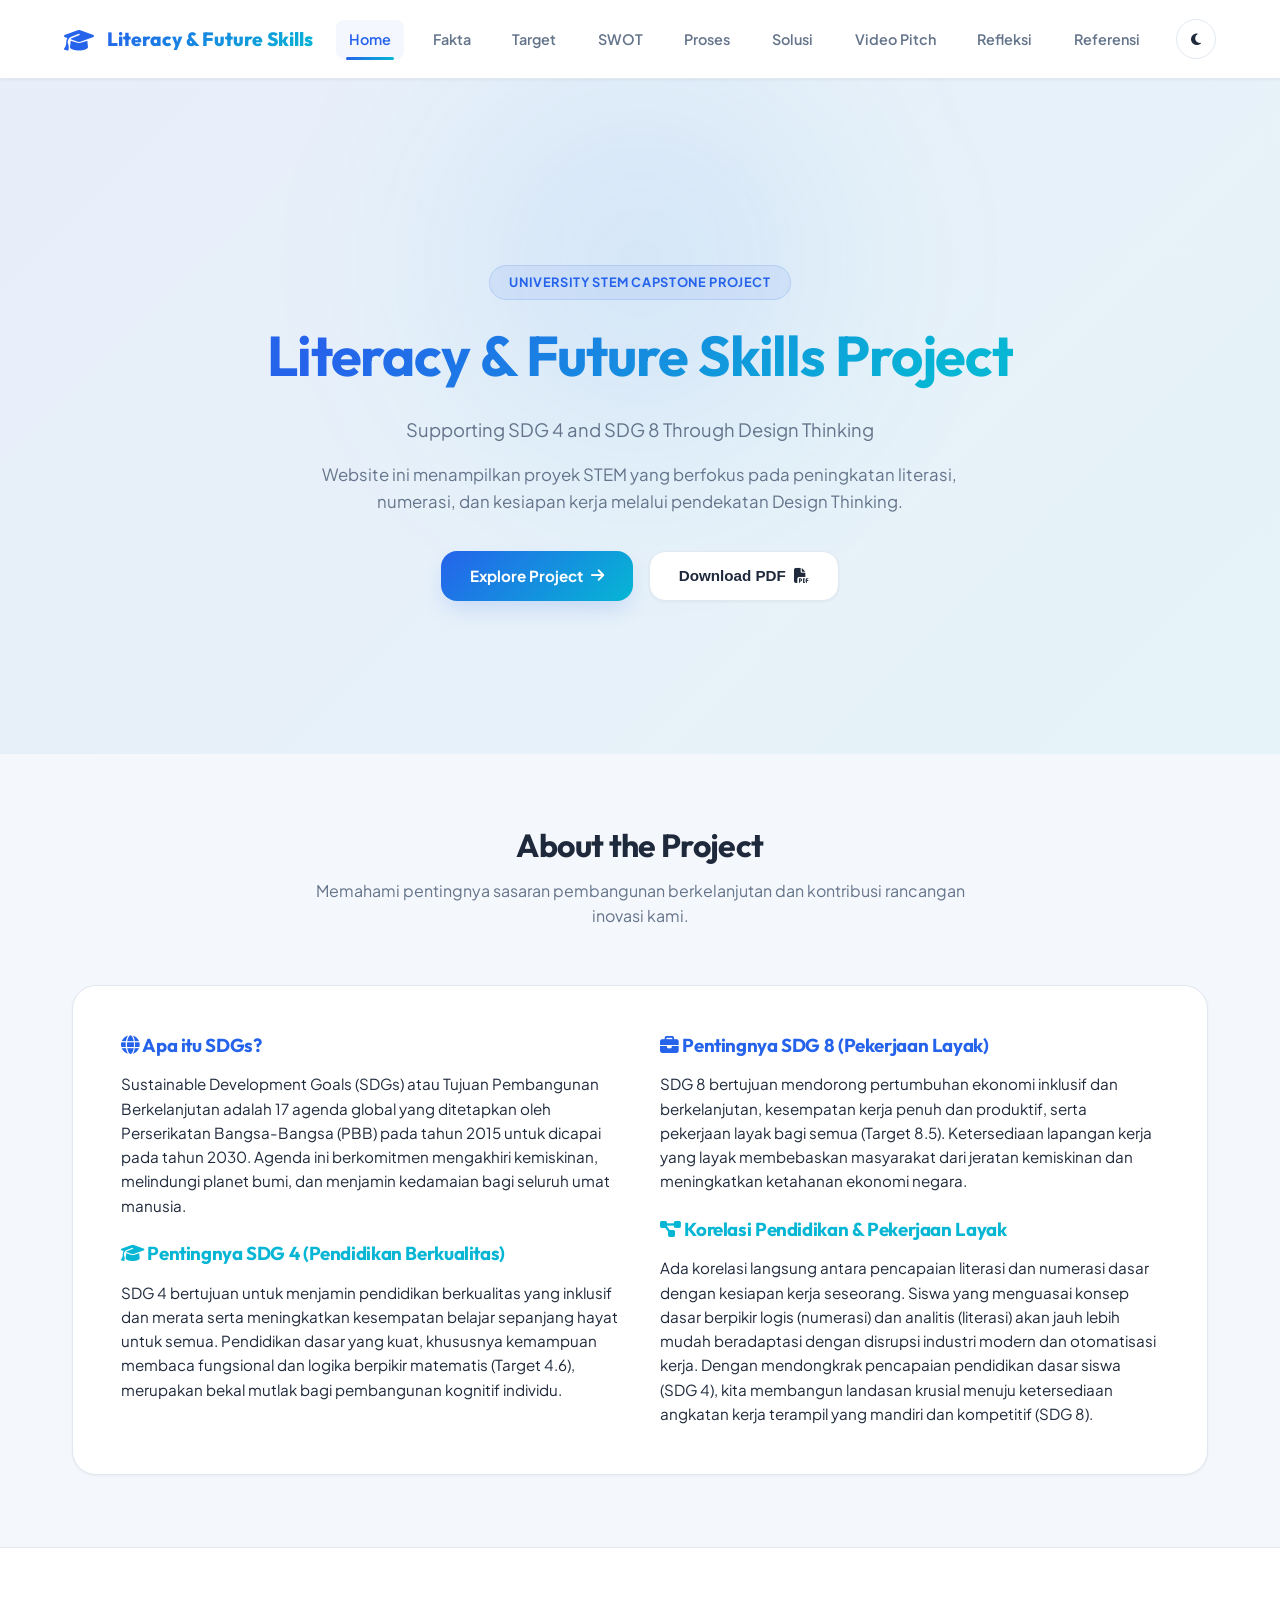
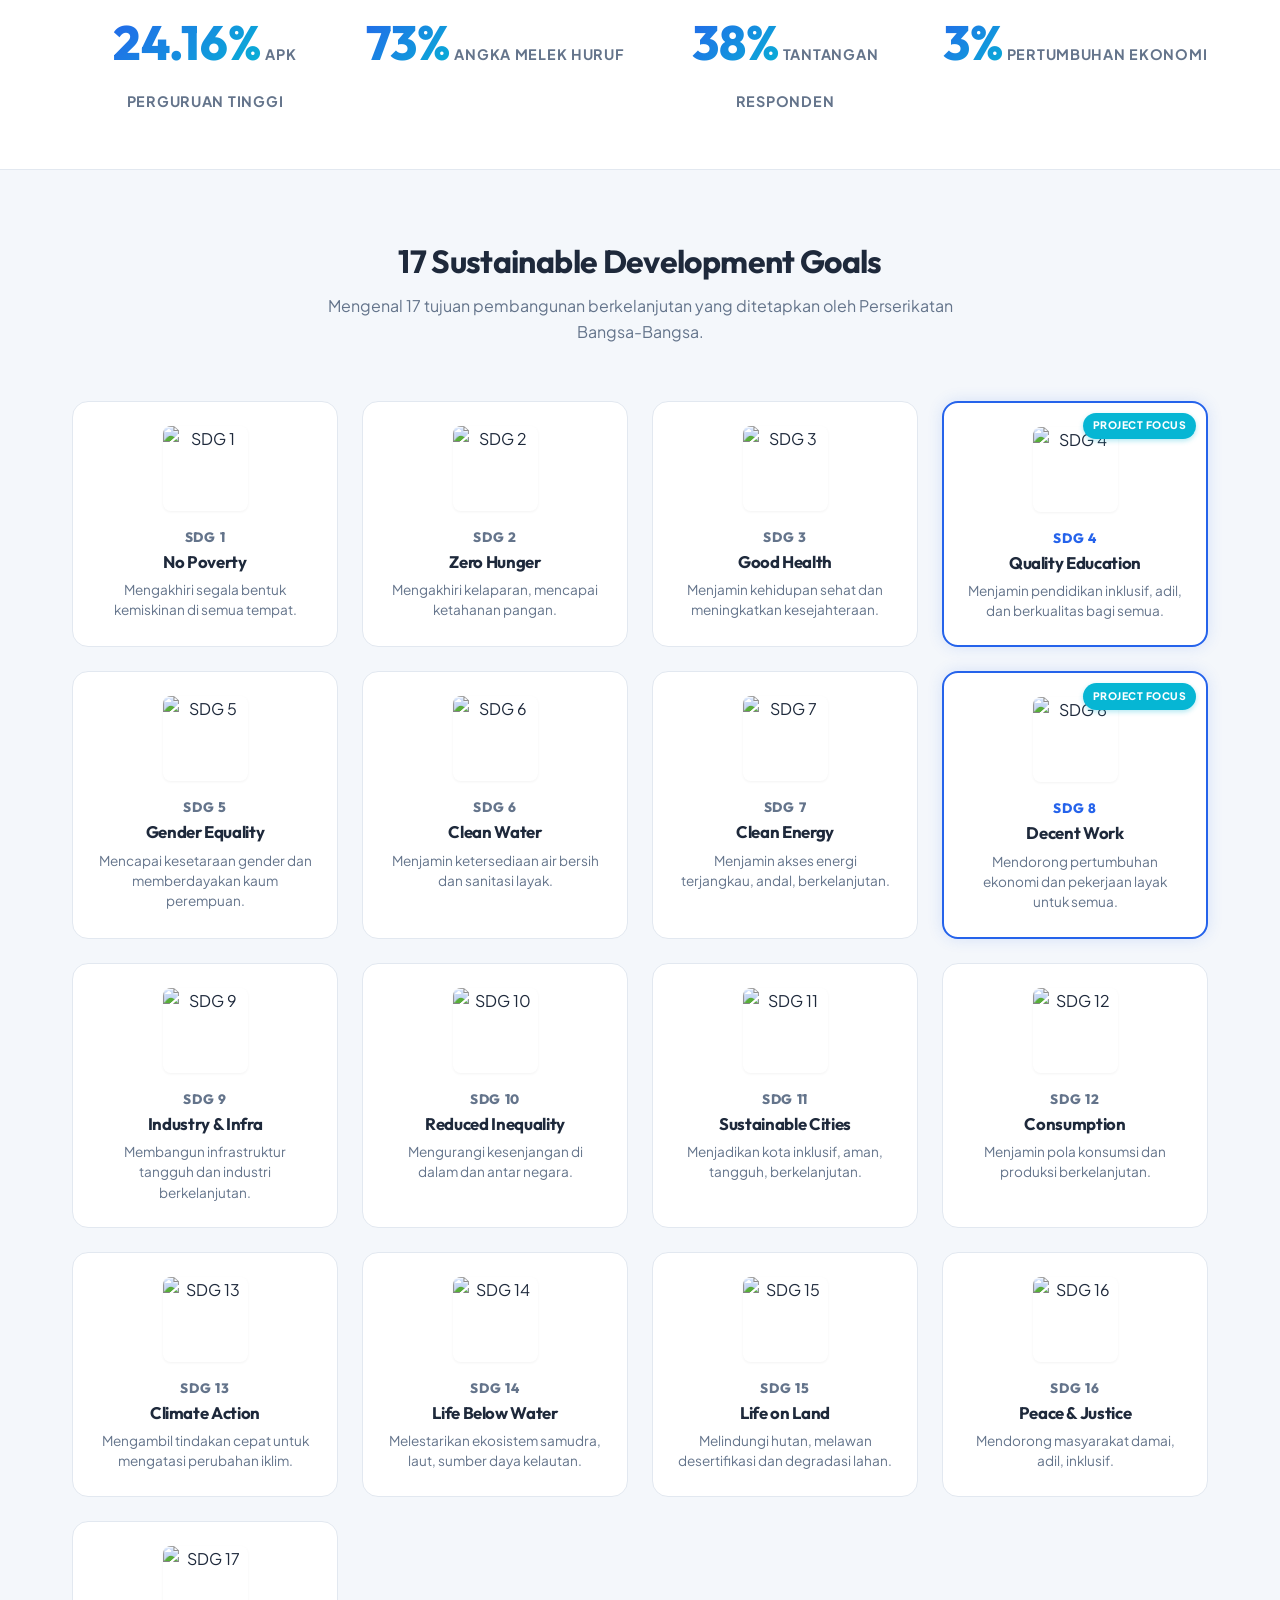
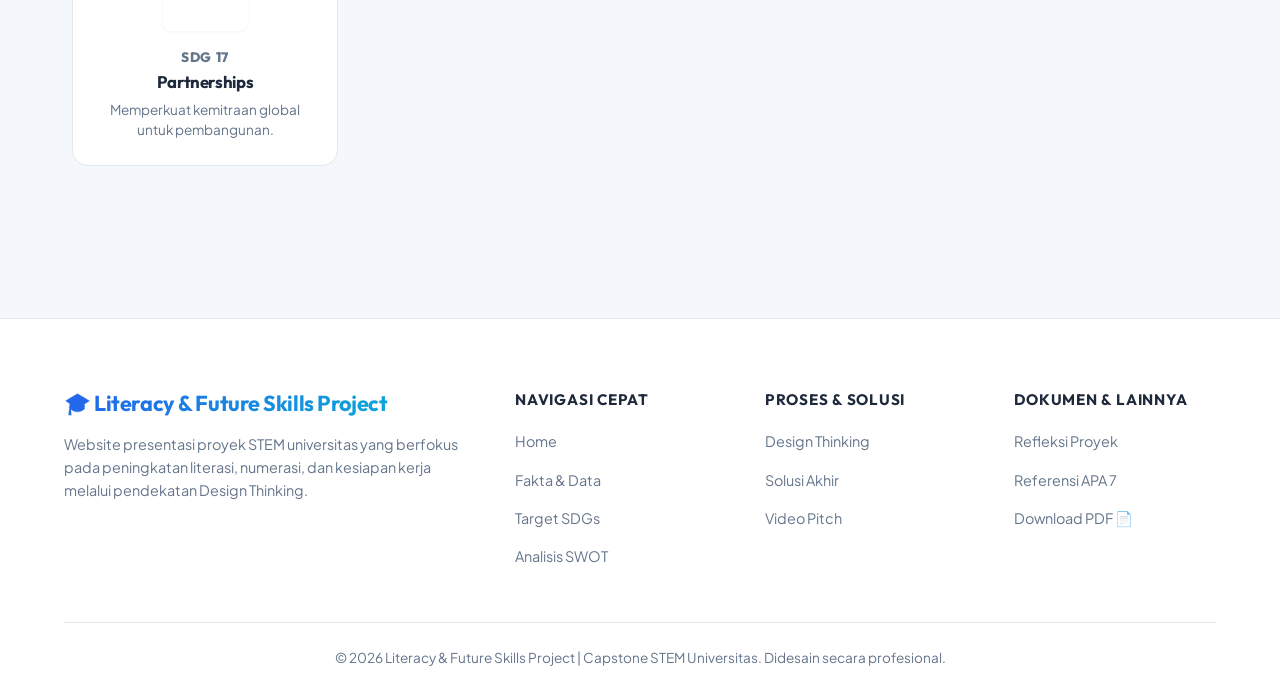
==== commit f651fd7b: "sdg" ====
--- a/index.html
+++ b/index.html
@@ -1,5 +1,6 @@
 <!DOCTYPE html>
 <html lang="id">
+
 <head>
     <meta charset="UTF-8">
     <meta name="viewport" content="width=device-width, initial-scale=1.0">
@@ -7,8 +8,10 @@
     <!-- Font Awesome CDN -->
     <link rel="stylesheet" href="https://cdnjs.cloudflare.com/ajax/libs/font-awesome/6.4.0/css/all.min.css">
     <link rel="stylesheet" href="style.css">
-    <meta name="description" content="Proyek STEM mahasiswa universitas yang berfokus pada peningkatan literasi, numerasi, dan kesiapan kerja guna mendukung SDG 4 dan SDG 8 melalui Design Thinking.">
+    <meta name="description"
+        content="Proyek STEM mahasiswa universitas yang berfokus pada peningkatan literasi, numerasi, dan kesiapan kerja guna mendukung SDG 4 dan SDG 8 melalui Design Thinking.">
 </head>
+
 <body>
 
     <!-- NAVBAR -->
@@ -47,12 +50,15 @@
             <span class="hero-badge">University STEM Capstone Project</span>
             <h1>Literacy & Future Skills Project</h1>
             <p>Supporting SDG 4 and SDG 8 Through Design Thinking</p>
-            <p style="font-size: 1.05rem; max-width: 650px; margin-top: -1.5rem; margin-bottom: 2.2rem; line-height: 1.6;">
-                Website ini menampilkan proyek STEM yang berfokus pada peningkatan literasi, numerasi, dan kesiapan kerja melalui pendekatan Design Thinking.
+            <p
+                style="font-size: 1.05rem; max-width: 650px; margin-top: -1.5rem; margin-bottom: 2.2rem; line-height: 1.6;">
+                Website ini menampilkan proyek STEM yang berfokus pada peningkatan literasi, numerasi, dan kesiapan
+                kerja melalui pendekatan Design Thinking.
             </p>
             <div class="hero-buttons">
                 <a href="proses.html" class="btn btn-primary">Explore Project <i class="fas fa-arrow-right"></i></a>
-                <button onclick="printReport()" class="btn btn-secondary">Download PDF <i class="fas fa-file-pdf"></i></button>
+                <button onclick="printReport()" class="btn btn-secondary">Download PDF <i
+                        class="fas fa-file-pdf"></i></button>
             </div>
         </div>
     </section>
@@ -61,25 +67,45 @@
     <section class="container reveal">
         <div class="section-header">
             <h2 class="section-title">About the Project</h2>
-            <p class="section-subtitle">Memahami pentingnya sasaran pembangunan berkelanjutan dan kontribusi rancangan inovasi kami.</p>
-        </div>
-        
+            <p class="section-subtitle">Memahami pentingnya sasaran pembangunan berkelanjutan dan kontribusi rancangan
+                inovasi kami.</p>
+        </div>
+
         <div class="about-grid-content">
             <div class="grid-2">
                 <div>
-                    <h3 style="color: var(--primary-blue); margin-bottom: 1rem;"><i class="fas fa-globe"></i> Apa itu SDGs?</h3>
-                    <p style="font-size: 0.95rem; margin-bottom: 1.5rem;">Sustainable Development Goals (SDGs) atau Tujuan Pembangunan Berkelanjutan adalah 17 agenda global yang ditetapkan oleh Perserikatan Bangsa-Bangsa (PBB) pada tahun 2015 untuk dicapai pada tahun 2030. Agenda ini berkomitmen mengakhiri kemiskinan, melindungi planet bumi, dan menjamin kedamaian bagi seluruh umat manusia.</p>
-                    
-                    <h3 style="color: var(--cyan); margin-bottom: 1rem;"><i class="fas fa-graduation-cap"></i> Pentingnya SDG 4 (Pendidikan Berkualitas)</h3>
-                    <p style="font-size: 0.95rem;">SDG 4 bertujuan untuk menjamin pendidikan berkualitas yang inklusif dan merata serta meningkatkan kesempatan belajar sepanjang hayat untuk semua. Pendidikan dasar yang kuat, khususnya kemampuan membaca fungsional dan logika berpikir matematis (Target 4.6), merupakan bekal mutlak bagi pembangunan kognitif individu.</p>
-                </div>
-                
+                    <h3 style="color: var(--primary-blue); margin-bottom: 1rem;"><i class="fas fa-globe"></i> Apa itu
+                        SDGs?</h3>
+                    <p style="font-size: 0.95rem; margin-bottom: 1.5rem;">Sustainable Development Goals (SDGs) atau
+                        Tujuan Pembangunan Berkelanjutan adalah 17 agenda global yang ditetapkan oleh Perserikatan
+                        Bangsa-Bangsa (PBB) pada tahun 2015 untuk dicapai pada tahun 2030. Agenda ini berkomitmen
+                        mengakhiri kemiskinan, melindungi planet bumi, dan menjamin kedamaian bagi seluruh umat manusia.
+                    </p>
+
+                    <h3 style="color: var(--cyan); margin-bottom: 1rem;"><i class="fas fa-graduation-cap"></i>
+                        Pentingnya SDG 4 (Pendidikan Berkualitas)</h3>
+                    <p style="font-size: 0.95rem;">SDG 4 bertujuan untuk menjamin pendidikan berkualitas yang inklusif
+                        dan merata serta meningkatkan kesempatan belajar sepanjang hayat untuk semua. Pendidikan dasar
+                        yang kuat, khususnya kemampuan membaca fungsional dan logika berpikir matematis (Target 4.6),
+                        merupakan bekal mutlak bagi pembangunan kognitif individu.</p>
+                </div>
+
                 <div>
-                    <h3 style="color: var(--primary-blue); margin-bottom: 1rem;"><i class="fas fa-briefcase"></i> Pentingnya SDG 8 (Pekerjaan Layak)</h3>
-                    <p style="font-size: 0.95rem; margin-bottom: 1.5rem;">SDG 8 bertujuan mendorong pertumbuhan ekonomi inklusif dan berkelanjutan, kesempatan kerja penuh dan produktif, serta pekerjaan layak bagi semua (Target 8.5). Ketersediaan lapangan kerja yang layak membebaskan masyarakat dari jeratan kemiskinan dan meningkatkan ketahanan ekonomi negara.</p>
-                    
-                    <h3 style="color: var(--cyan); margin-bottom: 1rem;"><i class="fas fa-diagram-project"></i> Korelasi Pendidikan & Pekerjaan Layak</h3>
-                    <p style="font-size: 0.95rem;">Ada korelasi langsung antara pencapaian literasi dan numerasi dasar dengan kesiapan kerja seseorang. Siswa yang menguasai konsep dasar berpikir logis (numerasi) dan analitis (literasi) akan jauh lebih mudah beradaptasi dengan disrupsi industri modern dan otomatisasi kerja. Dengan mendongkrak pencapaian pendidikan dasar siswa (SDG 4), kita membangun landasan krusial menuju ketersediaan angkatan kerja terampil yang mandiri dan kompetitif (SDG 8).</p>
+                    <h3 style="color: var(--primary-blue); margin-bottom: 1rem;"><i class="fas fa-briefcase"></i>
+                        Pentingnya SDG 8 (Pekerjaan Layak)</h3>
+                    <p style="font-size: 0.95rem; margin-bottom: 1.5rem;">SDG 8 bertujuan mendorong pertumbuhan ekonomi
+                        inklusif dan berkelanjutan, kesempatan kerja penuh dan produktif, serta pekerjaan layak bagi
+                        semua (Target 8.5). Ketersediaan lapangan kerja yang layak membebaskan masyarakat dari jeratan
+                        kemiskinan dan meningkatkan ketahanan ekonomi negara.</p>
+
+                    <h3 style="color: var(--cyan); margin-bottom: 1rem;"><i class="fas fa-diagram-project"></i> Korelasi
+                        Pendidikan & Pekerjaan Layak</h3>
+                    <p style="font-size: 0.95rem;">Ada korelasi langsung antara pencapaian literasi dan numerasi dasar
+                        dengan kesiapan kerja seseorang. Siswa yang menguasai konsep dasar berpikir logis (numerasi) dan
+                        analitis (literasi) akan jauh lebih mudah beradaptasi dengan disrupsi industri modern dan
+                        otomatisasi kerja. Dengan mendongkrak pencapaian pendidikan dasar siswa (SDG 4), kita membangun
+                        landasan krusial menuju ketersediaan angkatan kerja terampil yang mandiri dan kompetitif (SDG
+                        8).</p>
                 </div>
             </div>
         </div>
@@ -113,27 +139,31 @@
     <section class="container reveal">
         <div class="section-header">
             <h2 class="section-title">17 Sustainable Development Goals</h2>
-            <p class="section-subtitle">Mengenal 17 tujuan pembangunan berkelanjutan yang ditetapkan oleh Perserikatan Bangsa-Bangsa.</p>
+            <p class="section-subtitle">Mengenal 17 tujuan pembangunan berkelanjutan yang ditetapkan oleh Perserikatan
+                Bangsa-Bangsa.</p>
         </div>
 
         <div class="sdg-grid-layout">
             <!-- SDG 1 -->
             <div class="sdg-card">
-                <img class="sdg-card-img" src="images/sdgs/sdg1.png" alt="SDG 1" onerror="this.onerror=null; this.src='https://raw.githubusercontent.com/UNStats/SDGs-help-desk/master/images/SDG-symbols/Goal-01.png';">
+                <img class="sdg-card-img" src="images/sdgs/sdg1.jpg" alt="SDG 1"
+                    onerror="this.onerror=null; this.src='https://raw.githubusercontent.com/UNStats/SDGs-help-desk/master/images/SDG-symbols/Goal-01.png';">
                 <div class="sdg-card-num">SDG 1</div>
                 <h3 class="sdg-card-title">No Poverty</h3>
                 <p class="sdg-card-desc">Mengakhiri segala bentuk kemiskinan di semua tempat.</p>
             </div>
             <!-- SDG 2 -->
             <div class="sdg-card">
-                <img class="sdg-card-img" src="images/sdgs/sdg2.png" alt="SDG 2" onerror="this.onerror=null; this.src='https://raw.githubusercontent.com/UNStats/SDGs-help-desk/master/images/SDG-symbols/Goal-02.png';">
+                <img class="sdg-card-img" src="images/sdgs/sdg2.png" alt="SDG 2"
+                    onerror="this.onerror=null; this.src='https://raw.githubusercontent.com/UNStats/SDGs-help-desk/master/images/SDG-symbols/Goal-02.png';">
                 <div class="sdg-card-num">SDG 2</div>
                 <h3 class="sdg-card-title">Zero Hunger</h3>
                 <p class="sdg-card-desc">Mengakhiri kelaparan, mencapai ketahanan pangan.</p>
             </div>
             <!-- SDG 3 -->
             <div class="sdg-card">
-                <img class="sdg-card-img" src="images/sdgs/sdg3.png" alt="SDG 3" onerror="this.onerror=null; this.src='https://raw.githubusercontent.com/UNStats/SDGs-help-desk/master/images/SDG-symbols/Goal-03.png';">
+                <img class="sdg-card-img" src="images/sdgs/sdg3.png" alt="SDG 3"
+                    onerror="this.onerror=null; this.src='https://raw.githubusercontent.com/UNStats/SDGs-help-desk/master/images/SDG-symbols/Goal-03.png';">
                 <div class="sdg-card-num">SDG 3</div>
                 <h3 class="sdg-card-title">Good Health</h3>
                 <p class="sdg-card-desc">Menjamin kehidupan sehat dan meningkatkan kesejahteraan.</p>
@@ -141,28 +171,32 @@
             <!-- SDG 4 (HIGHLIGHTED) -->
             <div class="sdg-card highlighted-sdg">
                 <span class="sdg-highlight-badge">Project Focus</span>
-                <img class="sdg-card-img" src="images/sdgs/sdg4.png" alt="SDG 4" onerror="this.onerror=null; this.src='https://raw.githubusercontent.com/UNStats/SDGs-help-desk/master/images/SDG-symbols/Goal-04.png';">
+                <img class="sdg-card-img" src="images/sdgs/sdg4.png" alt="SDG 4"
+                    onerror="this.onerror=null; this.src='https://raw.githubusercontent.com/UNStats/SDGs-help-desk/master/images/SDG-symbols/Goal-04.png';">
                 <div class="sdg-card-num" style="color: var(--primary-blue);">SDG 4</div>
                 <h3 class="sdg-card-title">Quality Education</h3>
                 <p class="sdg-card-desc">Menjamin pendidikan inklusif, adil, dan berkualitas bagi semua.</p>
             </div>
             <!-- SDG 5 -->
             <div class="sdg-card">
-                <img class="sdg-card-img" src="images/sdgs/sdg5.png" alt="SDG 5" onerror="this.onerror=null; this.src='https://raw.githubusercontent.com/UNStats/SDGs-help-desk/master/images/SDG-symbols/Goal-05.png';">
+                <img class="sdg-card-img" src="images/sdgs/sdg5.png" alt="SDG 5"
+                    onerror="this.onerror=null; this.src='https://raw.githubusercontent.com/UNStats/SDGs-help-desk/master/images/SDG-symbols/Goal-05.png';">
                 <div class="sdg-card-num">SDG 5</div>
                 <h3 class="sdg-card-title">Gender Equality</h3>
                 <p class="sdg-card-desc">Mencapai kesetaraan gender dan memberdayakan kaum perempuan.</p>
             </div>
             <!-- SDG 6 -->
             <div class="sdg-card">
-                <img class="sdg-card-img" src="images/sdgs/sdg6.png" alt="SDG 6" onerror="this.onerror=null; this.src='https://raw.githubusercontent.com/UNStats/SDGs-help-desk/master/images/SDG-symbols/Goal-06.png';">
+                <img class="sdg-card-img" src="images/sdgs/sdg6.png" alt="SDG 6"
+                    onerror="this.onerror=null; this.src='https://raw.githubusercontent.com/UNStats/SDGs-help-desk/master/images/SDG-symbols/Goal-06.png';">
                 <div class="sdg-card-num">SDG 6</div>
                 <h3 class="sdg-card-title">Clean Water</h3>
                 <p class="sdg-card-desc">Menjamin ketersediaan air bersih dan sanitasi layak.</p>
             </div>
             <!-- SDG 7 -->
             <div class="sdg-card">
-                <img class="sdg-card-img" src="images/sdgs/sdg7.png" alt="SDG 7" onerror="this.onerror=null; this.src='https://raw.githubusercontent.com/UNStats/SDGs-help-desk/master/images/SDG-symbols/Goal-07.png';">
+                <img class="sdg-card-img" src="images/sdgs/sdg7.png" alt="SDG 7"
+                    onerror="this.onerror=null; this.src='https://raw.githubusercontent.com/UNStats/SDGs-help-desk/master/images/SDG-symbols/Goal-07.png';">
                 <div class="sdg-card-num">SDG 7</div>
                 <h3 class="sdg-card-title">Clean Energy</h3>
                 <p class="sdg-card-desc">Menjamin akses energi terjangkau, andal, berkelanjutan.</p>
@@ -170,70 +204,80 @@
             <!-- SDG 8 (HIGHLIGHTED) -->
             <div class="sdg-card highlighted-sdg">
                 <span class="sdg-highlight-badge">Project Focus</span>
-                <img class="sdg-card-img" src="images/sdgs/sdg8.png" alt="SDG 8" onerror="this.onerror=null; this.src='https://raw.githubusercontent.com/UNStats/SDGs-help-desk/master/images/SDG-symbols/Goal-08.png';">
+                <img class="sdg-card-img" src="images/sdgs/sdg8.png" alt="SDG 8"
+                    onerror="this.onerror=null; this.src='https://raw.githubusercontent.com/UNStats/SDGs-help-desk/master/images/SDG-symbols/Goal-08.png';">
                 <div class="sdg-card-num" style="color: var(--primary-blue);">SDG 8</div>
                 <h3 class="sdg-card-title">Decent Work</h3>
                 <p class="sdg-card-desc">Mendorong pertumbuhan ekonomi dan pekerjaan layak untuk semua.</p>
             </div>
             <!-- SDG 9 -->
             <div class="sdg-card">
-                <img class="sdg-card-img" src="images/sdgs/sdg9.png" alt="SDG 9" onerror="this.onerror=null; this.src='https://raw.githubusercontent.com/UNStats/SDGs-help-desk/master/images/SDG-symbols/Goal-09.png';">
+                <img class="sdg-card-img" src="images/sdgs/sdg9.png" alt="SDG 9"
+                    onerror="this.onerror=null; this.src='https://raw.githubusercontent.com/UNStats/SDGs-help-desk/master/images/SDG-symbols/Goal-09.png';">
                 <div class="sdg-card-num">SDG 9</div>
                 <h3 class="sdg-card-title">Industry & Infra</h3>
                 <p class="sdg-card-desc">Membangun infrastruktur tangguh dan industri berkelanjutan.</p>
             </div>
             <!-- SDG 10 -->
             <div class="sdg-card">
-                <img class="sdg-card-img" src="images/sdgs/sdg10.png" alt="SDG 10" onerror="this.onerror=null; this.src='https://raw.githubusercontent.com/UNStats/SDGs-help-desk/master/images/SDG-symbols/Goal-10.png';">
+                <img class="sdg-card-img" src="images/sdgs/sdg10.png" alt="SDG 10"
+                    onerror="this.onerror=null; this.src='https://raw.githubusercontent.com/UNStats/SDGs-help-desk/master/images/SDG-symbols/Goal-10.png';">
                 <div class="sdg-card-num">SDG 10</div>
                 <h3 class="sdg-card-title">Reduced Inequality</h3>
                 <p class="sdg-card-desc">Mengurangi kesenjangan di dalam dan antar negara.</p>
             </div>
             <!-- SDG 11 -->
             <div class="sdg-card">
-                <img class="sdg-card-img" src="images/sdgs/sdg11.png" alt="SDG 11" onerror="this.onerror=null; this.src='https://raw.githubusercontent.com/UNStats/SDGs-help-desk/master/images/SDG-symbols/Goal-11.png';">
+                <img class="sdg-card-img" src="images/sdgs/sdg11.png" alt="SDG 11"
+                    onerror="this.onerror=null; this.src='https://raw.githubusercontent.com/UNStats/SDGs-help-desk/master/images/SDG-symbols/Goal-11.png';">
                 <div class="sdg-card-num">SDG 11</div>
                 <h3 class="sdg-card-title">Sustainable Cities</h3>
                 <p class="sdg-card-desc">Menjadikan kota inklusif, aman, tangguh, berkelanjutan.</p>
             </div>
             <!-- SDG 12 -->
             <div class="sdg-card">
-                <img class="sdg-card-img" src="images/sdgs/sdg12.png" alt="SDG 12" onerror="this.onerror=null; this.src='https://raw.githubusercontent.com/UNStats/SDGs-help-desk/master/images/SDG-symbols/Goal-12.png';">
+                <img class="sdg-card-img" src="images/sdgs/sdg12.png" alt="SDG 12"
+                    onerror="this.onerror=null; this.src='https://raw.githubusercontent.com/UNStats/SDGs-help-desk/master/images/SDG-symbols/Goal-12.png';">
                 <div class="sdg-card-num">SDG 12</div>
                 <h3 class="sdg-card-title">Consumption</h3>
                 <p class="sdg-card-desc">Menjamin pola konsumsi dan produksi berkelanjutan.</p>
             </div>
             <!-- SDG 13 -->
             <div class="sdg-card">
-                <img class="sdg-card-img" src="images/sdgs/sdg13.png" alt="SDG 13" onerror="this.onerror=null; this.src='https://raw.githubusercontent.com/UNStats/SDGs-help-desk/master/images/SDG-symbols/Goal-13.png';">
+                <img class="sdg-card-img" src="images/sdgs/sdg13.png" alt="SDG 13"
+                    onerror="this.onerror=null; this.src='https://raw.githubusercontent.com/UNStats/SDGs-help-desk/master/images/SDG-symbols/Goal-13.png';">
                 <div class="sdg-card-num">SDG 13</div>
                 <h3 class="sdg-card-title">Climate Action</h3>
                 <p class="sdg-card-desc">Mengambil tindakan cepat untuk mengatasi perubahan iklim.</p>
             </div>
             <!-- SDG 14 -->
             <div class="sdg-card">
-                <img class="sdg-card-img" src="images/sdgs/sdg14.png" alt="SDG 14" onerror="this.onerror=null; this.src='https://raw.githubusercontent.com/UNStats/SDGs-help-desk/master/images/SDG-symbols/Goal-14.png';">
+                <img class="sdg-card-img" src="images/sdgs/sdg14.png" alt="SDG 14"
+                    onerror="this.onerror=null; this.src='https://raw.githubusercontent.com/UNStats/SDGs-help-desk/master/images/SDG-symbols/Goal-14.png';">
                 <div class="sdg-card-num">SDG 14</div>
                 <h3 class="sdg-card-title">Life Below Water</h3>
                 <p class="sdg-card-desc">Melestarikan ekosistem samudra, laut, sumber daya kelautan.</p>
             </div>
             <!-- SDG 15 -->
             <div class="sdg-card">
-                <img class="sdg-card-img" src="images/sdgs/sdg15.png" alt="SDG 15" onerror="this.onerror=null; this.src='https://raw.githubusercontent.com/UNStats/SDGs-help-desk/master/images/SDG-symbols/Goal-15.png';">
+                <img class="sdg-card-img" src="images/sdgs/sdg15.png" alt="SDG 15"
+                    onerror="this.onerror=null; this.src='https://raw.githubusercontent.com/UNStats/SDGs-help-desk/master/images/SDG-symbols/Goal-15.png';">
                 <div class="sdg-card-num">SDG 15</div>
                 <h3 class="sdg-card-title">Life on Land</h3>
                 <p class="sdg-card-desc">Melindungi hutan, melawan desertifikasi dan degradasi lahan.</p>
             </div>
             <!-- SDG 16 -->
             <div class="sdg-card">
-                <img class="sdg-card-img" src="images/sdgs/sdg16.png" alt="SDG 16" onerror="this.onerror=null; this.src='https://raw.githubusercontent.com/UNStats/SDGs-help-desk/master/images/SDG-symbols/Goal-16.png';">
+                <img class="sdg-card-img" src="images/sdgs/sdg16.png" alt="SDG 16"
+                    onerror="this.onerror=null; this.src='https://raw.githubusercontent.com/UNStats/SDGs-help-desk/master/images/SDG-symbols/Goal-16.png';">
                 <div class="sdg-card-num">SDG 16</div>
                 <h3 class="sdg-card-title">Peace & Justice</h3>
                 <p class="sdg-card-desc">Mendorong masyarakat damai, adil, inklusif.</p>
             </div>
             <!-- SDG 17 -->
             <div class="sdg-card" style="grid-column: span 1;">
-                <img class="sdg-card-img" src="images/sdgs/sdg17.png" alt="SDG 17" onerror="this.onerror=null; this.src='https://raw.githubusercontent.com/UNStats/SDGs-help-desk/master/images/SDG-symbols/Goal-17.png';">
+                <img class="sdg-card-img" src="images/sdgs/sdg17.png" alt="SDG 17"
+                    onerror="this.onerror=null; this.src='https://raw.githubusercontent.com/UNStats/SDGs-help-desk/master/images/SDG-symbols/Goal-17.png';">
                 <div class="sdg-card-num">SDG 17</div>
                 <h3 class="sdg-card-title">Partnerships</h3>
                 <p class="sdg-card-desc">Memperkuat kemitraan global untuk pembangunan.</p>
@@ -246,7 +290,8 @@
         <div class="footer-grid">
             <div class="footer-brand">
                 <h2>🎓 Literacy & Future Skills Project</h2>
-                <p>Website presentasi proyek STEM universitas yang berfokus pada peningkatan literasi, numerasi, dan kesiapan kerja melalui pendekatan Design Thinking.</p>
+                <p>Website presentasi proyek STEM universitas yang berfokus pada peningkatan literasi, numerasi, dan
+                    kesiapan kerja melalui pendekatan Design Thinking.</p>
             </div>
             <div class="footer-col">
                 <h3>Navigasi Cepat</h3>
@@ -275,7 +320,8 @@
             </div>
         </div>
         <div class="footer-bottom">
-            <p>&copy; 2026 Literacy & Future Skills Project | Capstone STEM Universitas. Didesain secara profesional.</p>
+            <p>&copy; 2026 Literacy & Future Skills Project | Capstone STEM Universitas. Didesain secara profesional.
+            </p>
         </div>
     </footer>
 
@@ -284,4 +330,5 @@
 
     <script src="main.js"></script>
 </body>
-</html>
+
+</html>
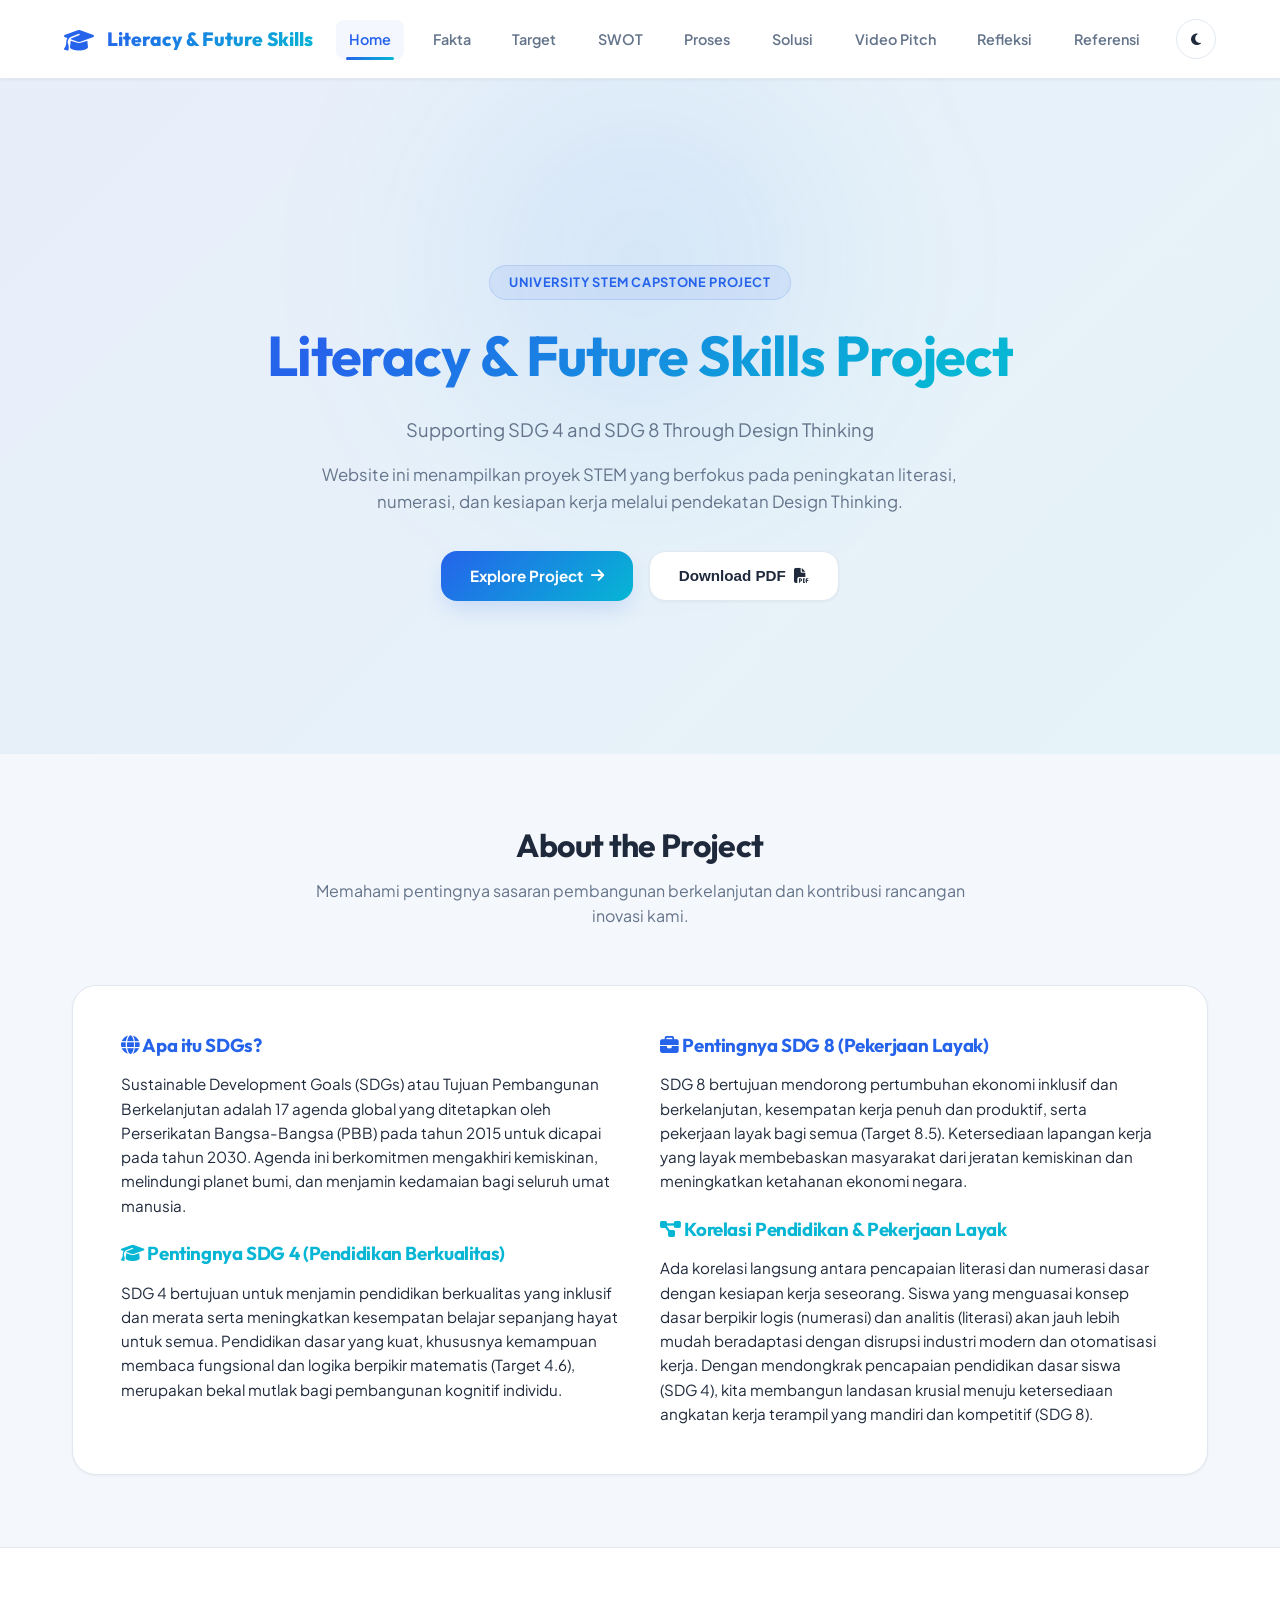
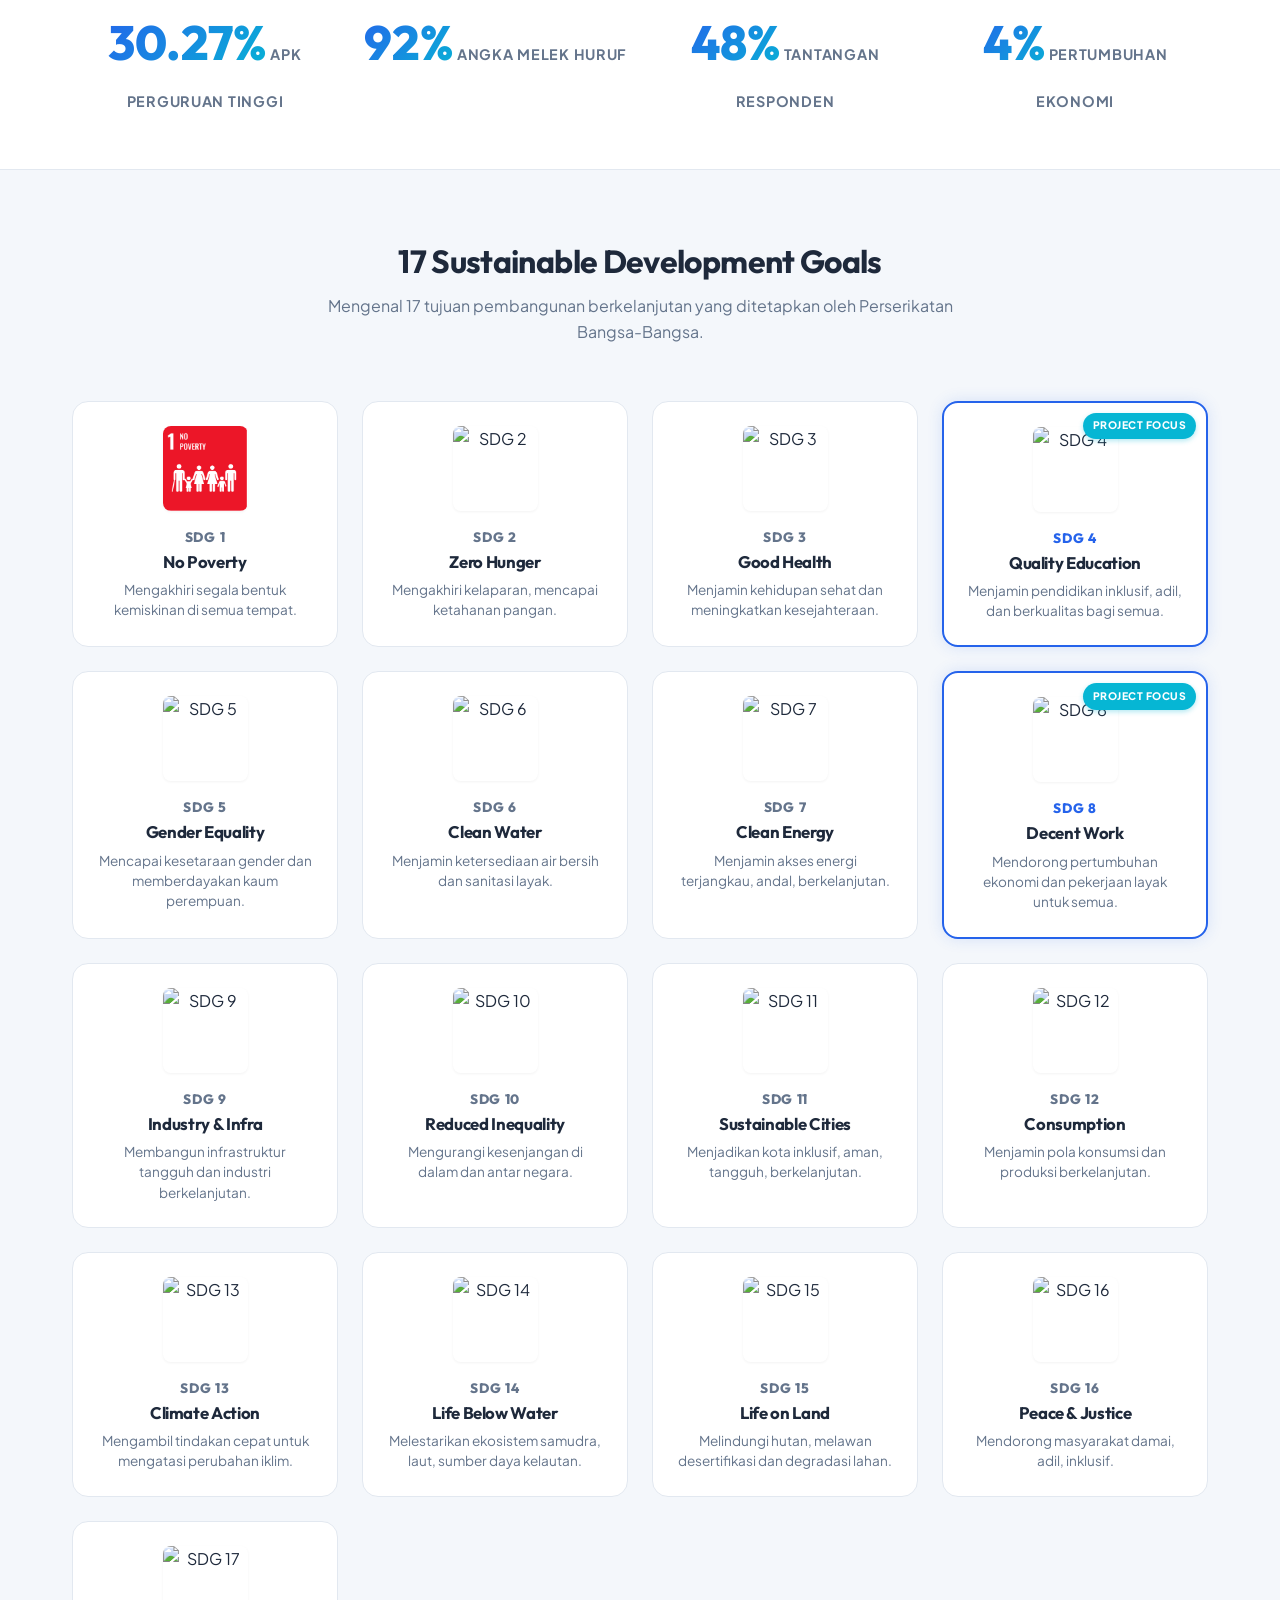
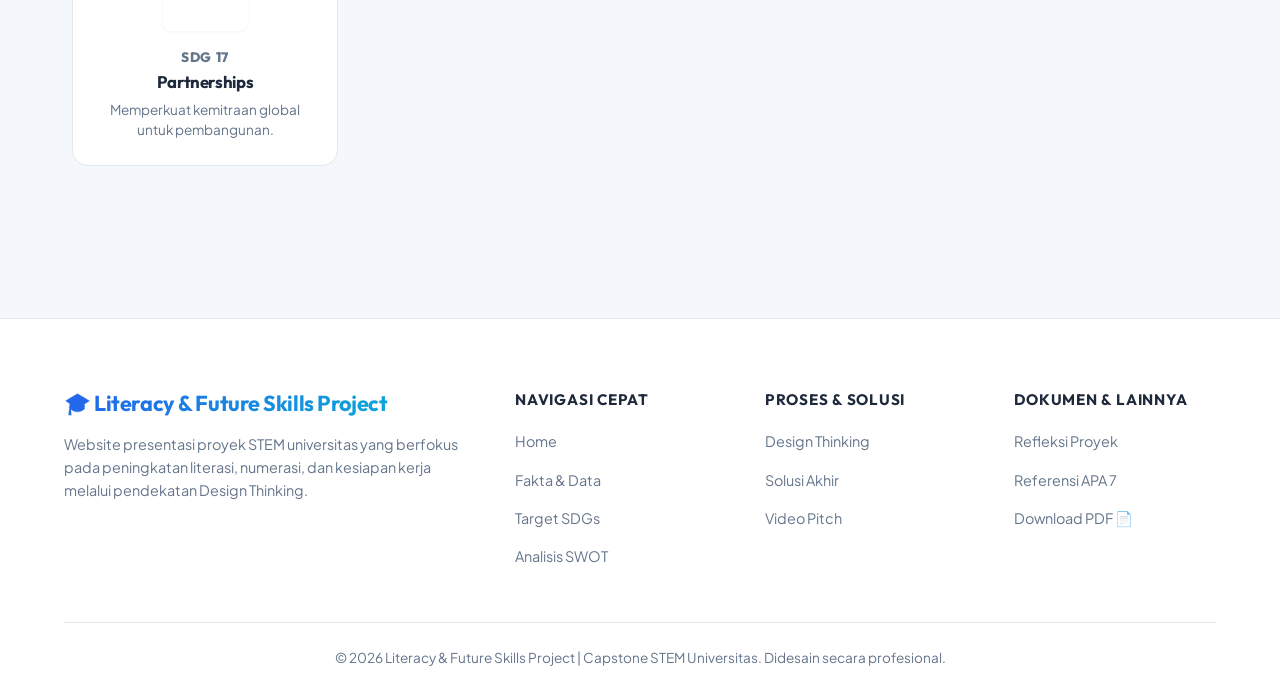
==== commit 0ba45ff4: "yy" ====
--- a/index.html
+++ b/index.html
@@ -146,7 +146,7 @@
         <div class="sdg-grid-layout">
             <!-- SDG 1 -->
             <div class="sdg-card">
-                <img class="sdg-card-img" src="images/sdgs/sdg1.jpg" alt="SDG 1"
+                <img class="sdg-card-img" src="img/sdgs/sdg1.png" alt="SDG 1"
                     onerror="this.onerror=null; this.src='https://raw.githubusercontent.com/UNStats/SDGs-help-desk/master/images/SDG-symbols/Goal-01.png';">
                 <div class="sdg-card-num">SDG 1</div>
                 <h3 class="sdg-card-title">No Poverty</h3>
